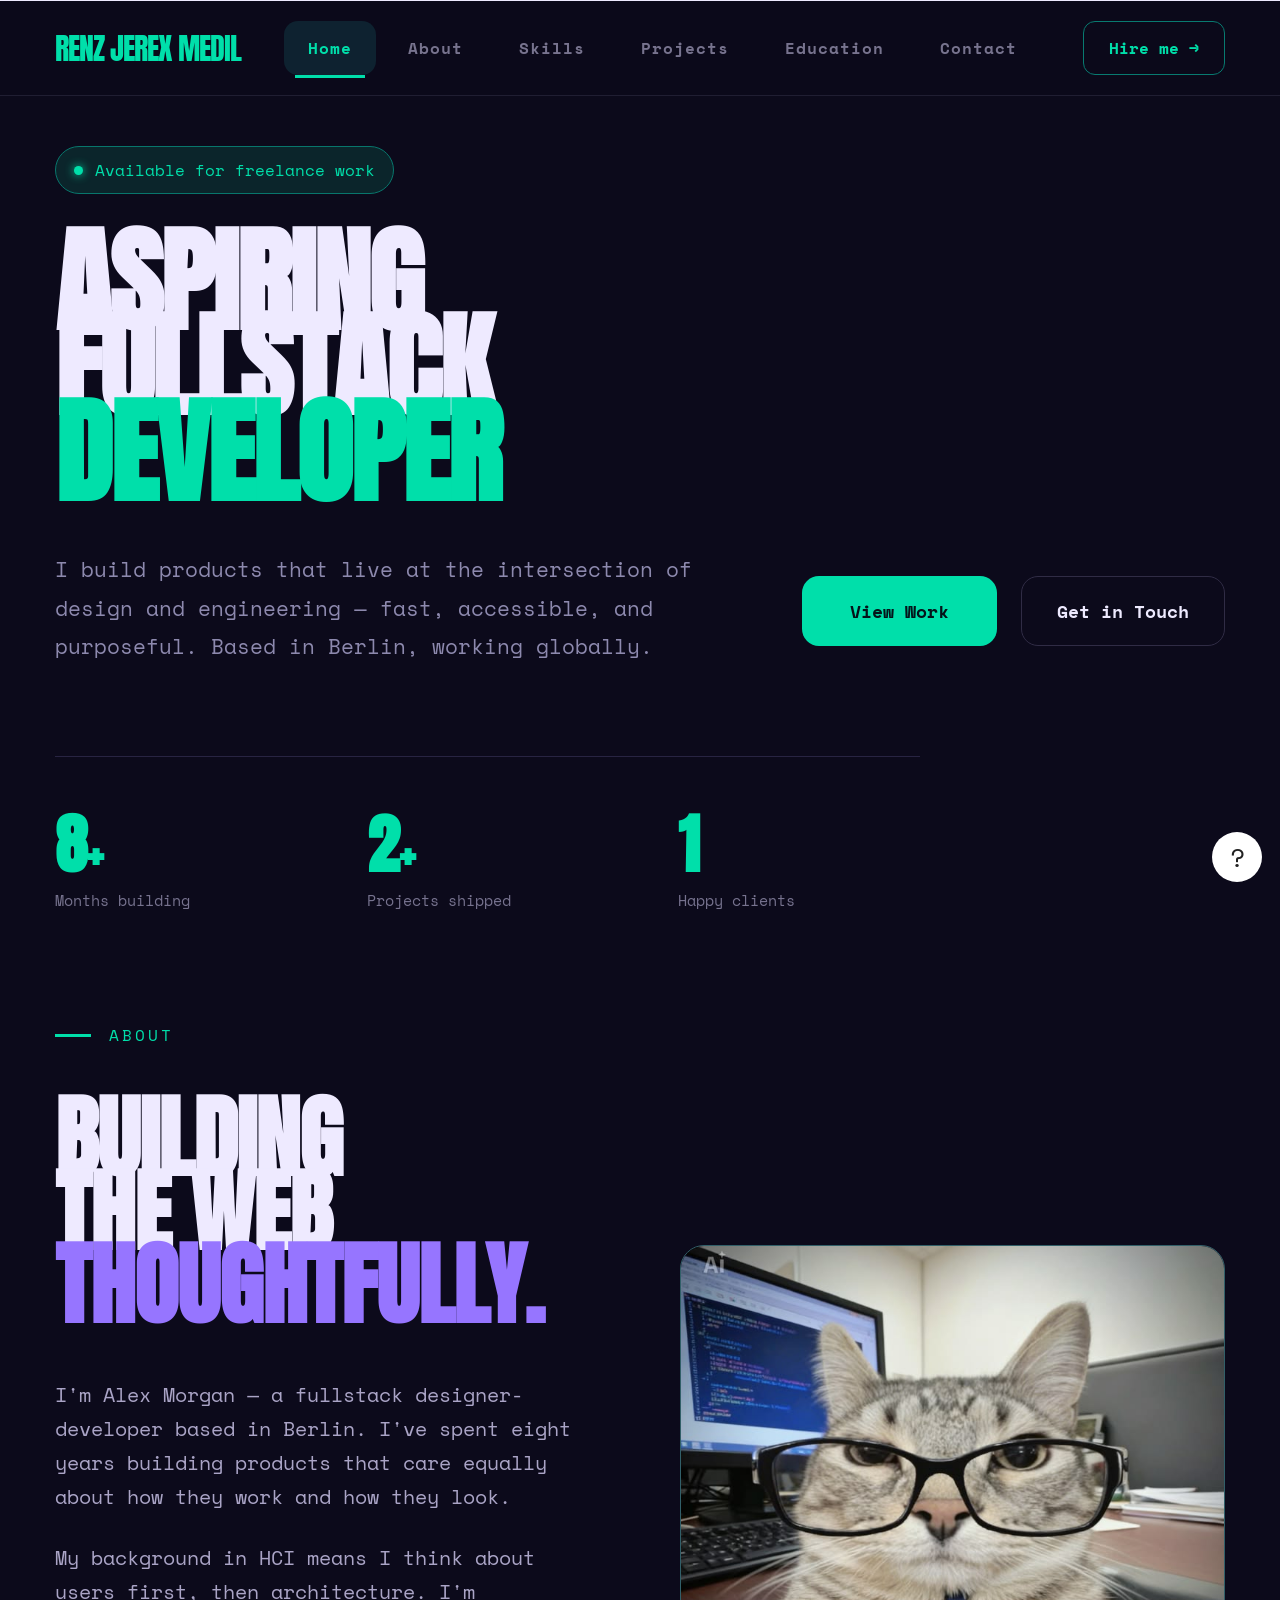
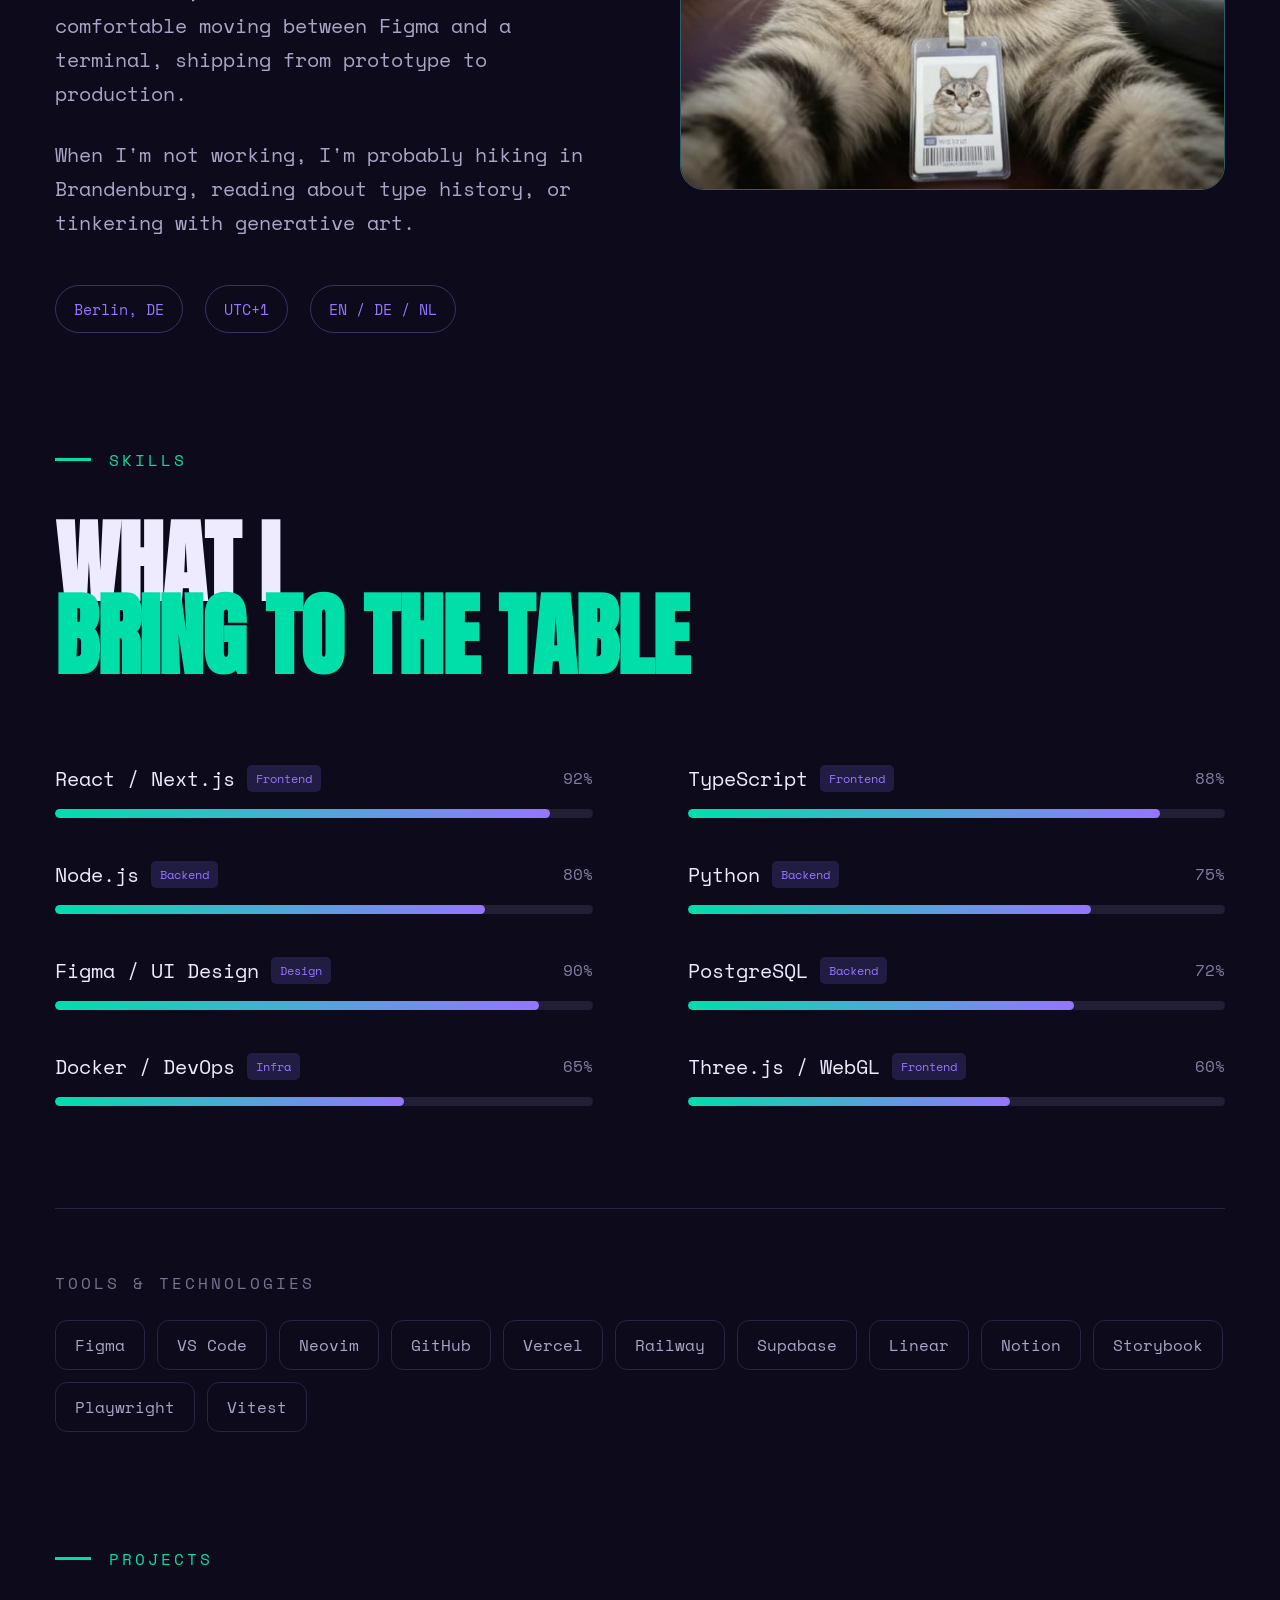
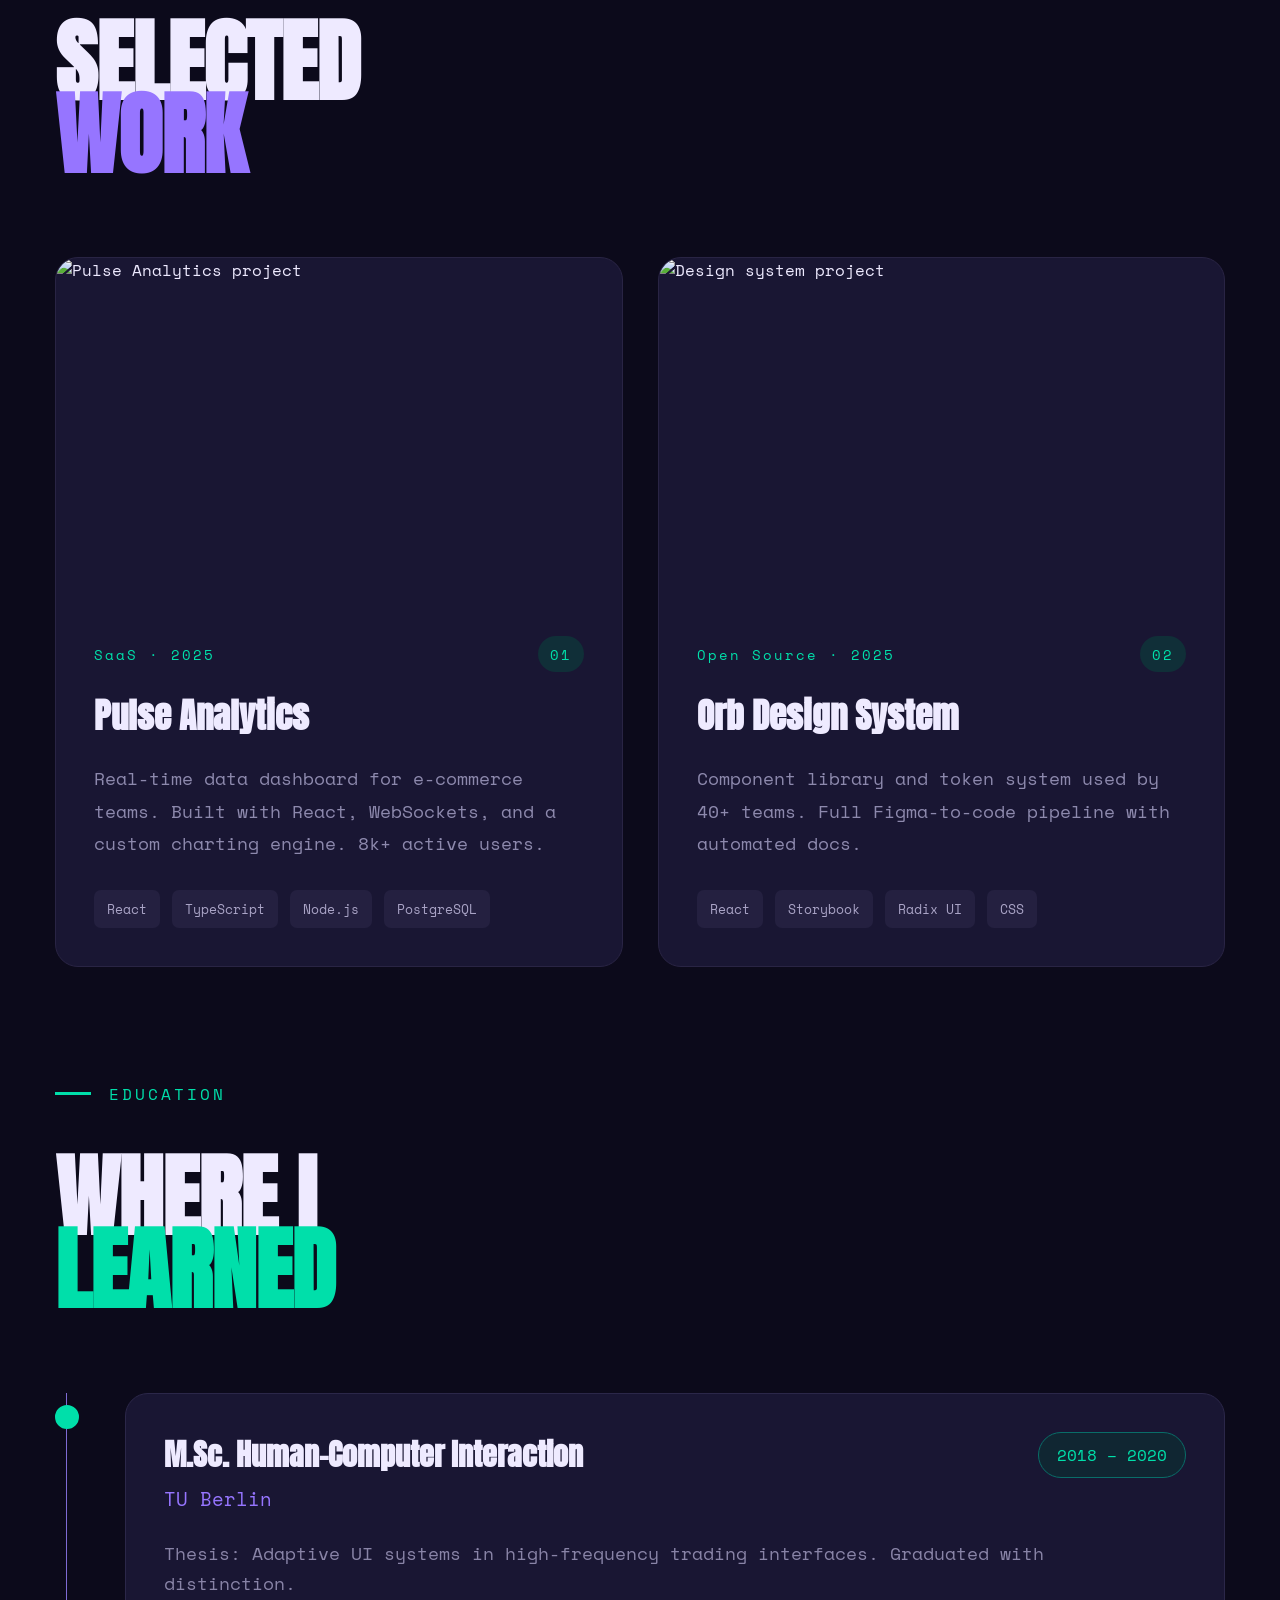
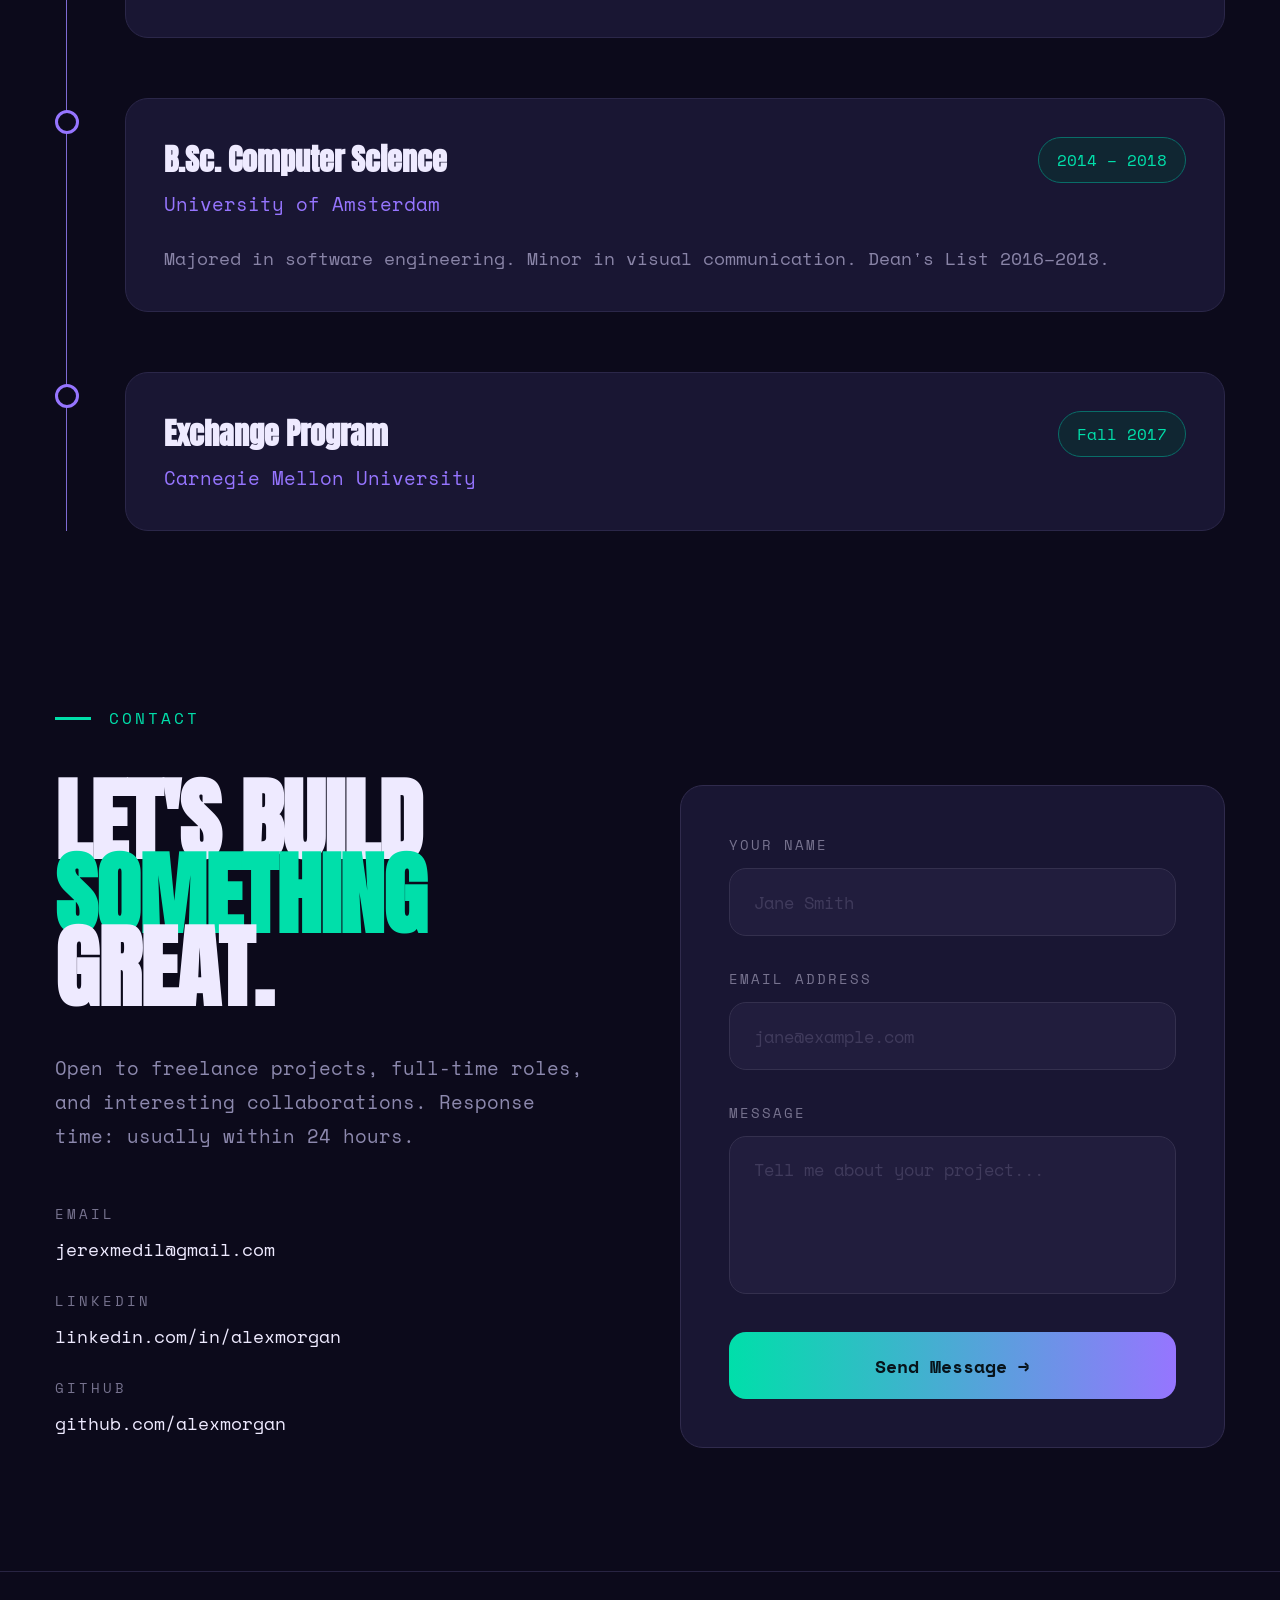
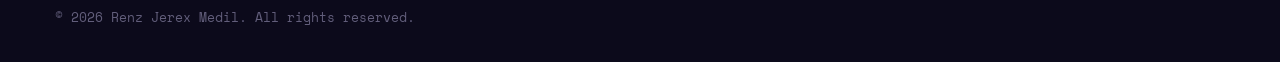
==== index.html @ 5b4ec7ce "profile" ====
<!DOCTYPE html>
<html lang="en">

<head>
    <meta charset="UTF-8">
    <meta name="viewport" content="width=device-width, initial-scale=1.0">

    <title>RJ Medil | Portfolio</title>

    <!-- Fonts -->
    <link rel="preconnect" href="https://fonts.googleapis.com">
    <link rel="preconnect" href="https://fonts.gstatic.com" crossorigin>

    <link
        href="https://fonts.googleapis.com/css2?family=Anton&family=Space+Mono:wght@400;700&display=swap"
        rel="stylesheet"
    >

    <link rel="stylesheet" href="style.css">
</head>

<body>

    <!-- =========================
         NAVBAR
    ========================== -->

    <header class="navbar">

        <a href="#home" class="logo">
            RENZ JEREX MEDIL
        </a>

        <nav class="nav-links" id="navLinks">

            <a href="#home" class="nav-link active">
                Home
            </a>

            <a href="#about" class="nav-link">
                About
            </a>

            <a href="#skills" class="nav-link">
                Skills
            </a>

            <a href="#projects" class="nav-link">
                Projects
            </a>

            <a href="#education" class="nav-link">
                Education
            </a>

            <a href="#contact" class="nav-link">
                Contact
            </a>

        </nav>

        <a href="#contact" class="hire-btn">
            Hire me →
        </a>

        <button class="menu-btn" id="menuBtn">
            ☰
        </button>

    </header>


    <!-- =========================
         HOME
    ========================== -->

    <section class="home section" id="home">

        <div class="available">
            <span></span>
            Available for freelance work
        </div>

        <div class="home-content">

            <div class="home-left">

                <h1 class="hero-title">

                    <span>ASPIRING</span>

                    <span>FULLSTACK</span>

                    <span class="hero-accent">
                         DEVELOPER
                    </span>

                </h1>

                <p class="hero-text">
                    I build products that live at the intersection of design
                    and engineering — fast, accessible, and purposeful.
                    Based in Berlin, working globally.
                </p>

            </div>


            <div class="home-buttons">

                <a href="#projects" class="button primary">
                    View Work
                </a>

                <a href="#contact" class="button secondary">
                    Get in Touch
                </a>

            </div>

        </div>


        <!-- Statistics -->

        <div class="statistics">

            <div class="stat">
                <h2>8<span>+</span></h2>
                <p>Months building</p>
            </div>

            <div class="stat">
                <h2>2<span>+</span></h2>
                <p>Projects shipped</p>
            </div>

            <div class="stat">
                <h2>1</h2>
                <p>Happy clients</p>
            </div>

        </div>

    </section>


    <!-- =========================
         ABOUT
    ========================== -->

    <section class="about section" id="about">

        <div class="section-header">

            <div class="section-label">
                <span></span>
                ABOUT
            </div>

        </div>


        <div class="about-container">

            <div class="about-text">

                <h2 class="section-title">

                    <span>BUILDING</span>

                    <span>THE WEB</span>

                    <span class="purple">
                        THOUGHTFULLY.
                    </span>

                </h2>


                <p>
                    I'm Alex Morgan — a fullstack designer-developer based
                    in Berlin. I've spent eight years building products that
                    care equally about how they work and how they look.
                </p>

                <p>
                    My background in HCI means I think about users first,
                    then architecture. I'm comfortable moving between Figma
                    and a terminal, shipping from prototype to production.
                </p>

                <p>
                    When I'm not working, I'm probably hiking in Brandenburg,
                    reading about type history, or tinkering with generative
                    art.
                </p>


                <div class="about-tags">

                    <span>Berlin, DE</span>
                    <span>UTC+1</span>
                    <span>EN / DE / NL</span>

                </div>

            </div>


            <div class="profile-wrapper">

                <img
                    src="images/pp.jpg"
                    alt="Profile photo"
                    class="profile-image"
                >

                <div class="profile-decoration"></div>

            </div>

        </div>

    </section>


    <!-- =========================
         SKILLS
    ========================== -->

    <section class="skills section" id="skills">

        <div class="section-label">
            <span></span>
            SKILLS
        </div>


        <h2 class="section-title">

            <span>WHAT I</span>

            <span class="green">
                BRING TO THE TABLE
            </span>

        </h2>


        <div class="skills-grid">


            <!-- LEFT -->

            <div class="skills-column">

                <div class="skill">

                    <div class="skill-info">

                        <div>
                            React / Next.js

                            <small>Frontend</small>
                        </div>

                        <span>92%</span>

                    </div>

                    <div class="skill-bar">
                        <div style="width: 92%"></div>
                    </div>

                </div>


                <div class="skill">

                    <div class="skill-info">

                        <div>
                            Node.js

                            <small>Backend</small>
                        </div>

                        <span>80%</span>

                    </div>

                    <div class="skill-bar">
                        <div style="width: 80%"></div>
                    </div>

                </div>


                <div class="skill">

                    <div class="skill-info">

                        <div>
                            Figma / UI Design

                            <small>Design</small>
                        </div>

                        <span>90%</span>

                    </div>

                    <div class="skill-bar">
                        <div style="width: 90%"></div>
                    </div>

                </div>


                <div class="skill">

                    <div class="skill-info">

                        <div>
                            Docker / DevOps

                            <small>Infra</small>
                        </div>

                        <span>65%</span>

                    </div>

                    <div class="skill-bar">
                        <div style="width: 65%"></div>
                    </div>

                </div>

            </div>


            <!-- RIGHT -->

            <div class="skills-column">

                <div class="skill">

                    <div class="skill-info">

                        <div>
                            TypeScript

                            <small>Frontend</small>
                        </div>

                        <span>88%</span>

                    </div>

                    <div class="skill-bar">
                        <div style="width: 88%"></div>
                    </div>

                </div>


                <div class="skill">

                    <div class="skill-info">

                        <div>
                            Python

                            <small>Backend</small>
                        </div>

                        <span>75%</span>

                    </div>

                    <div class="skill-bar">
                        <div style="width: 75%"></div>
                    </div>

                </div>


                <div class="skill">

                    <div class="skill-info">

                        <div>
                            PostgreSQL

                            <small>Backend</small>
                        </div>

                        <span>72%</span>

                    </div>

                    <div class="skill-bar">
                        <div style="width: 72%"></div>
                    </div>

                </div>


                <div class="skill">

                    <div class="skill-info">

                        <div>
                            Three.js / WebGL

                            <small>Frontend</small>
                        </div>

                        <span>60%</span>

                    </div>

                    <div class="skill-bar">
                        <div style="width: 60%"></div>
                    </div>

                </div>

            </div>

        </div>


        <!-- Tools -->

        <div class="tools">

            <p>TOOLS &amp; TECHNOLOGIES</p>

            <div class="tool-list">

                <span>Figma</span>
                <span>VS Code</span>
                <span>Neovim</span>
                <span>GitHub</span>
                <span>Vercel</span>
                <span>Railway</span>
                <span>Supabase</span>
                <span>Linear</span>
                <span>Notion</span>
                <span>Storybook</span>
                <span>Playwright</span>
                <span>Vitest</span>

            </div>

        </div>

    </section>


    <!-- =========================
         PROJECTS
    ========================== -->

    <section class="projects section" id="projects">

        <div class="section-label">
            <span></span>
            PROJECTS
        </div>


        <h2 class="section-title">

            <span>SELECTED</span>

            <span class="purple">
                WORK
            </span>

        </h2>


        <div class="project-grid">


            <!-- PROJECT 1 -->

            <article class="project-card">

                <div class="project-image">

                    <img
                        src="images/project1.jpg"
                        alt="Pulse Analytics project"
                    >

                </div>


                <div class="project-content">

                    <div class="project-meta">
                        SaaS · 2025

                        <span>01</span>
                    </div>

                    <h3>
                        Pulse Analytics
                    </h3>

                    <p>
                        Real-time data dashboard for e-commerce teams.
                        Built with React, WebSockets, and a custom charting
                        engine. 8k+ active users.
                    </p>


                    <div class="project-tags">

                        <span>React</span>
                        <span>TypeScript</span>
                        <span>Node.js</span>
                        <span>PostgreSQL</span>

                    </div>

                </div>

            </article>


            <!-- PROJECT 2 -->

            <article class="project-card">

                <div class="project-image">

                    <img
                        src="images/project2.jpg"
                        alt="Design system project"
                    >

                </div>


                <div class="project-content">

                    <div class="project-meta">
                        Open Source · 2025

                        <span>02</span>
                    </div>

                    <h3>
                        Orb Design System
                    </h3>

                    <p>
                        Component library and token system used by 40+
                        teams. Full Figma-to-code pipeline with automated
                        docs.
                    </p>


                    <div class="project-tags">

                        <span>React</span>
                        <span>Storybook</span>
                        <span>Radix UI</span>
                        <span>CSS</span>

                    </div>

                </div>

            </article>

        </div>

    </section>


    <!-- =========================
         EDUCATION
    ========================== -->

    <section class="education section" id="education">

        <div class="section-label">
            <span></span>
            EDUCATION
        </div>


        <h2 class="section-title">

            <span>WHERE I</span>

            <span class="green">
                LEARNED
            </span>

        </h2>


        <div class="timeline">


            <!-- ITEM 1 -->

            <div class="timeline-item">

                <div class="timeline-dot active-dot"></div>

                <div class="education-card">

                    <div class="education-top">

                        <div>

                            <h3>
                                M.Sc. Human-Computer Interaction
                            </h3>

                            <p class="school">
                                TU Berlin
                            </p>

                        </div>

                        <span class="date">
                            2018 – 2020
                        </span>

                    </div>

                    <p class="education-description">
                        Thesis: Adaptive UI systems in high-frequency
                        trading interfaces. Graduated with distinction.
                    </p>

                </div>

            </div>


            <!-- ITEM 2 -->

            <div class="timeline-item">

                <div class="timeline-dot"></div>

                <div class="education-card">

                    <div class="education-top">

                        <div>

                            <h3>
                                B.Sc. Computer Science
                            </h3>

                            <p class="school">
                                University of Amsterdam
                            </p>

                        </div>

                        <span class="date">
                            2014 – 2018
                        </span>

                    </div>

                    <p class="education-description">
                        Majored in software engineering. Minor in visual
                        communication. Dean's List 2016–2018.
                    </p>

                </div>

            </div>


            <!-- ITEM 3 -->

            <div class="timeline-item">

                <div class="timeline-dot"></div>

                <div class="education-card">

                    <div class="education-top">

                        <div>

                            <h3>
                                Exchange Program
                            </h3>

                            <p class="school">
                                Carnegie Mellon University
                            </p>

                        </div>

                        <span class="date">
                            Fall 2017
                        </span>

                    </div>

                </div>

            </div>

        </div>

    </section>


    <!-- =========================
         CONTACT
    ========================== -->

    <section class="contact section" id="contact">

        <div class="section-label">
            <span></span>
            CONTACT
        </div>


        <div class="contact-container">


            <!-- LEFT -->

            <div class="contact-info">

                <h2 class="section-title">

                    <span>LET'S BUILD</span>

                    <span class="green">
                        SOMETHING
                    </span>

                    <span>
                        GREAT.
                    </span>

                </h2>


                <p>
                    Open to freelance projects, full-time roles, and
                    interesting collaborations. Response time: usually
                    within 24 hours.
                </p>


                <div class="contact-details">

                    <div>

                        <span>EMAIL</span>

                        <a href="mailto:jerexmedil@gmail.com">
                            jerexmedil@gmail.com
                        </a>

                    </div>


                    <div>

                        <span>LINKEDIN</span>

                        <a href="#">
                            linkedin.com/in/alexmorgan
                        </a>

                    </div>


                    <div>

                        <span>GITHUB</span>

                        <a href="#">
                            github.com/alexmorgan
                        </a>

                    </div>

                </div>

            </div>


            <!-- FORM -->

            <form class="contact-form" id="contactForm">

                <label for="name">
                    YOUR NAME
                </label>

                <input
                    type="text"
                    id="name"
                    placeholder="Jane Smith"
                    required
                >


                <label for="email">
                    EMAIL ADDRESS
                </label>

                <input
                    type="email"
                    id="email"
                    placeholder="jane@example.com"
                    required
                >


                <label for="message">
                    MESSAGE
                </label>

                <textarea
                    id="message"
                    placeholder="Tell me about your project..."
                    required
                ></textarea>


                <button type="submit">
                    Send Message →
                </button>

            </form>

        </div>

    </section>


    <!-- =========================
         FOOTER
    ========================== -->

    <footer>

        <p>
            © 2026 Renz Jerex Medil. All rights reserved.
        </p>

    </footer>


    <!-- HELP BxUTTON -->

    <button class="help-btn" id="helpBtn">
        ?
    </button>


    <script src="script.js"></script>

</body>

</html>
---- style.css ----
/* =====================================================
   RESET
===================================================== */

* {
    margin: 0;
    padding: 0;
    box-sizing: border-box;
}

html {
    scroll-behavior: smooth;
}

body {
    background: #0c0a1b;
    color: #eeeaff;

    font-family: "Space Mono", monospace;

    overflow-x: hidden;
}

a {
    color: inherit;
    text-decoration: none;
}

button,
input,
textarea {
    font-family: inherit;
}


/* =====================================================
   VARIABLES
===================================================== */

:root {

    --bg: #0c0a1b;

    --card: #191632;

    --card-light: #1d193b;

    --green: #00dfaa;

    --purple: #9675ff;

    --white: #eeeaff;

    --text: #8d89ae;

    --border: #282442;

}


/* =====================================================
   NAVBAR
===================================================== */

.navbar {

    height: 96px;

    padding: 0 4.3%;

    display: flex;

    align-items: center;

    justify-content: space-between;

    position: sticky;

    top: 0;

    z-index: 1000;

    background: rgba(12, 10, 27, 0.96);

    backdrop-filter: blur(15px);

    border-top: 1px solid #eeeaff;

    border-bottom: 1px solid #201e32;

}


/* Logo */

.logo {

    font-family: "Anton", sans-serif;

    color: var(--green);

    font-size: 30px;

    letter-spacing: -1px;

}


/* Navigation */

.nav-links {

    display: flex;

    align-items: center;

    gap: 8px;

}


.nav-link {

    position: relative;

    padding: 15px 24px;

    color: #77738e;

    font-size: 16px;

    font-weight: 700;

    letter-spacing: 1px;

    border-radius: 14px;

    transition: 0.25s ease;

}


.nav-link:hover {

    color: var(--green);

}


.nav-link.active {

    color: var(--green);

    background: #0e2230;

}


.nav-link.active::after {

    content: "";

    position: absolute;

    height: 3px;

    width: 70px;

    background: var(--green);

    bottom: -3px;

    left: 50%;

    transform: translateX(-50%);

}


/* Hire button */

.hire-btn {

    padding: 14px 25px;

    border: 1px solid #087a70;

    border-radius: 12px;

    color: var(--green);

    font-weight: 700;

    transition: 0.25s;

}


.hire-btn:hover {

    background: var(--green);

    color: #06131a;

}


/* Mobile button */

.menu-btn {

    display: none;

    background: none;

    border: none;

    color: white;

    font-size: 28px;

    cursor: pointer;

}


/* =====================================================
   GENERAL SECTION
===================================================== */

.section {

    padding: 32px 4.3% 80px;

    min-height: 100vh;

}


/* =====================================================
   SECTION LABEL
===================================================== */

.section-label {

    display: flex;

    align-items: center;

    gap: 18px;

    color: var(--green);

    font-size: 16px;

    letter-spacing: 3px;

    margin-bottom: 55px;

}


.section-label span {

    width: 36px;

    height: 3px;

    background: var(--green);

}


/* =====================================================
   HOME
===================================================== */

.home {

    min-height: calc(100vh - 96px);

    padding-top: 50px;

}


/* Availability */

.available {

    display: inline-flex;

    align-items: center;

    gap: 12px;

    padding: 11px 18px;

    border: 1px solid #08766c;

    background: #0b252b;

    color: var(--green);

    border-radius: 30px;

    font-size: 16px;

    margin-bottom: 45px;

}


.available span {

    width: 9px;

    height: 9px;

    background: var(--green);

    border-radius: 50%;

    box-shadow: 0 0 10px var(--green);

}


/* Home content */

.home-content {

    display: flex;

    justify-content: space-between;

    align-items: flex-end;

}


.home-left {

    max-width: 730px;

}


/* Hero title */

.hero-title {

    font-family: "Anton", sans-serif;

    font-size: clamp(85px, 9vw, 135px);

    line-height: 0.74;

    letter-spacing: -2px;

    margin-bottom: 55px;

}


.hero-title span {

    display: block;

}


.hero-title span:nth-child(1),
.hero-title span:nth-child(2) {

    color: var(--white);
    
}


.hero-accent {

    color: var(--green);

}


.hero-accent b {

    color: var(--purple);

}


/* Hero text */

.hero-text {

    color: var(--text);

    font-size: 21px;

    line-height: 1.85;

    max-width: 680px;

}


/* Buttons */

.home-buttons {

    display: flex;

    gap: 24px;

    margin-bottom: 20px;

}


.button {

    min-width: 195px;

    padding: 21px 35px;

    display: flex;

    justify-content: center;

    align-items: center;

    border-radius: 17px;

    font-size: 18px;

    font-weight: 700;

    transition: 0.3s;

}


.button.primary {

    background: var(--green);

    color: #04141a;

}


.button.primary:hover {

    transform: translateY(-4px);

    box-shadow: 0 12px 30px rgba(0, 223, 170, 0.2);

}


.button.secondary {

    border: 1px solid #302c45;

    color: var(--white);

}


.button.secondary:hover {

    border-color: var(--green);

    color: var(--green);

}


/* Statistics */

.statistics {

    max-width: 865px;

    margin-top: 90px;

    padding-top: 55px;

    border-top: 1px solid var(--border);

    display: grid;

    grid-template-columns: repeat(3, 1fr);

    gap: 70px;

}


.stat h2 {

    font-family: "Anton", sans-serif;

    color: var(--green);

    font-size: 65px;

    line-height: 1;

}


.stat h2 span {

    font-size: 0.7em;

}


.stat p {

    color: #77738f;

    margin-top: 12px;

    font-size: 15px;

}


/* =====================================================
   ABOUT
===================================================== */

.about-container {

    display: grid;

    grid-template-columns: 1fr 1fr;

    gap: 80px;

    align-items: center;

}


.section-title {

    font-family: "Anton", sans-serif;

    font-size: clamp(65px, 7vw, 100px);

    line-height: 0.82;

    letter-spacing: -1px;

    margin-bottom: 55px;

}


.section-title span {

    display: block;

}


.green {

    color: var(--green);

}


.purple {

    color: var(--purple);

}


.about-text > p {

    max-width: 590px;

    color: #aaa4c6;

    font-size: 20px;

    line-height: 1.7;

    margin-bottom: 27px;

}


/* About tags */

.about-tags {

    display: flex;

    flex-wrap: wrap;

    gap: 22px;

    margin-top: 45px;

}


.about-tags span {

    padding: 12px 18px;

    color: var(--purple);

    border: 1px solid #39315f;

    border-radius: 25px;

    font-size: 15px;

}


/* Profile */

.profile-wrapper {

    position: relative;

    width: 100%;

    max-width: 560px;

    justify-self: end;

}


.profile-image {

    display: block;

    width: 100%;

    aspect-ratio: 1 / 1;

    object-fit: cover;

    border-radius: 24px;

    border: 1px solid #315f68;

    position: relative;

    z-index: 2;

}


/* =====================================================
   SKILLS
===================================================== */

.skills {

    padding-top: 35px;

}


.skills > .section-title {

    margin-bottom: 90px;

}


.skills-grid {

    display: grid;

    grid-template-columns: 1fr 1fr;

    gap: 95px;

}


.skill {

    margin-bottom: 42px;

}


.skill-info {

    display: flex;

    justify-content: space-between;

    align-items: center;

    color: var(--white);

    font-size: 20px;

    margin-bottom: 16px;

}


.skill-info > div {

    display: flex;

    align-items: center;

    gap: 12px;

}


.skill-info small {

    padding: 5px 9px;

    border-radius: 5px;

    background: #211c42;

    color: var(--purple);

    font-size: 12px;

}


.skill-info > span {

    color: #817ca2;

    font-size: 16px;

}


.skill-bar {

    width: 100%;

    height: 9px;

    border-radius: 10px;

    background: #211e35;

    overflow: hidden;

}


.skill-bar div {

    height: 100%;

    border-radius: 10px;

    background: linear-gradient(
        90deg,
        #00dfaa,
        #9675ff
    );

}


/* Tools */

.tools {

    border-top: 1px solid var(--border);

    margin-top: 60px;

    padding-top: 62px;

}


.tools > p {

    color: #77738f;

    letter-spacing: 3px;

    margin-bottom: 25px;

}


.tool-list {

    display: flex;

    flex-wrap: wrap;

    gap: 12px;

}


.tool-list span {

    padding: 12px 19px;

    border: 1px solid var(--border);

    border-radius: 12px;

    color: #aaa4c6;

    transition: 0.25s;

}


.tool-list span:hover {

    border-color: var(--green);

    color: var(--green);

}


/* =====================================================
   PROJECTS
===================================================== */

.projects {

    padding-top: 35px;

}


.projects > .section-title {

    margin-bottom: 85px;

}


.project-grid {

    display: grid;

    grid-template-columns: 1fr 1fr;

    gap: 35px;

}


.project-card {

    background: #191633;

    border: 1px solid #292444;

    border-radius: 23px;

    overflow: hidden;

    transition: 0.3s;

}


.project-card:hover {

    transform: translateY(-8px);

    border-color: #3d3568;

}


.project-image {

    width: 100%;

    height: 340px;

    overflow: hidden;

}


.project-image img {

    width: 100%;

    height: 100%;

    object-fit: cover;

    transition: 0.5s;

}


.project-card:hover .project-image img {

    transform: scale(1.05);

}


.project-content {

    padding: 38px;

}


.project-meta {

    display: flex;

    justify-content: space-between;

    align-items: center;

    color: var(--green);

    letter-spacing: 2px;

    font-size: 14px;

}


.project-meta span {

    width: 46px;

    height: 36px;

    display: flex;

    justify-content: center;

    align-items: center;

    border-radius: 20px;

    background: #102f38;

}


.project-content h3 {

    font-family: "Anton", sans-serif;

    font-size: 35px;

    margin: 17px 0 20px;

}


.project-content p {

    color: #8d89ad;

    font-size: 18px;

    line-height: 1.8;

}


.project-tags {

    display: flex;

    flex-wrap: wrap;

    gap: 12px;

    margin-top: 30px;

}


.project-tags span {

    padding: 9px 13px;

    background: #242040;

    border-radius: 7px;

    color: #aaa4c6;

    font-size: 13px;

}


/* =====================================================
   EDUCATION
===================================================== */

.education {

    padding-top: 35px;

}


.education > .section-title {

    margin-bottom: 85px;

}


.timeline {

    position: relative;

    padding-left: 70px;

}


.timeline::before {

    content: "";

    position: absolute;

    left: 11px;

    top: 0;

    bottom: 0;

    width: 1px;

    background: #7f6bd4;

}


.timeline-item {

    position: relative;

    margin-bottom: 60px;

}


.timeline-dot {

    position: absolute;

    left: -70px;

    top: 12px;

    width: 24px;

    height: 24px;

    border: 3px solid var(--purple);

    border-radius: 50%;

    background: var(--bg);

}


.active-dot {

    width: 24px;

    height: 24px;

    background: var(--green);

    border-color: var(--green);

}


.education-card {

    padding: 38px;

    border: 1px solid #2b2749;

    background: #191633;

    border-radius: 23px;

}


.education-top {

    display: flex;

    justify-content: space-between;

    align-items: flex-start;

    gap: 30px;

}


.education-card h3 {

    font-family: "Anton", sans-serif;

    font-size: 30px;

}


.school {

    color: var(--purple);

    font-size: 19px;

    margin-top: 8px;

}


.date {

    padding: 10px 18px;

    white-space: nowrap;

    color: var(--green);

    border: 1px solid #096d68;

    border-radius: 25px;

    background: #102632;

}


.education-description {

    margin-top: 25px;

    color: #8984a7;

    font-size: 18px;

    line-height: 1.7;

}


/* =====================================================
   CONTACT
===================================================== */

.contact {

    padding-top: 35px;

}


.contact-container {

    display: grid;

    grid-template-columns: 1fr 1fr;

    gap: 80px;

    align-items: start;

}


.contact-info .section-title {

    margin-bottom: 45px;

}


.contact-info > p {

    max-width: 620px;

    color: #8d89ae;

    font-size: 19px;

    line-height: 1.8;

}


.contact-details {

    margin-top: 50px;

}


.contact-details > div {

    margin-bottom: 28px;

}


.contact-details span {

    display: block;

    color: #77738f;

    font-size: 14px;

    letter-spacing: 3px;

    margin-bottom: 12px;

}


.contact-details a {

    color: var(--white);

    font-size: 18px;

}


.contact-details a:hover {

    color: var(--green);

}


/* Contact form */

.contact-form {

    padding: 48px;

    background: #191633;

    border: 1px solid #302b4d;

    border-radius: 23px;

}


.contact-form label {

    display: block;

    color: #77738f;

    font-size: 14px;

    letter-spacing: 2px;

    margin-bottom: 13px;

}


.contact-form input,
.contact-form textarea {

    width: 100%;

    background: #211d3d;

    border: 1px solid #34304e;

    border-radius: 17px;

    outline: none;

    color: var(--white);

    font-size: 17px;

    padding: 20px 24px;

    margin-bottom: 32px;

    transition: 0.25s;

}


.contact-form input {

    height: 68px;

}


.contact-form textarea {

    height: 158px;

    resize: none;

}


.contact-form input:focus,
.contact-form textarea:focus {

    border-color: var(--green);

}


.contact-form input::placeholder,
.contact-form textarea::placeholder {

    color: #403b5c;

}


.contact-form button {

    width: 100%;

    height: 67px;

    border: none;

    border-radius: 17px;

    background: linear-gradient(
        90deg,
        #00dfaa,
        #9675ff
    );

    color: #07131a;

    font-size: 18px;

    font-weight: 700;

    cursor: pointer;

    transition: 0.3s;

}


.contact-form button:hover {

    transform: translateY(-3px);

    box-shadow: 0 12px 30px rgba(0, 223, 170, 0.15);

}


/* =====================================================
   FOOTER
===================================================== */

footer {

    padding: 35px 4.3%;

    border-top: 1px solid var(--border);

    color: #625e7b;

    font-size: 13px;

}


/* =====================================================
   HELP BUTTON
===================================================== */

.help-btn {

    position: fixed;

    right: 18px;

    bottom: 18px;

    width: 50px;

    height: 50px;

    border: none;

    border-radius: 50%;

    background: white;

    color: #222;

    font-size: 25px;

    cursor: pointer;

    z-index: 2000;

    transition: 0.3s;

}


.help-btn:hover {

    transform: scale(1.1) rotate(10deg);

}


/* =====================================================
   TABLET
===================================================== */

@media (max-width: 1100px) {

    .nav-link {

        padding: 14px 12px;

        font-size: 13px;

    }


    .hire-btn {

        padding: 12px 17px;

    }


    .home-content {

        flex-direction: column;

        align-items: flex-start;

        gap: 40px;

    }


    .home-buttons {

        margin-bottom: 0;

    }

}


/* =====================================================
   MOBILE
===================================================== */

@media (max-width: 850px) {

    .navbar {

        height: 80px;

        padding: 0 25px;

    }


    .logo {

        font-size: 25px;

    }


    .hire-btn {

        display: none;

    }


    .menu-btn {

        display: block;

    }


    .nav-links {

        display: none;

        position: absolute;

        top: 80px;

        left: 0;

        width: 100%;

        padding: 15px 25px 25px;

        flex-direction: column;

        background: #0c0a1b;

        border-bottom: 1px solid var(--border);

    }


    .nav-links.show {

        display: flex;

    }


    .nav-link {

        width: 100%;

        text-align: center;

    }


    .section {

        padding-left: 25px;

        padding-right: 25px;

    }


    .hero-title {

        font-size: clamp(65px, 15vw, 100px);

    }


    .hero-text {

        font-size: 16px;

    }


    .home-buttons {

        flex-direction: column;

        width: 100%;

    }


    .button {

        width: 100%;

    }


    .statistics {

        max-width: none;

        grid-template-columns: 1fr;

        gap: 35px;

    }


    .about-container {

        grid-template-columns: 1fr;

    }


    .profile-wrapper {

        justify-self: start;

    }


    .skills-grid {

        grid-template-columns: 1fr;

        gap: 0;

    }


    .project-grid {

        grid-template-columns: 1fr;

    }


    .contact-container {

        grid-template-columns: 1fr;

    }


    .education-top {

        flex-direction: column;

    }


    .timeline {

        padding-left: 45px;

    }


    .timeline-dot {

        left: -45px;

    }


    .timeline::before {

        left: 0;

    }

}


/* =====================================================
   SMALL PHONES
===================================================== */

@media (max-width: 500px) {

    .section-label {

        margin-bottom: 40px;

    }


    .hero-title {

        font-size: 65px;

    }


    .section-title {

        font-size: 62px;

    }


    .available {

        font-size: 12px;

    }


    .stat h2 {

        font-size: 55px;

    }


    .about-text > p {

        font-size: 16px;

    }


    .skill-info {

        font-size: 16px;

    }


    .skill-info small {

        font-size: 10px;

    }


    .contact-form {

        padding: 25px;

    }


    .education-card {

        padding: 25px;

    }


    .education-card h3 {

        font-size: 24px;

    }

}
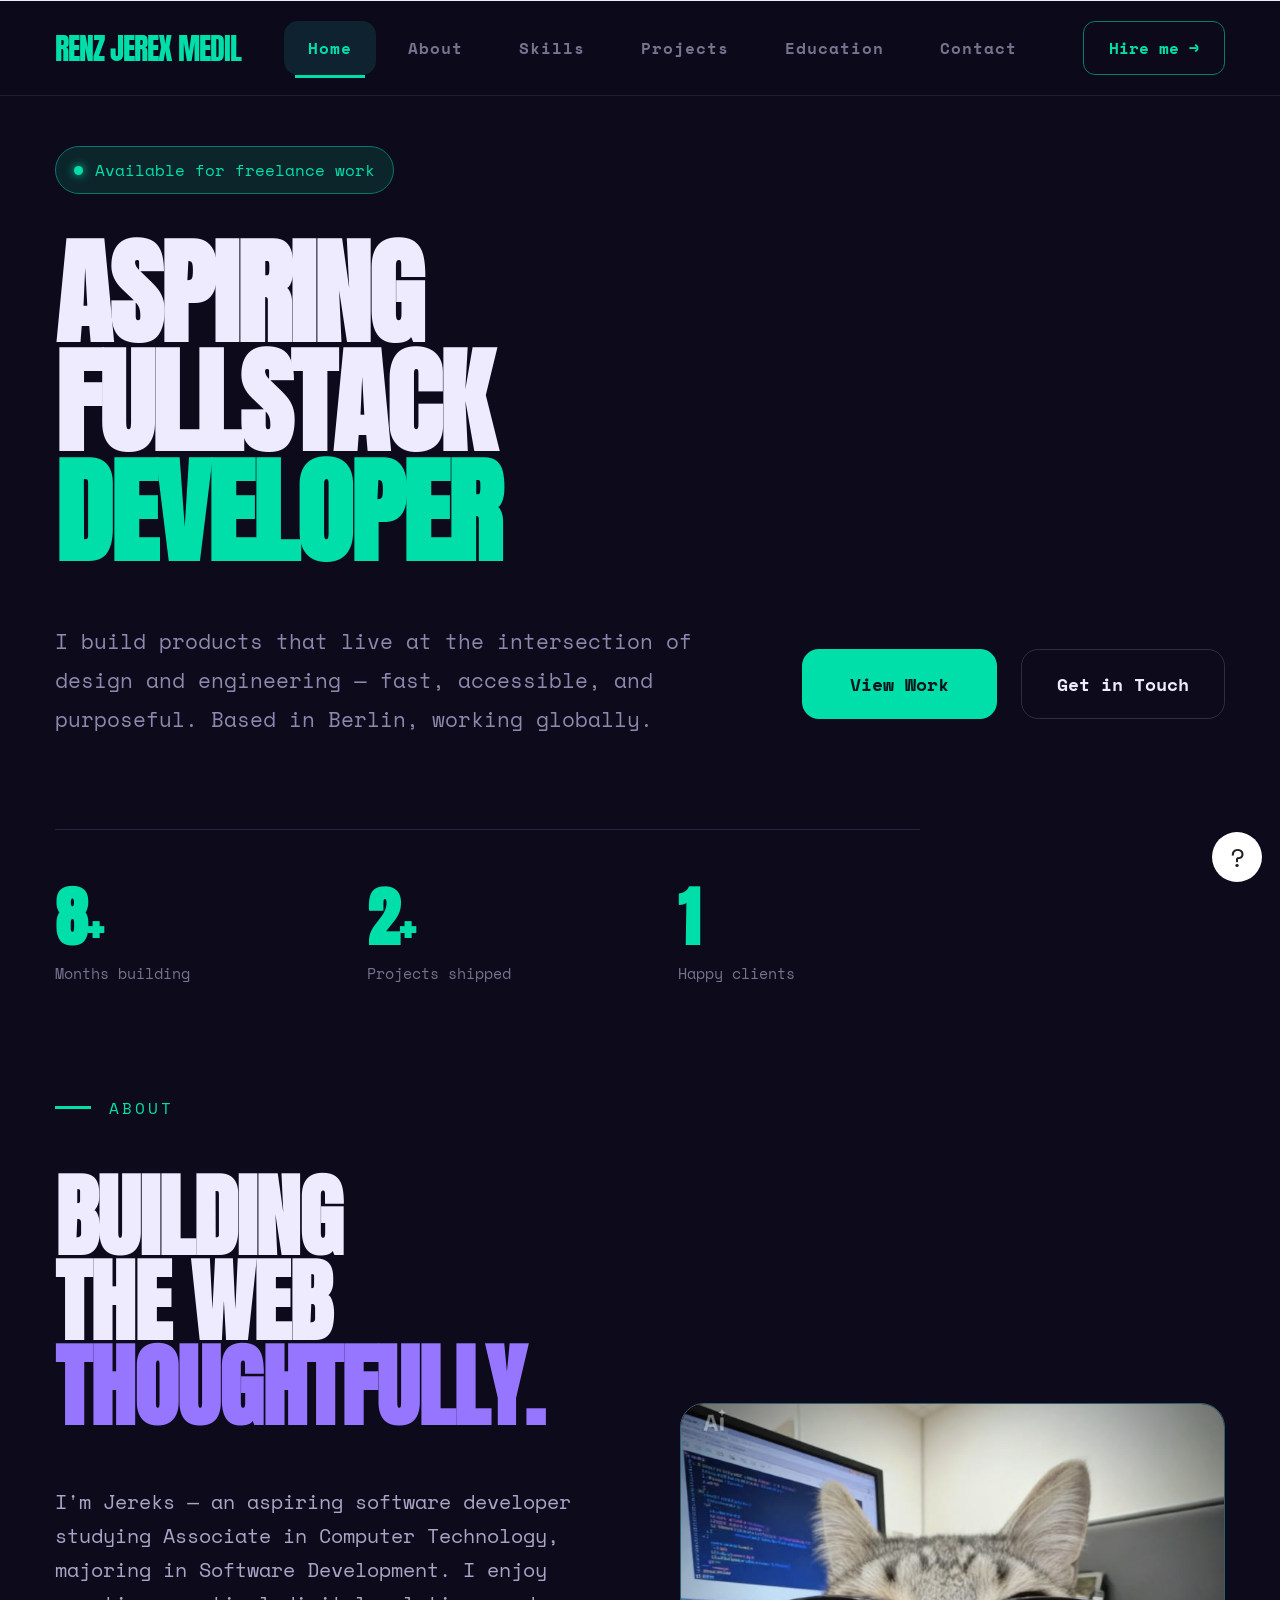
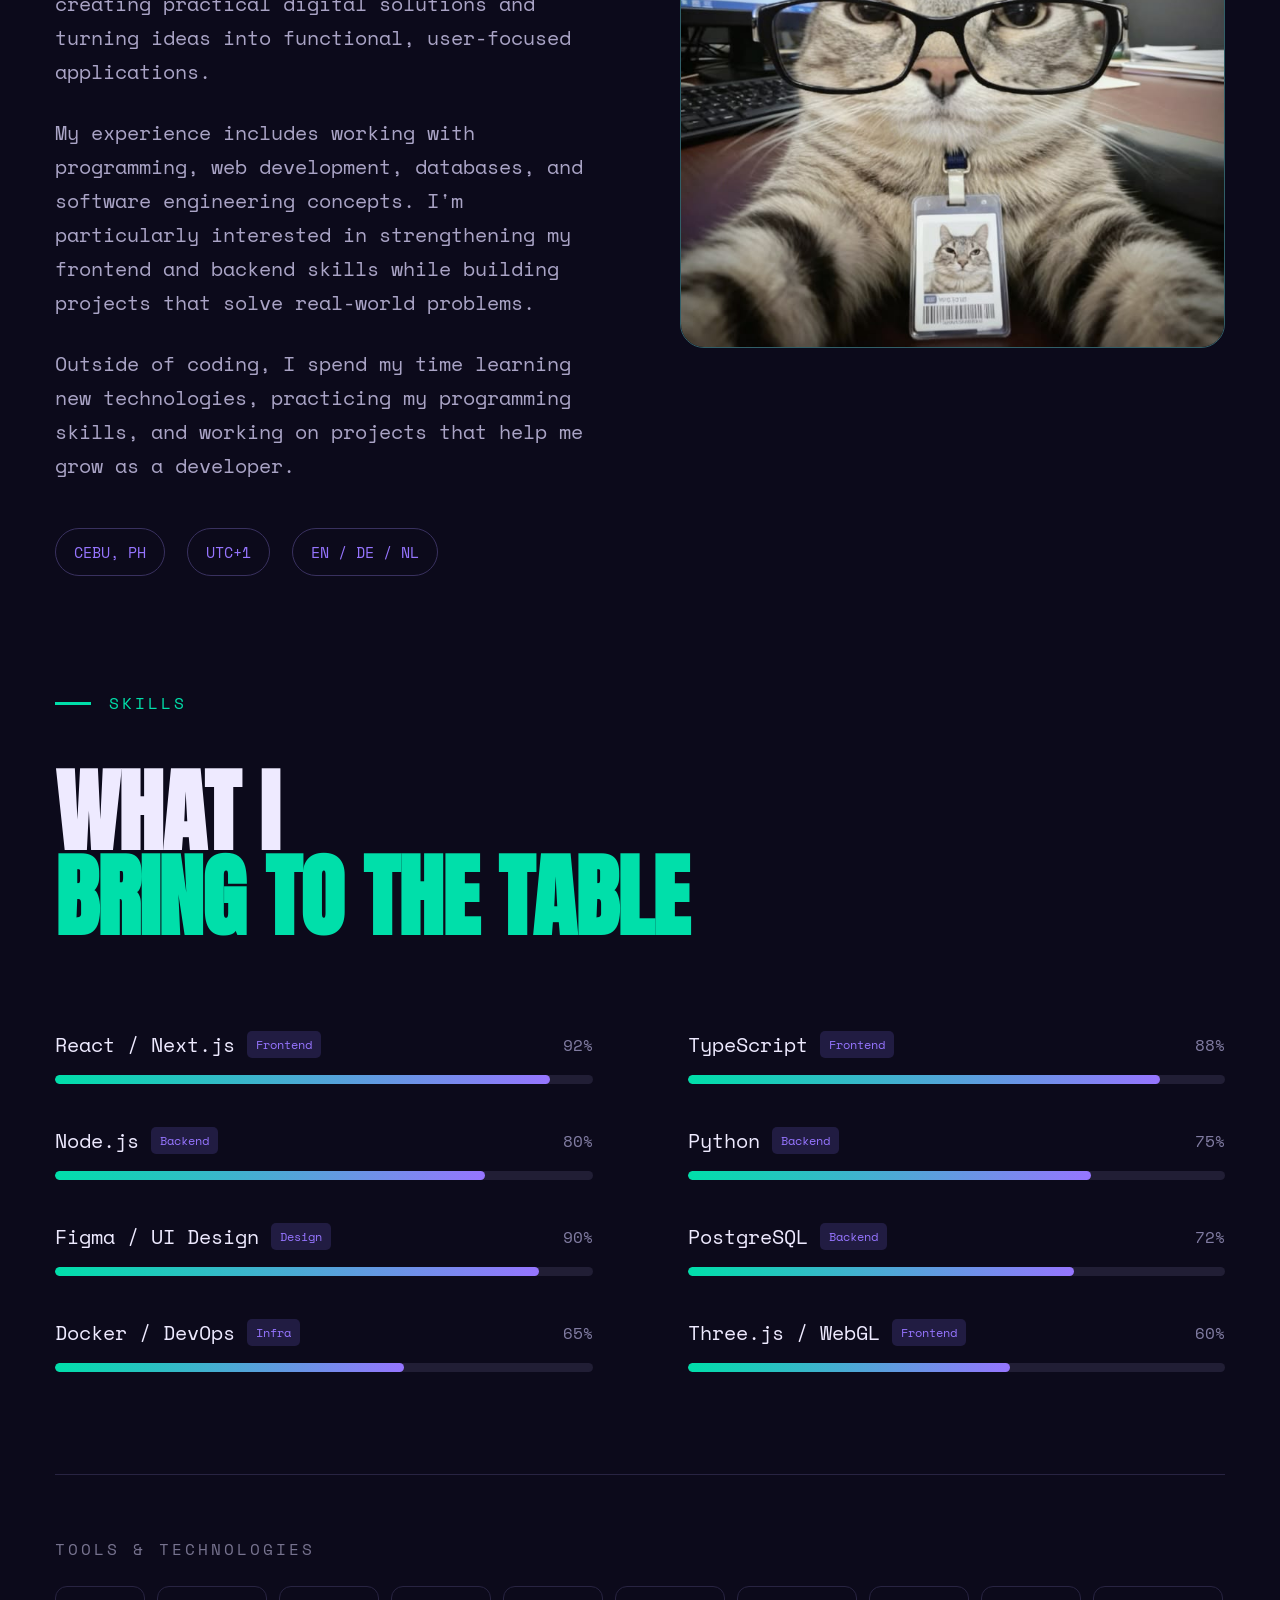
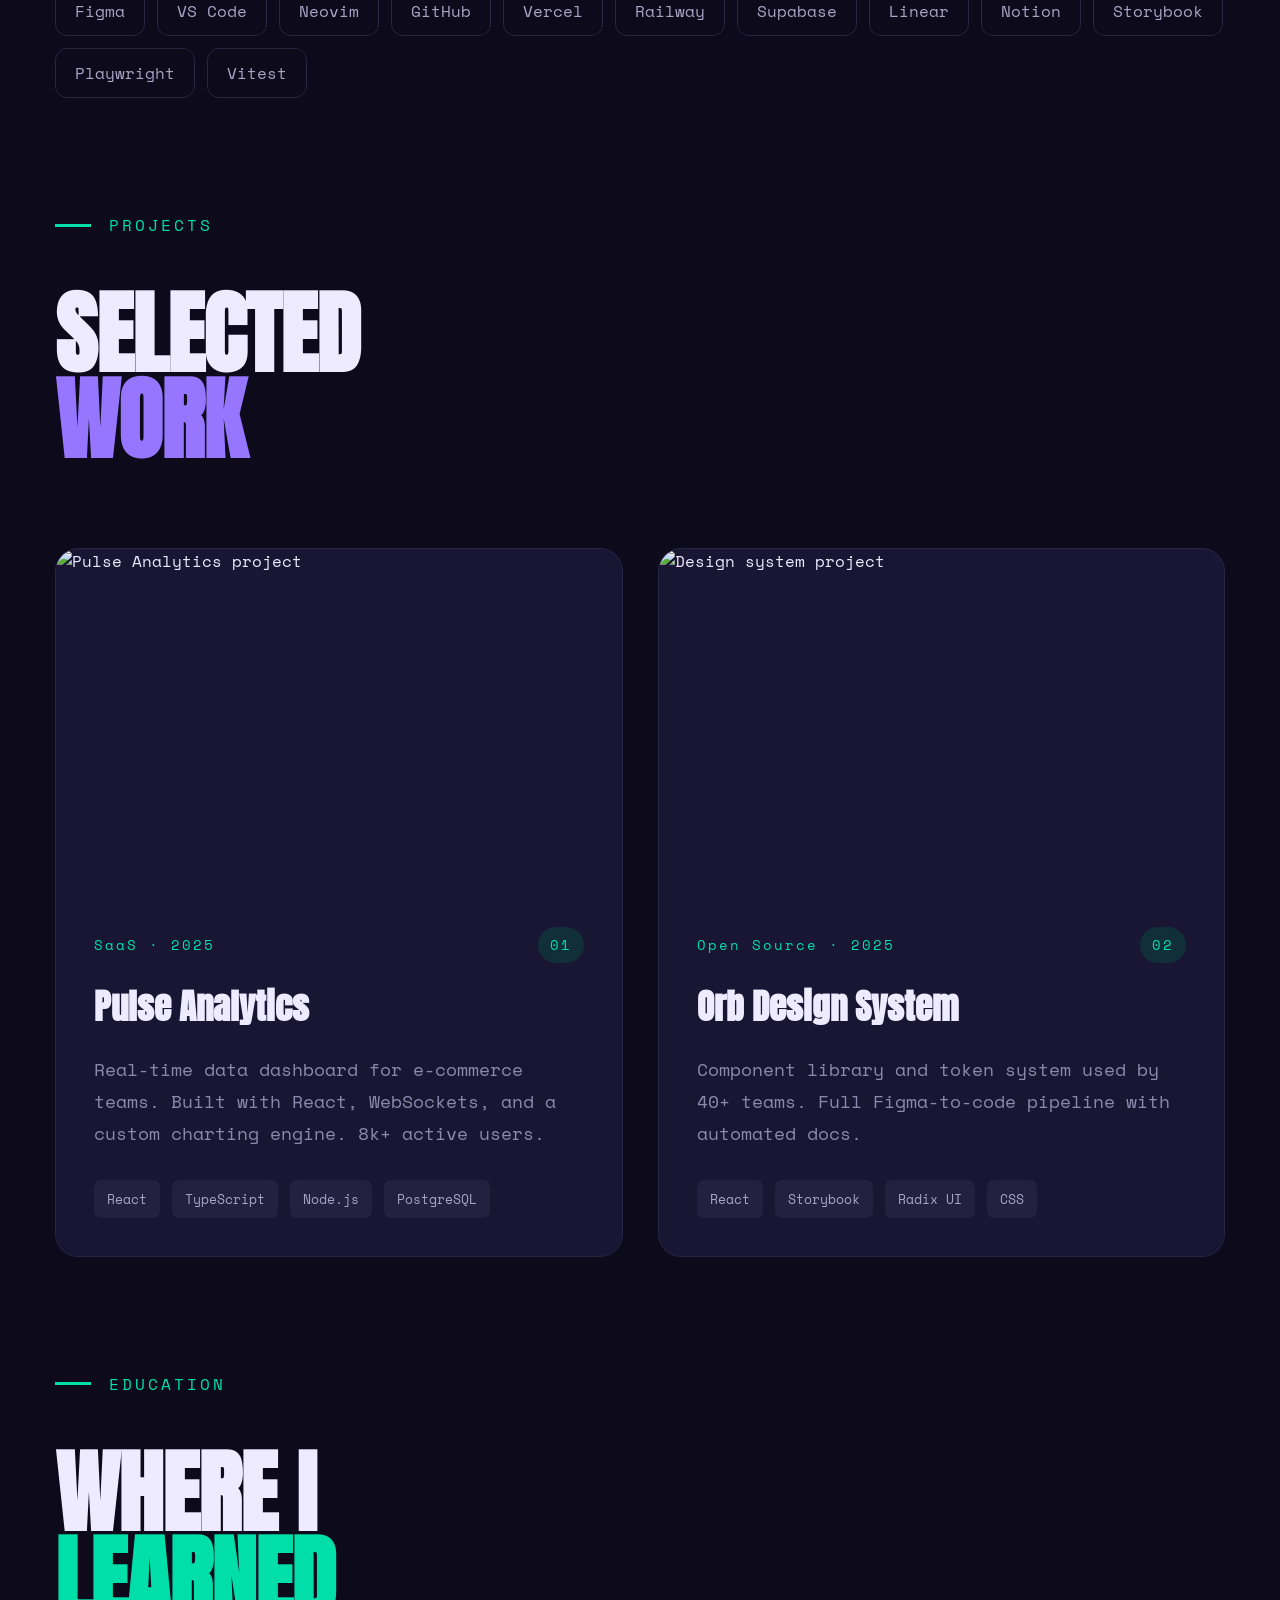
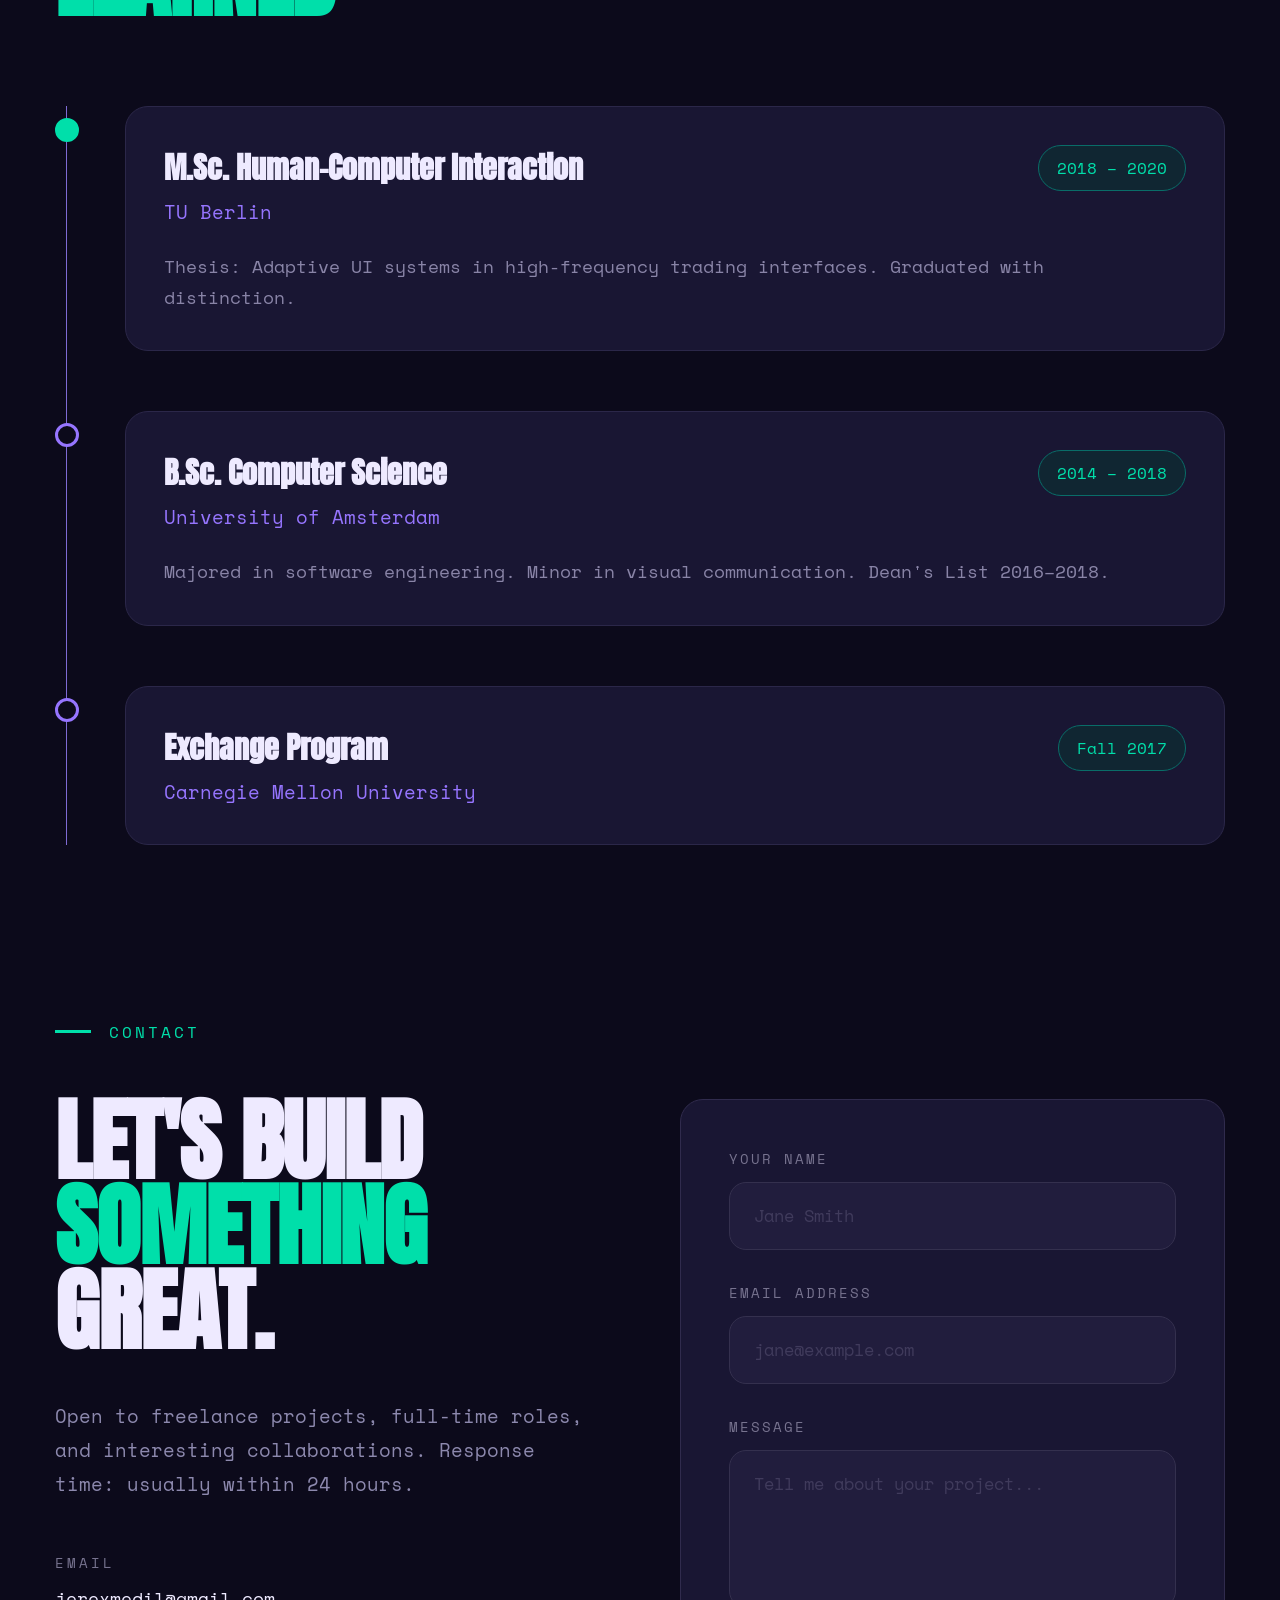
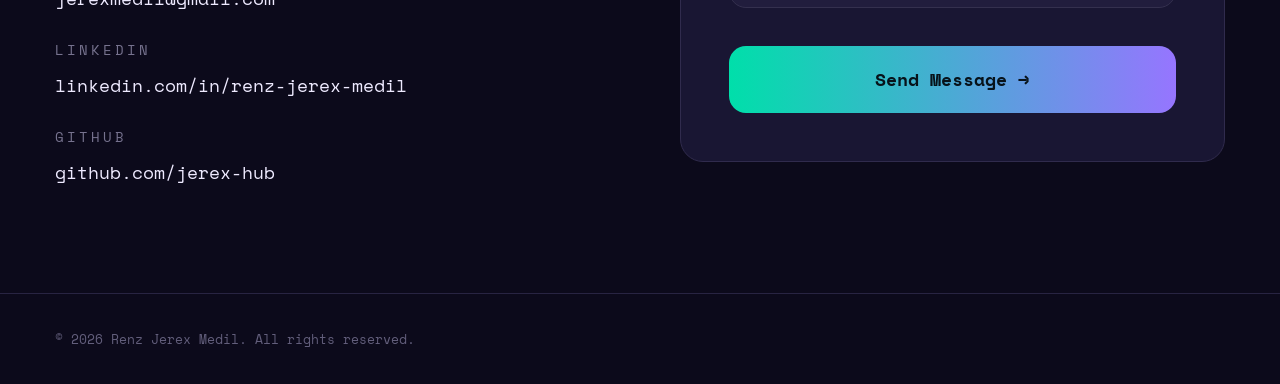
==== commit 165ae079: "link my github and linkin" ====
--- a/index.html
+++ b/index.html
@@ -179,27 +179,29 @@
 
 
                 <p>
-                    I'm Alex Morgan — a fullstack designer-developer based
-                    in Berlin. I've spent eight years building products that
-                    care equally about how they work and how they look.
+                    I'm Jereks — an aspiring software developer studying 
+                    Associate in Computer Technology, majoring in Software Development. 
+                    I enjoy creating practical digital solutions and turning ideas into 
+                    functional, user-focused applications.
                 </p>
 
                 <p>
-                    My background in HCI means I think about users first,
-                    then architecture. I'm comfortable moving between Figma
-                    and a terminal, shipping from prototype to production.
+                    My experience includes working with programming, web development, 
+                    databases, and software engineering concepts. I'm particularly 
+                    interested in strengthening my frontend and backend skills while 
+                    building projects that solve real-world problems.
+
                 </p>
 
                 <p>
-                    When I'm not working, I'm probably hiking in Brandenburg,
-                    reading about type history, or tinkering with generative
-                    art.
+                    Outside of coding, I spend my time learning new technologies, practicing 
+                    my programming skills, and working on projects that help me grow as a developer.
                 </p>
 
 
                 <div class="about-tags">
 
-                    <span>Berlin, DE</span>
+                    <span>CEBU, PH</span>
                     <span>UTC+1</span>
                     <span>EN / DE / NL</span>
 
@@ -782,8 +784,8 @@
 
                         <span>LINKEDIN</span>
 
-                        <a href="#">
-                            linkedin.com/in/alexmorgan
+                        <a href="https://www.linkedin.com/in/renz-jerex-medil-0b7b21424/">
+                            linkedin.com/in/renz-jerex-medil
                         </a>
 
                     </div>
@@ -793,8 +795,8 @@
 
                         <span>GITHUB</span>
 
-                        <a href="#">
-                            github.com/alexmorgan
+                        <a href="https://github.com/jerex-hub">
+                            github.com/jerex-hub
                         </a>
 
                     </div>
--- a/style.css
+++ b/style.css
@@ -3,1775 +3,1323 @@
 ===================================================== */
 
 * {
-    margin: 0;
-    padding: 0;
-    box-sizing: border-box;
+  margin: 0;
+  padding: 0;
+  box-sizing: border-box;
 }
 
 html {
-    scroll-behavior: smooth;
+  scroll-behavior: smooth;
 }
 
 body {
-    background: #0c0a1b;
-    color: #eeeaff;
-
-    font-family: "Space Mono", monospace;
-
-    overflow-x: hidden;
+  background: #0c0a1b;
+  color: #eeeaff;
+
+  font-family: "Space Mono", monospace;
+
+  overflow-x: hidden;
 }
 
 a {
-    color: inherit;
-    text-decoration: none;
+  color: inherit;
+  text-decoration: none;
 }
 
 button,
 input,
 textarea {
-    font-family: inherit;
-}
-
+  font-family: inherit;
+}
 
 /* =====================================================
    VARIABLES
 ===================================================== */
 
 :root {
-
-    --bg: #0c0a1b;
-
-    --card: #191632;
-
-    --card-light: #1d193b;
-
-    --green: #00dfaa;
-
-    --purple: #9675ff;
-
-    --white: #eeeaff;
-
-    --text: #8d89ae;
-
-    --border: #282442;
-
-}
-
+  --bg: #0c0a1b;
+
+  --card: #191632;
+
+  --card-light: #1d193b;
+
+  --green: #00dfaa;
+
+  --purple: #9675ff;
+
+  --white: #eeeaff;
+
+  --text: #8d89ae;
+
+  --border: #282442;
+}
 
 /* =====================================================
    NAVBAR
 ===================================================== */
 
 .navbar {
-
-    height: 96px;
-
-    padding: 0 4.3%;
-
-    display: flex;
-
-    align-items: center;
-
-    justify-content: space-between;
-
-    position: sticky;
-
-    top: 0;
-
-    z-index: 1000;
-
-    background: rgba(12, 10, 27, 0.96);
-
-    backdrop-filter: blur(15px);
-
-    border-top: 1px solid #eeeaff;
-
-    border-bottom: 1px solid #201e32;
-
-}
-
+  height: 96px;
+
+  padding: 0 4.3%;
+
+  display: flex;
+
+  align-items: center;
+
+  justify-content: space-between;
+
+  position: sticky;
+
+  top: 0;
+
+  z-index: 1000;
+
+  background: rgba(12, 10, 27, 0.96);
+
+  backdrop-filter: blur(15px);
+
+  border-top: 1px solid #eeeaff;
+
+  border-bottom: 1px solid #201e32;
+}
 
 /* Logo */
 
 .logo {
-
-    font-family: "Anton", sans-serif;
-
-    color: var(--green);
-
-    font-size: 30px;
-
-    letter-spacing: -1px;
-
-}
-
+  font-family: "Anton", sans-serif;
+
+  color: var(--green);
+
+  font-size: 30px;
+
+  letter-spacing: -1px;
+}
 
 /* Navigation */
 
 .nav-links {
-
-    display: flex;
-
-    align-items: center;
-
-    gap: 8px;
-
-}
-
+  display: flex;
+
+  align-items: center;
+
+  gap: 8px;
+}
 
 .nav-link {
-
-    position: relative;
-
-    padding: 15px 24px;
-
-    color: #77738e;
-
-    font-size: 16px;
-
-    font-weight: 700;
-
-    letter-spacing: 1px;
-
-    border-radius: 14px;
-
-    transition: 0.25s ease;
-
-}
-
+  position: relative;
+
+  padding: 15px 24px;
+
+  color: #77738e;
+
+  font-size: 16px;
+
+  font-weight: 700;
+
+  letter-spacing: 1px;
+
+  border-radius: 14px;
+
+  transition: 0.25s ease;
+}
 
 .nav-link:hover {
-
-    color: var(--green);
-
-}
-
+  color: var(--green);
+}
 
 .nav-link.active {
-
-    color: var(--green);
-
-    background: #0e2230;
-
-}
-
+  color: var(--green);
+
+  background: #0e2230;
+}
 
 .nav-link.active::after {
-
-    content: "";
-
-    position: absolute;
-
-    height: 3px;
-
-    width: 70px;
-
-    background: var(--green);
-
-    bottom: -3px;
-
-    left: 50%;
-
-    transform: translateX(-50%);
-
-}
-
+  content: "";
+
+  position: absolute;
+
+  height: 3px;
+
+  width: 70px;
+
+  background: var(--green);
+
+  bottom: -3px;
+
+  left: 50%;
+
+  transform: translateX(-50%);
+}
 
 /* Hire button */
 
 .hire-btn {
-
-    padding: 14px 25px;
-
-    border: 1px solid #087a70;
-
-    border-radius: 12px;
-
-    color: var(--green);
-
-    font-weight: 700;
-
-    transition: 0.25s;
-
-}
-
+  padding: 14px 25px;
+
+  border: 1px solid #087a70;
+
+  border-radius: 12px;
+
+  color: var(--green);
+
+  font-weight: 700;
+
+  transition: 0.25s;
+}
 
 .hire-btn:hover {
-
-    background: var(--green);
-
-    color: #06131a;
-
-}
-
+  background: var(--green);
+
+  color: #06131a;
+}
 
 /* Mobile button */
 
 .menu-btn {
-
-    display: none;
-
-    background: none;
-
-    border: none;
-
-    color: white;
-
-    font-size: 28px;
-
-    cursor: pointer;
-
-}
-
+  display: none;
+
+  background: none;
+
+  border: none;
+
+  color: white;
+
+  font-size: 28px;
+
+  cursor: pointer;
+}
 
 /* =====================================================
    GENERAL SECTION
 ===================================================== */
 
 .section {
-
-    padding: 32px 4.3% 80px;
-
-    min-height: 100vh;
-
-}
-
+  padding: 32px 4.3% 80px;
+
+  min-height: 100vh;
+}
 
 /* =====================================================
    SECTION LABEL
 ===================================================== */
 
 .section-label {
-
-    display: flex;
-
-    align-items: center;
-
-    gap: 18px;
-
-    color: var(--green);
-
-    font-size: 16px;
-
-    letter-spacing: 3px;
-
-    margin-bottom: 55px;
-
-}
-
+  display: flex;
+
+  align-items: center;
+
+  gap: 18px;
+
+  color: var(--green);
+
+  font-size: 16px;
+
+  letter-spacing: 3px;
+
+  margin-bottom: 55px;
+}
 
 .section-label span {
-
-    width: 36px;
-
-    height: 3px;
-
-    background: var(--green);
-
-}
-
+  width: 36px;
+
+  height: 3px;
+
+  background: var(--green);
+}
 
 /* =====================================================
    HOME
 ===================================================== */
 
 .home {
-
-    min-height: calc(100vh - 96px);
-
-    padding-top: 50px;
-
-}
-
+  min-height: calc(100vh - 96px);
+
+  padding-top: 50px;
+}
 
 /* Availability */
 
 .available {
-
-    display: inline-flex;
-
-    align-items: center;
-
-    gap: 12px;
-
-    padding: 11px 18px;
-
-    border: 1px solid #08766c;
-
-    background: #0b252b;
-
-    color: var(--green);
-
-    border-radius: 30px;
-
-    font-size: 16px;
-
-    margin-bottom: 45px;
-
-}
-
+  display: inline-flex;
+
+  align-items: center;
+
+  gap: 12px;
+
+  padding: 11px 18px;
+
+  border: 1px solid #08766c;
+
+  background: #0b252b;
+
+  color: var(--green);
+
+  border-radius: 30px;
+
+  font-size: 16px;
+
+  margin-bottom: 45px;
+}
 
 .available span {
-
-    width: 9px;
-
-    height: 9px;
-
-    background: var(--green);
-
-    border-radius: 50%;
-
-    box-shadow: 0 0 10px var(--green);
-
-}
-
+  width: 9px;
+
+  height: 9px;
+
+  background: var(--green);
+
+  border-radius: 50%;
+
+  box-shadow: 0 0 10px var(--green);
+}
 
 /* Home content */
 
 .home-content {
-
-    display: flex;
-
-    justify-content: space-between;
-
-    align-items: flex-end;
-
-}
-
+  display: flex;
+
+  justify-content: space-between;
+
+  align-items: flex-end;
+}
 
 .home-left {
-
-    max-width: 730px;
-
-}
-
+  max-width: 730px;
+}
 
 /* Hero title */
 
 .hero-title {
-
-    font-family: "Anton", sans-serif;
-
-    font-size: clamp(85px, 9vw, 135px);
-
-    line-height: 0.74;
-
-    letter-spacing: -2px;
-
-    margin-bottom: 55px;
-
-}
-
+  font-family: "Anton", sans-serif;
+
+  font-size: clamp(85px, 9vw, 135px);
+
+  line-height: 0.95;
+
+  letter-spacing: -2px;
+
+  margin-bottom: 55px;
+}
 
 .hero-title span {
-
-    display: block;
-
-}
-
+  display: block;
+}
 
 .hero-title span:nth-child(1),
 .hero-title span:nth-child(2) {
-
-    color: var(--white);
-    
-}
-
+  color: var(--white);
+}
 
 .hero-accent {
-
-    color: var(--green);
-
-}
-
+  color: var(--green);
+}
 
 .hero-accent b {
-
-    color: var(--purple);
-
-}
-
+  color: var(--purple);
+}
 
 /* Hero text */
 
 .hero-text {
-
-    color: var(--text);
-
-    font-size: 21px;
-
-    line-height: 1.85;
-
-    max-width: 680px;
-
-}
-
+  color: var(--text);
+
+  font-size: 21px;
+
+  line-height: 1.85;
+
+  max-width: 680px;
+}
 
 /* Buttons */
 
 .home-buttons {
-
-    display: flex;
-
-    gap: 24px;
-
-    margin-bottom: 20px;
-
-}
-
+  display: flex;
+
+  gap: 24px;
+
+  margin-bottom: 20px;
+}
 
 .button {
-
-    min-width: 195px;
-
-    padding: 21px 35px;
-
-    display: flex;
-
-    justify-content: center;
-
-    align-items: center;
-
-    border-radius: 17px;
-
-    font-size: 18px;
-
-    font-weight: 700;
-
-    transition: 0.3s;
-
-}
-
+  min-width: 195px;
+
+  padding: 21px 35px;
+
+  display: flex;
+
+  justify-content: center;
+
+  align-items: center;
+
+  border-radius: 17px;
+
+  font-size: 18px;
+
+  font-weight: 700;
+
+  transition: 0.3s;
+}
 
 .button.primary {
-
-    background: var(--green);
-
-    color: #04141a;
-
-}
-
+  background: var(--green);
+
+  color: #04141a;
+}
 
 .button.primary:hover {
-
-    transform: translateY(-4px);
-
-    box-shadow: 0 12px 30px rgba(0, 223, 170, 0.2);
-
-}
-
+  transform: translateY(-4px);
+
+  box-shadow: 0 12px 30px rgba(0, 223, 170, 0.2);
+}
 
 .button.secondary {
-
-    border: 1px solid #302c45;
-
-    color: var(--white);
-
-}
-
+  border: 1px solid #302c45;
+
+  color: var(--white);
+}
 
 .button.secondary:hover {
-
-    border-color: var(--green);
-
-    color: var(--green);
-
-}
-
+  border-color: var(--green);
+
+  color: var(--green);
+}
 
 /* Statistics */
 
 .statistics {
-
-    max-width: 865px;
-
-    margin-top: 90px;
-
-    padding-top: 55px;
-
-    border-top: 1px solid var(--border);
-
-    display: grid;
-
-    grid-template-columns: repeat(3, 1fr);
-
-    gap: 70px;
-
-}
-
+  max-width: 865px;
+
+  margin-top: 90px;
+
+  padding-top: 55px;
+
+  border-top: 1px solid var(--border);
+
+  display: grid;
+
+  grid-template-columns: repeat(3, 1fr);
+
+  gap: 70px;
+}
 
 .stat h2 {
-
-    font-family: "Anton", sans-serif;
-
-    color: var(--green);
-
-    font-size: 65px;
-
-    line-height: 1;
-
-}
-
+  font-family: "Anton", sans-serif;
+
+  color: var(--green);
+
+  font-size: 65px;
+
+  line-height: 1;
+}
 
 .stat h2 span {
-
-    font-size: 0.7em;
-
-}
-
+  font-size: 0.7em;
+}
 
 .stat p {
-
-    color: #77738f;
-
-    margin-top: 12px;
-
-    font-size: 15px;
-
-}
-
+  color: #77738f;
+
+  margin-top: 12px;
+
+  font-size: 15px;
+}
 
 /* =====================================================
    ABOUT
 ===================================================== */
 
 .about-container {
-
-    display: grid;
-
-    grid-template-columns: 1fr 1fr;
-
-    gap: 80px;
-
-    align-items: center;
-
-}
-
+  display: grid;
+
+  grid-template-columns: 1fr 1fr;
+
+  gap: 80px;
+
+  align-items: center;
+}
 
 .section-title {
-
-    font-family: "Anton", sans-serif;
-
-    font-size: clamp(65px, 7vw, 100px);
-
-    line-height: 0.82;
-
-    letter-spacing: -1px;
-
-    margin-bottom: 55px;
-
-}
-
+  font-family: "Anton", sans-serif;
+
+  font-size: clamp(65px, 7vw, 100px);
+
+  line-height: 0.95;
+
+  letter-spacing: -1px;
+
+  margin-bottom: 55px;
+}
 
 .section-title span {
-
-    display: block;
-
-}
-
+  display: block;
+}
 
 .green {
-
-    color: var(--green);
-
-}
-
+  color: var(--green);
+}
 
 .purple {
-
-    color: var(--purple);
-
-}
-
+  color: var(--purple);
+}
 
 .about-text > p {
-
-    max-width: 590px;
-
-    color: #aaa4c6;
-
-    font-size: 20px;
-
-    line-height: 1.7;
-
-    margin-bottom: 27px;
-
-}
-
+  max-width: 590px;
+
+  color: #aaa4c6;
+
+  font-size: 20px;
+
+  line-height: 1.7;
+
+  margin-bottom: 27px;
+}
 
 /* About tags */
 
 .about-tags {
-
-    display: flex;
-
-    flex-wrap: wrap;
-
-    gap: 22px;
-
-    margin-top: 45px;
-
-}
-
+  display: flex;
+
+  flex-wrap: wrap;
+
+  gap: 22px;
+
+  margin-top: 45px;
+}
 
 .about-tags span {
-
-    padding: 12px 18px;
-
-    color: var(--purple);
-
-    border: 1px solid #39315f;
-
-    border-radius: 25px;
-
-    font-size: 15px;
-
-}
-
+  padding: 12px 18px;
+
+  color: var(--purple);
+
+  border: 1px solid #39315f;
+
+  border-radius: 25px;
+
+  font-size: 15px;
+}
 
 /* Profile */
 
 .profile-wrapper {
-
-    position: relative;
-
-    width: 100%;
-
-    max-width: 560px;
-
-    justify-self: end;
-
-}
-
+  position: relative;
+
+  width: 100%;
+
+  max-width: 560px;
+
+  justify-self: end;
+}
 
 .profile-image {
-
-    display: block;
-
-    width: 100%;
-
-    aspect-ratio: 1 / 1;
-
-    object-fit: cover;
-
-    border-radius: 24px;
-
-    border: 1px solid #315f68;
-
-    position: relative;
-
-    z-index: 2;
-
-}
-
+  display: block;
+
+  width: 100%;
+
+  aspect-ratio: 1 / 1;
+
+  object-fit: cover;
+
+  border-radius: 24px;
+
+  border: 1px solid #315f68;
+
+  position: relative;
+
+  z-index: 2;
+}
 
 /* =====================================================
    SKILLS
 ===================================================== */
 
 .skills {
-
-    padding-top: 35px;
-
-}
-
+  padding-top: 35px;
+}
 
 .skills > .section-title {
-
-    margin-bottom: 90px;
-
-}
-
+  margin-bottom: 90px;
+}
 
 .skills-grid {
-
-    display: grid;
-
-    grid-template-columns: 1fr 1fr;
-
-    gap: 95px;
-
-}
-
+  display: grid;
+
+  grid-template-columns: 1fr 1fr;
+
+  gap: 95px;
+}
 
 .skill {
-
-    margin-bottom: 42px;
-
-}
-
+  margin-bottom: 42px;
+}
 
 .skill-info {
-
-    display: flex;
-
-    justify-content: space-between;
-
-    align-items: center;
-
-    color: var(--white);
-
-    font-size: 20px;
-
-    margin-bottom: 16px;
-
-}
-
+  display: flex;
+
+  justify-content: space-between;
+
+  align-items: center;
+
+  color: var(--white);
+
+  font-size: 20px;
+
+  margin-bottom: 16px;
+}
 
 .skill-info > div {
-
-    display: flex;
-
-    align-items: center;
-
-    gap: 12px;
-
-}
-
+  display: flex;
+
+  align-items: center;
+
+  gap: 12px;
+}
 
 .skill-info small {
-
-    padding: 5px 9px;
-
-    border-radius: 5px;
-
-    background: #211c42;
-
-    color: var(--purple);
-
-    font-size: 12px;
-
-}
-
+  padding: 5px 9px;
+
+  border-radius: 5px;
+
+  background: #211c42;
+
+  color: var(--purple);
+
+  font-size: 12px;
+}
 
 .skill-info > span {
-
-    color: #817ca2;
-
-    font-size: 16px;
-
-}
-
+  color: #817ca2;
+
+  font-size: 16px;
+}
 
 .skill-bar {
-
-    width: 100%;
-
-    height: 9px;
-
-    border-radius: 10px;
-
-    background: #211e35;
-
-    overflow: hidden;
-
-}
-
+  width: 100%;
+
+  height: 9px;
+
+  border-radius: 10px;
+
+  background: #211e35;
+
+  overflow: hidden;
+}
 
 .skill-bar div {
-
-    height: 100%;
-
-    border-radius: 10px;
-
-    background: linear-gradient(
-        90deg,
-        #00dfaa,
-        #9675ff
-    );
-
-}
-
+  height: 100%;
+
+  border-radius: 10px;
+
+  background: linear-gradient(90deg, #00dfaa, #9675ff);
+}
 
 /* Tools */
 
 .tools {
-
-    border-top: 1px solid var(--border);
-
-    margin-top: 60px;
-
-    padding-top: 62px;
-
-}
-
+  border-top: 1px solid var(--border);
+
+  margin-top: 60px;
+
+  padding-top: 62px;
+}
 
 .tools > p {
-
-    color: #77738f;
-
-    letter-spacing: 3px;
-
-    margin-bottom: 25px;
-
-}
-
+  color: #77738f;
+
+  letter-spacing: 3px;
+
+  margin-bottom: 25px;
+}
 
 .tool-list {
-
-    display: flex;
-
-    flex-wrap: wrap;
-
-    gap: 12px;
-
-}
-
+  display: flex;
+
+  flex-wrap: wrap;
+
+  gap: 12px;
+}
 
 .tool-list span {
-
-    padding: 12px 19px;
-
-    border: 1px solid var(--border);
-
-    border-radius: 12px;
-
-    color: #aaa4c6;
-
-    transition: 0.25s;
-
-}
-
+  padding: 12px 19px;
+
+  border: 1px solid var(--border);
+
+  border-radius: 12px;
+
+  color: #aaa4c6;
+
+  transition: 0.25s;
+}
 
 .tool-list span:hover {
-
-    border-color: var(--green);
-
-    color: var(--green);
-
-}
-
+  border-color: var(--green);
+
+  color: var(--green);
+}
 
 /* =====================================================
    PROJECTS
 ===================================================== */
 
 .projects {
-
-    padding-top: 35px;
-
-}
-
+  padding-top: 35px;
+}
 
 .projects > .section-title {
-
-    margin-bottom: 85px;
-
-}
-
+  margin-bottom: 85px;
+}
 
 .project-grid {
-
-    display: grid;
-
-    grid-template-columns: 1fr 1fr;
-
-    gap: 35px;
-
-}
-
+  display: grid;
+
+  grid-template-columns: 1fr 1fr;
+
+  gap: 35px;
+}
 
 .project-card {
-
-    background: #191633;
-
-    border: 1px solid #292444;
-
-    border-radius: 23px;
-
-    overflow: hidden;
-
-    transition: 0.3s;
-
-}
-
+  background: #191633;
+
+  border: 1px solid #292444;
+
+  border-radius: 23px;
+
+  overflow: hidden;
+
+  transition: 0.3s;
+}
 
 .project-card:hover {
-
-    transform: translateY(-8px);
-
-    border-color: #3d3568;
-
-}
-
+  transform: translateY(-8px);
+
+  border-color: #3d3568;
+}
 
 .project-image {
-
-    width: 100%;
-
-    height: 340px;
-
-    overflow: hidden;
-
-}
-
+  width: 100%;
+
+  height: 340px;
+
+  overflow: hidden;
+}
 
 .project-image img {
-
-    width: 100%;
-
-    height: 100%;
-
-    object-fit: cover;
-
-    transition: 0.5s;
-
-}
-
+  width: 100%;
+
+  height: 100%;
+
+  object-fit: cover;
+
+  transition: 0.5s;
+}
 
 .project-card:hover .project-image img {
-
-    transform: scale(1.05);
-
-}
-
+  transform: scale(1.05);
+}
 
 .project-content {
-
-    padding: 38px;
-
-}
-
+  padding: 38px;
+}
 
 .project-meta {
-
-    display: flex;
-
-    justify-content: space-between;
-
-    align-items: center;
-
-    color: var(--green);
-
-    letter-spacing: 2px;
-
-    font-size: 14px;
-
-}
-
+  display: flex;
+
+  justify-content: space-between;
+
+  align-items: center;
+
+  color: var(--green);
+
+  letter-spacing: 2px;
+
+  font-size: 14px;
+}
 
 .project-meta span {
-
-    width: 46px;
-
-    height: 36px;
-
-    display: flex;
-
-    justify-content: center;
-
-    align-items: center;
-
-    border-radius: 20px;
-
-    background: #102f38;
-
-}
-
+  width: 46px;
+
+  height: 36px;
+
+  display: flex;
+
+  justify-content: center;
+
+  align-items: center;
+
+  border-radius: 20px;
+
+  background: #102f38;
+}
 
 .project-content h3 {
-
-    font-family: "Anton", sans-serif;
-
-    font-size: 35px;
-
-    margin: 17px 0 20px;
-
-}
-
+  font-family: "Anton", sans-serif;
+
+  font-size: 35px;
+
+  margin: 17px 0 20px;
+}
 
 .project-content p {
-
-    color: #8d89ad;
-
-    font-size: 18px;
-
-    line-height: 1.8;
-
-}
-
+  color: #8d89ad;
+
+  font-size: 18px;
+
+  line-height: 1.8;
+}
 
 .project-tags {
-
-    display: flex;
-
-    flex-wrap: wrap;
-
-    gap: 12px;
-
-    margin-top: 30px;
-
-}
-
+  display: flex;
+
+  flex-wrap: wrap;
+
+  gap: 12px;
+
+  margin-top: 30px;
+}
 
 .project-tags span {
-
-    padding: 9px 13px;
-
-    background: #242040;
-
-    border-radius: 7px;
-
-    color: #aaa4c6;
-
-    font-size: 13px;
-
-}
-
+  padding: 9px 13px;
+
+  background: #242040;
+
+  border-radius: 7px;
+
+  color: #aaa4c6;
+
+  font-size: 13px;
+}
 
 /* =====================================================
    EDUCATION
 ===================================================== */
 
 .education {
-
-    padding-top: 35px;
-
-}
-
+  padding-top: 35px;
+}
 
 .education > .section-title {
-
-    margin-bottom: 85px;
-
-}
-
+  margin-bottom: 85px;
+}
 
 .timeline {
-
-    position: relative;
-
-    padding-left: 70px;
-
-}
-
+  position: relative;
+
+  padding-left: 70px;
+}
 
 .timeline::before {
-
-    content: "";
-
-    position: absolute;
-
-    left: 11px;
-
-    top: 0;
-
-    bottom: 0;
-
-    width: 1px;
-
-    background: #7f6bd4;
-
-}
-
+  content: "";
+
+  position: absolute;
+
+  left: 11px;
+
+  top: 0;
+
+  bottom: 0;
+
+  width: 1px;
+
+  background: #7f6bd4;
+}
 
 .timeline-item {
-
-    position: relative;
-
-    margin-bottom: 60px;
-
-}
-
+  position: relative;
+
+  margin-bottom: 60px;
+}
 
 .timeline-dot {
-
-    position: absolute;
-
-    left: -70px;
-
-    top: 12px;
-
-    width: 24px;
-
-    height: 24px;
-
-    border: 3px solid var(--purple);
-
-    border-radius: 50%;
-
-    background: var(--bg);
-
-}
-
+  position: absolute;
+
+  left: -70px;
+
+  top: 12px;
+
+  width: 24px;
+
+  height: 24px;
+
+  border: 3px solid var(--purple);
+
+  border-radius: 50%;
+
+  background: var(--bg);
+}
 
 .active-dot {
-
-    width: 24px;
-
-    height: 24px;
-
-    background: var(--green);
-
-    border-color: var(--green);
-
-}
-
+  width: 24px;
+
+  height: 24px;
+
+  background: var(--green);
+
+  border-color: var(--green);
+}
 
 .education-card {
-
-    padding: 38px;
-
-    border: 1px solid #2b2749;
-
-    background: #191633;
-
-    border-radius: 23px;
-
-}
-
+  padding: 38px;
+
+  border: 1px solid #2b2749;
+
+  background: #191633;
+
+  border-radius: 23px;
+}
 
 .education-top {
-
-    display: flex;
-
-    justify-content: space-between;
-
-    align-items: flex-start;
-
-    gap: 30px;
-
-}
-
+  display: flex;
+
+  justify-content: space-between;
+
+  align-items: flex-start;
+
+  gap: 30px;
+}
 
 .education-card h3 {
-
-    font-family: "Anton", sans-serif;
-
-    font-size: 30px;
-
-}
-
+  font-family: "Anton", sans-serif;
+
+  font-size: 30px;
+}
 
 .school {
-
-    color: var(--purple);
-
-    font-size: 19px;
-
-    margin-top: 8px;
-
-}
-
+  color: var(--purple);
+
+  font-size: 19px;
+
+  margin-top: 8px;
+}
 
 .date {
-
-    padding: 10px 18px;
-
-    white-space: nowrap;
-
-    color: var(--green);
-
-    border: 1px solid #096d68;
-
-    border-radius: 25px;
-
-    background: #102632;
-
-}
-
+  padding: 10px 18px;
+
+  white-space: nowrap;
+
+  color: var(--green);
+
+  border: 1px solid #096d68;
+
+  border-radius: 25px;
+
+  background: #102632;
+}
 
 .education-description {
-
-    margin-top: 25px;
-
-    color: #8984a7;
-
-    font-size: 18px;
-
-    line-height: 1.7;
-
-}
-
+  margin-top: 25px;
+
+  color: #8984a7;
+
+  font-size: 18px;
+
+  line-height: 1.7;
+}
 
 /* =====================================================
    CONTACT
 ===================================================== */
 
 .contact {
-
-    padding-top: 35px;
-
-}
-
+  padding-top: 35px;
+}
 
 .contact-container {
-
-    display: grid;
-
-    grid-template-columns: 1fr 1fr;
-
-    gap: 80px;
-
-    align-items: start;
-
-}
-
+  display: grid;
+
+  grid-template-columns: 1fr 1fr;
+
+  gap: 80px;
+
+  align-items: start;
+}
 
 .contact-info .section-title {
-
-    margin-bottom: 45px;
-
-}
-
+  margin-bottom: 45px;
+}
 
 .contact-info > p {
-
-    max-width: 620px;
-
-    color: #8d89ae;
-
-    font-size: 19px;
-
-    line-height: 1.8;
-
-}
-
+  max-width: 620px;
+
+  color: #8d89ae;
+
+  font-size: 19px;
+
+  line-height: 1.8;
+}
 
 .contact-details {
-
-    margin-top: 50px;
-
-}
-
+  margin-top: 50px;
+}
 
 .contact-details > div {
-
-    margin-bottom: 28px;
-
-}
-
+  margin-bottom: 28px;
+}
 
 .contact-details span {
-
-    display: block;
-
-    color: #77738f;
-
-    font-size: 14px;
-
-    letter-spacing: 3px;
-
-    margin-bottom: 12px;
-
-}
-
+  display: block;
+
+  color: #77738f;
+
+  font-size: 14px;
+
+  letter-spacing: 3px;
+
+  margin-bottom: 12px;
+}
 
 .contact-details a {
-
-    color: var(--white);
-
-    font-size: 18px;
-
-}
-
+  color: var(--white);
+
+  font-size: 18px;
+}
 
 .contact-details a:hover {
-
-    color: var(--green);
-
-}
-
+  color: var(--green);
+}
 
 /* Contact form */
 
 .contact-form {
-
-    padding: 48px;
-
-    background: #191633;
-
-    border: 1px solid #302b4d;
-
-    border-radius: 23px;
-
-}
-
+  padding: 48px;
+
+  background: #191633;
+
+  border: 1px solid #302b4d;
+
+  border-radius: 23px;
+}
 
 .contact-form label {
-
-    display: block;
-
-    color: #77738f;
-
-    font-size: 14px;
-
-    letter-spacing: 2px;
-
-    margin-bottom: 13px;
-
-}
-
+  display: block;
+
+  color: #77738f;
+
+  font-size: 14px;
+
+  letter-spacing: 2px;
+
+  margin-bottom: 13px;
+}
 
 .contact-form input,
 .contact-form textarea {
-
-    width: 100%;
-
-    background: #211d3d;
-
-    border: 1px solid #34304e;
-
-    border-radius: 17px;
-
-    outline: none;
-
-    color: var(--white);
-
-    font-size: 17px;
-
-    padding: 20px 24px;
-
-    margin-bottom: 32px;
-
-    transition: 0.25s;
-
-}
-
+  width: 100%;
+
+  background: #211d3d;
+
+  border: 1px solid #34304e;
+
+  border-radius: 17px;
+
+  outline: none;
+
+  color: var(--white);
+
+  font-size: 17px;
+
+  padding: 20px 24px;
+
+  margin-bottom: 32px;
+
+  transition: 0.25s;
+}
 
 .contact-form input {
-
-    height: 68px;
-
-}
-
+  height: 68px;
+}
 
 .contact-form textarea {
-
-    height: 158px;
-
-    resize: none;
-
-}
-
+  height: 158px;
+
+  resize: none;
+}
 
 .contact-form input:focus,
 .contact-form textarea:focus {
-
-    border-color: var(--green);
-
-}
-
+  border-color: var(--green);
+}
 
 .contact-form input::placeholder,
 .contact-form textarea::placeholder {
-
-    color: #403b5c;
-
-}
-
+  color: #403b5c;
+}
 
 .contact-form button {
+  width: 100%;
+
+  height: 67px;
+
+  border: none;
+
+  border-radius: 17px;
+
+  background: linear-gradient(90deg, #00dfaa, #9675ff);
+
+  color: #07131a;
+
+  font-size: 18px;
+
+  font-weight: 700;
+
+  cursor: pointer;
+
+  transition: 0.3s;
+}
+
+.contact-form button:hover {
+  transform: translateY(-3px);
+
+  box-shadow: 0 12px 30px rgba(0, 223, 170, 0.15);
+}
+
+/* =====================================================
+   FOOTER
+===================================================== */
+
+footer {
+  padding: 35px 4.3%;
+
+  border-top: 1px solid var(--border);
+
+  color: #625e7b;
+
+  font-size: 13px;
+}
+
+/* =====================================================
+   HELP BUTTON
+===================================================== */
+
+.help-btn {
+  position: fixed;
+
+  right: 18px;
+
+  bottom: 18px;
+
+  width: 50px;
+
+  height: 50px;
+
+  border: none;
+
+  border-radius: 50%;
+
+  background: white;
+
+  color: #222;
+
+  font-size: 25px;
+
+  cursor: pointer;
+
+  z-index: 2000;
+
+  transition: 0.3s;
+}
+
+.help-btn:hover {
+  transform: scale(1.1) rotate(10deg);
+}
+
+/* =====================================================
+   TABLET
+===================================================== */
+
+@media (max-width: 1100px) {
+  .nav-link {
+    padding: 14px 12px;
+
+    font-size: 13px;
+  }
+
+  .hire-btn {
+    padding: 12px 17px;
+  }
+
+  .home-content {
+    flex-direction: column;
+
+    align-items: flex-start;
+
+    gap: 40px;
+  }
+
+  .home-buttons {
+    margin-bottom: 0;
+  }
+}
+
+/* =====================================================
+   MOBILE
+===================================================== */
+
+@media (max-width: 850px) {
+  .navbar {
+    height: 80px;
+
+    padding: 0 25px;
+  }
+
+  .logo {
+    font-size: 25px;
+  }
+
+  .hire-btn {
+    display: none;
+  }
+
+  .menu-btn {
+    display: block;
+  }
+
+  .nav-links {
+    display: none;
+
+    position: absolute;
+
+    top: 80px;
+
+    left: 0;
 
     width: 100%;
 
-    height: 67px;
-
-    border: none;
-
-    border-radius: 17px;
-
-    background: linear-gradient(
-        90deg,
-        #00dfaa,
-        #9675ff
-    );
-
-    color: #07131a;
-
-    font-size: 18px;
-
-    font-weight: 700;
-
-    cursor: pointer;
-
-    transition: 0.3s;
-
-}
-
-
-.contact-form button:hover {
-
-    transform: translateY(-3px);
-
-    box-shadow: 0 12px 30px rgba(0, 223, 170, 0.15);
-
-}
-
-
-/* =====================================================
-   FOOTER
-===================================================== */
-
-footer {
-
-    padding: 35px 4.3%;
-
-    border-top: 1px solid var(--border);
-
-    color: #625e7b;
-
-    font-size: 13px;
-
-}
-
-
-/* =====================================================
-   HELP BUTTON
-===================================================== */
-
-.help-btn {
-
-    position: fixed;
-
-    right: 18px;
-
-    bottom: 18px;
-
-    width: 50px;
-
-    height: 50px;
-
-    border: none;
-
-    border-radius: 50%;
-
-    background: white;
-
-    color: #222;
-
-    font-size: 25px;
-
-    cursor: pointer;
-
-    z-index: 2000;
-
-    transition: 0.3s;
-
-}
-
-
-.help-btn:hover {
-
-    transform: scale(1.1) rotate(10deg);
-
-}
-
-
-/* =====================================================
-   TABLET
-===================================================== */
-
-@media (max-width: 1100px) {
-
-    .nav-link {
-
-        padding: 14px 12px;
-
-        font-size: 13px;
-
-    }
-
-
-    .hire-btn {
-
-        padding: 12px 17px;
-
-    }
-
-
-    .home-content {
-
-        flex-direction: column;
-
-        align-items: flex-start;
-
-        gap: 40px;
-
-    }
-
-
-    .home-buttons {
-
-        margin-bottom: 0;
-
-    }
-
-}
-
-
-/* =====================================================
-   MOBILE
-===================================================== */
-
-@media (max-width: 850px) {
-
-    .navbar {
-
-        height: 80px;
-
-        padding: 0 25px;
-
-    }
-
-
-    .logo {
-
-        font-size: 25px;
-
-    }
-
-
-    .hire-btn {
-
-        display: none;
-
-    }
-
-
-    .menu-btn {
-
-        display: block;
-
-    }
-
-
-    .nav-links {
-
-        display: none;
-
-        position: absolute;
-
-        top: 80px;
-
-        left: 0;
-
-        width: 100%;
-
-        padding: 15px 25px 25px;
-
-        flex-direction: column;
-
-        background: #0c0a1b;
-
-        border-bottom: 1px solid var(--border);
-
-    }
-
-
-    .nav-links.show {
-
-        display: flex;
-
-    }
-
-
-    .nav-link {
-
-        width: 100%;
-
-        text-align: center;
-
-    }
-
-
-    .section {
-
-        padding-left: 25px;
-
-        padding-right: 25px;
-
-    }
-
-
-    .hero-title {
-
-        font-size: clamp(65px, 15vw, 100px);
-
-    }
-
-
-    .hero-text {
-
-        font-size: 16px;
-
-    }
-
-
-    .home-buttons {
-
-        flex-direction: column;
-
-        width: 100%;
-
-    }
-
-
-    .button {
-
-        width: 100%;
-
-    }
-
-
-    .statistics {
-
-        max-width: none;
-
-        grid-template-columns: 1fr;
-
-        gap: 35px;
-
-    }
-
-
-    .about-container {
-
-        grid-template-columns: 1fr;
-
-    }
-
-
-    .profile-wrapper {
-
-        justify-self: start;
-
-    }
-
-
-    .skills-grid {
-
-        grid-template-columns: 1fr;
-
-        gap: 0;
-
-    }
-
-
-    .project-grid {
-
-        grid-template-columns: 1fr;
-
-    }
-
-
-    .contact-container {
-
-        grid-template-columns: 1fr;
-
-    }
-
-
-    .education-top {
-
-        flex-direction: column;
-
-    }
-
-
-    .timeline {
-
-        padding-left: 45px;
-
-    }
-
-
-    .timeline-dot {
-
-        left: -45px;
-
-    }
-
-
-    .timeline::before {
-
-        left: 0;
-
-    }
-
-}
-
+    padding: 15px 25px 25px;
+
+    flex-direction: column;
+
+    background: #0c0a1b;
+
+    border-bottom: 1px solid var(--border);
+  }
+
+  .nav-links.show {
+    display: flex;
+  }
+
+  .nav-link {
+    width: 100%;
+
+    text-align: center;
+  }
+
+  .section {
+    padding-left: 25px;
+
+    padding-right: 25px;
+  }
+
+  .hero-title {
+    font-size: clamp(65px, 15vw, 100px);
+  }
+
+  .hero-text {
+    font-size: 16px;
+  }
+
+  .home-buttons {
+    flex-direction: column;
+
+    width: 100%;
+  }
+
+  .button {
+    width: 100%;
+  }
+
+  .statistics {
+    max-width: none;
+
+    grid-template-columns: 1fr;
+
+    gap: 35px;
+  }
+
+  .about-container {
+    grid-template-columns: 1fr;
+  }
+
+  .profile-wrapper {
+    justify-self: start;
+  }
+
+  .skills-grid {
+    grid-template-columns: 1fr;
+
+    gap: 0;
+  }
+
+  .project-grid {
+    grid-template-columns: 1fr;
+  }
+
+  .contact-container {
+    grid-template-columns: 1fr;
+  }
+
+  .education-top {
+    flex-direction: column;
+  }
+
+  .timeline {
+    padding-left: 45px;
+  }
+
+  .timeline-dot {
+    left: -45px;
+  }
+
+  .timeline::before {
+    left: 0;
+  }
+}
 
 /* =====================================================
    SMALL PHONES
 ===================================================== */
 
 @media (max-width: 500px) {
-
-    .section-label {
-
-        margin-bottom: 40px;
-
-    }
-
-
-    .hero-title {
-
-        font-size: 65px;
-
-    }
-
-
-    .section-title {
-
-        font-size: 62px;
-
-    }
-
-
-    .available {
-
-        font-size: 12px;
-
-    }
-
-
-    .stat h2 {
-
-        font-size: 55px;
-
-    }
-
-
-    .about-text > p {
-
-        font-size: 16px;
-
-    }
-
-
-    .skill-info {
-
-        font-size: 16px;
-
-    }
-
-
-    .skill-info small {
-
-        font-size: 10px;
-
-    }
-
-
-    .contact-form {
-
-        padding: 25px;
-
-    }
-
-
-    .education-card {
-
-        padding: 25px;
-
-    }
-
-
-    .education-card h3 {
-
-        font-size: 24px;
-
-    }
-
-}+  .section-label {
+    margin-bottom: 40px;
+  }
+
+  .hero-title {
+    font-size: 65px;
+  }
+
+  .section-title {
+    font-size: 62px;
+  }
+
+  .available {
+    font-size: 12px;
+  }
+
+  .stat h2 {
+    font-size: 55px;
+  }
+
+  .about-text > p {
+    font-size: 16px;
+  }
+
+  .skill-info {
+    font-size: 16px;
+  }
+
+  .skill-info small {
+    font-size: 10px;
+  }
+
+  .contact-form {
+    padding: 25px;
+  }
+
+  .education-card {
+    padding: 25px;
+  }
+
+  .education-card h3 {
+    font-size: 24px;
+  }
+}
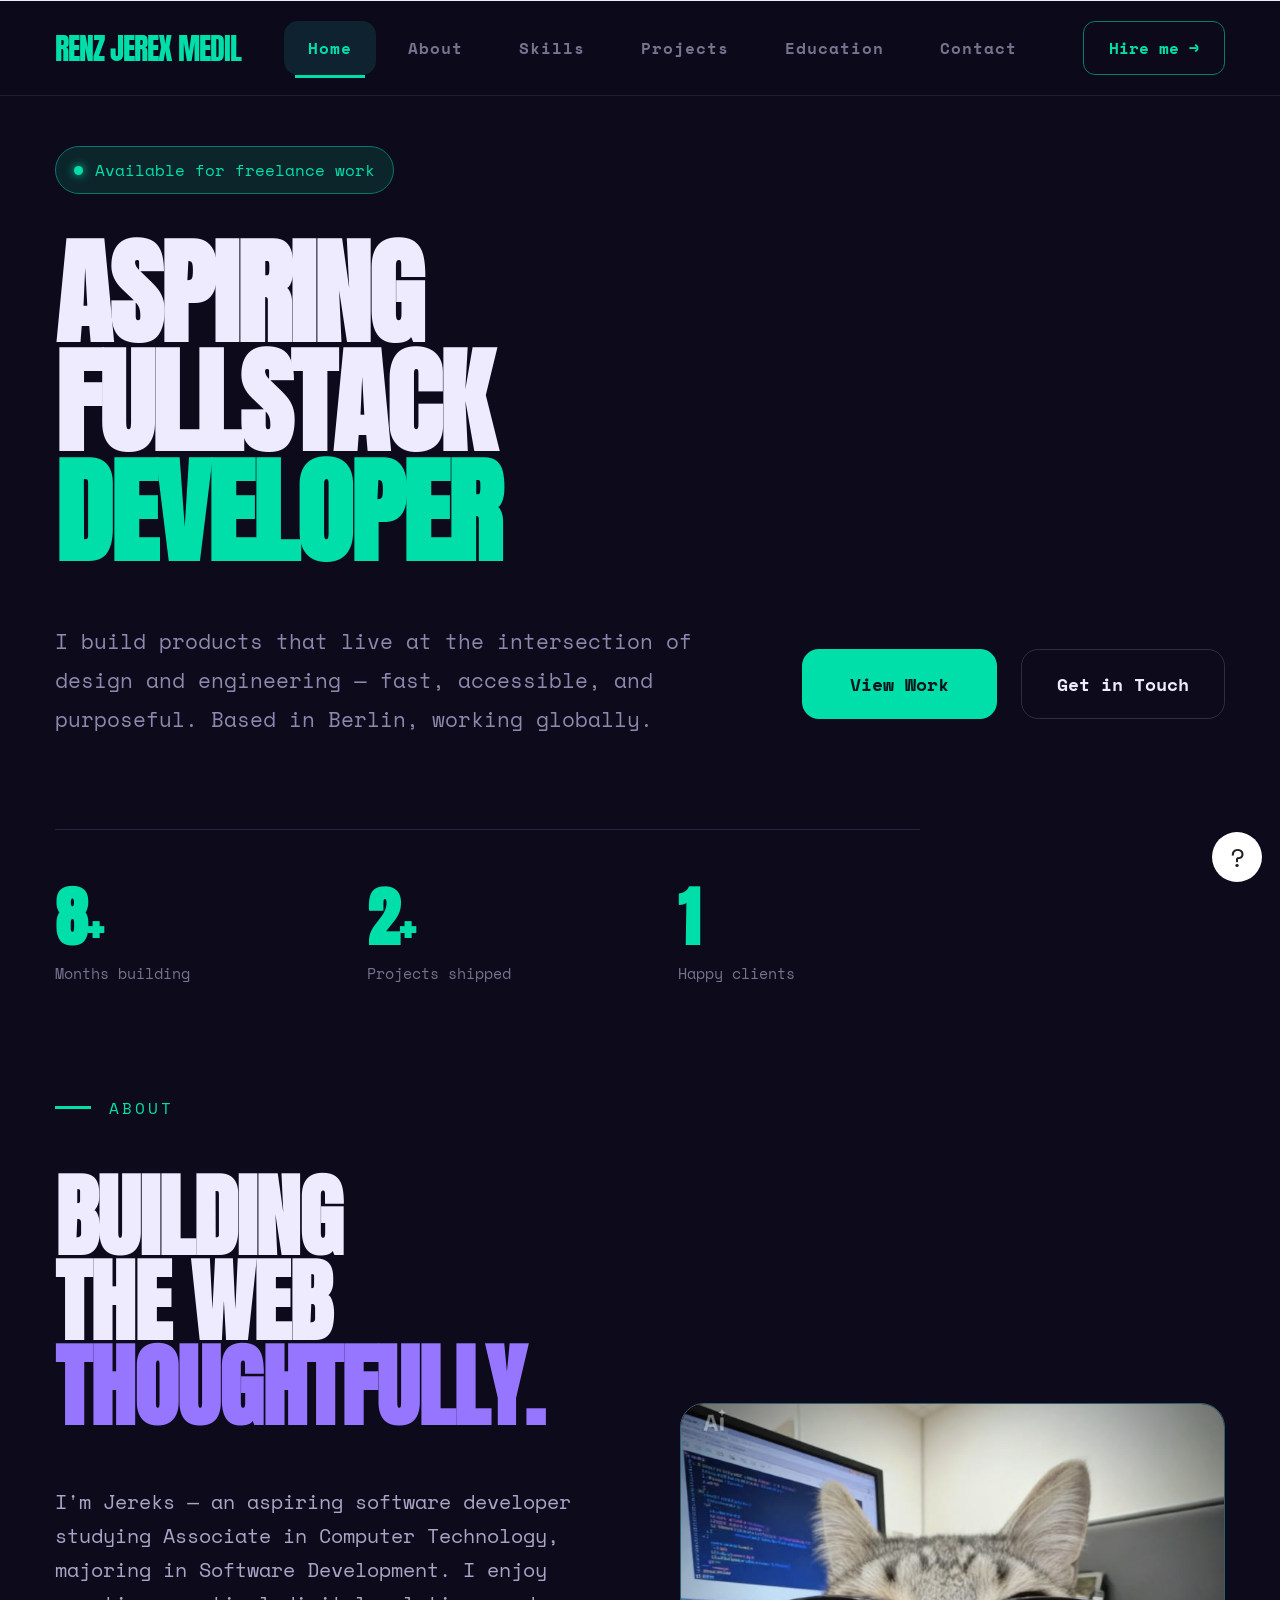
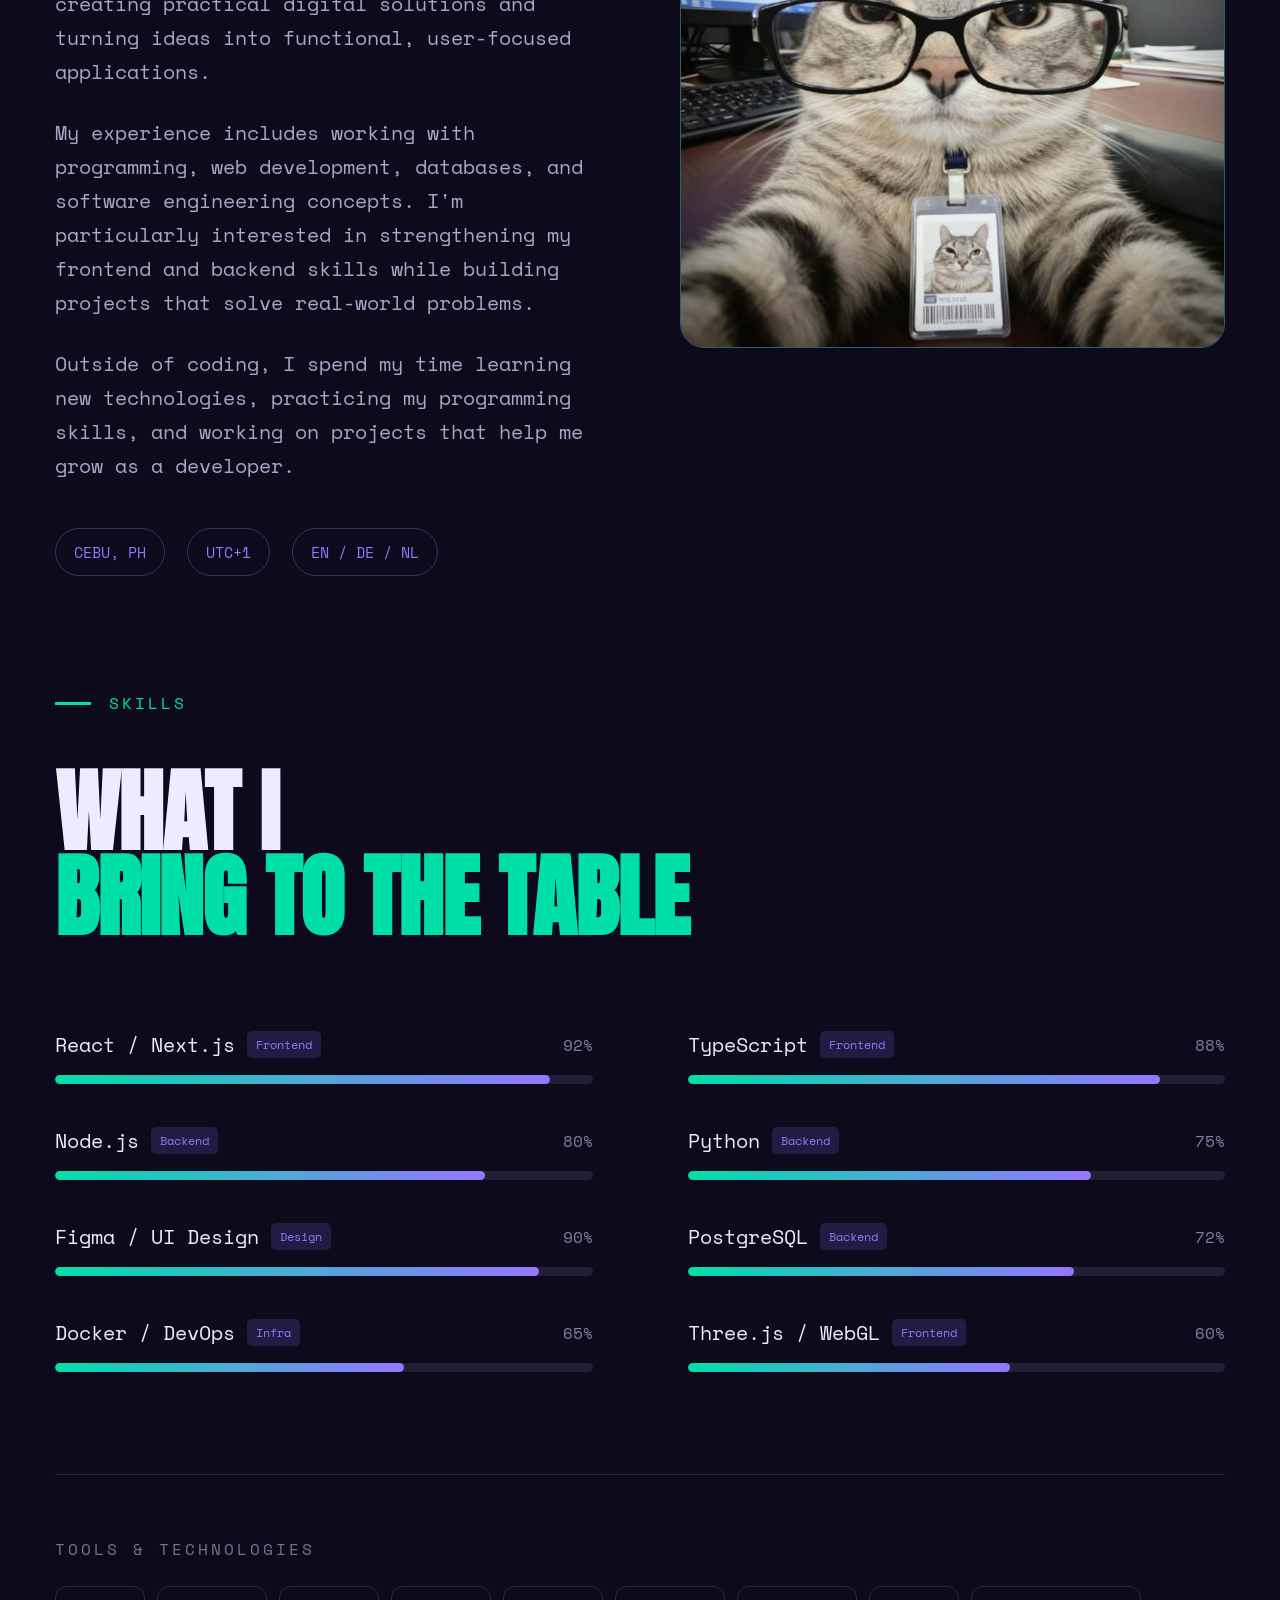
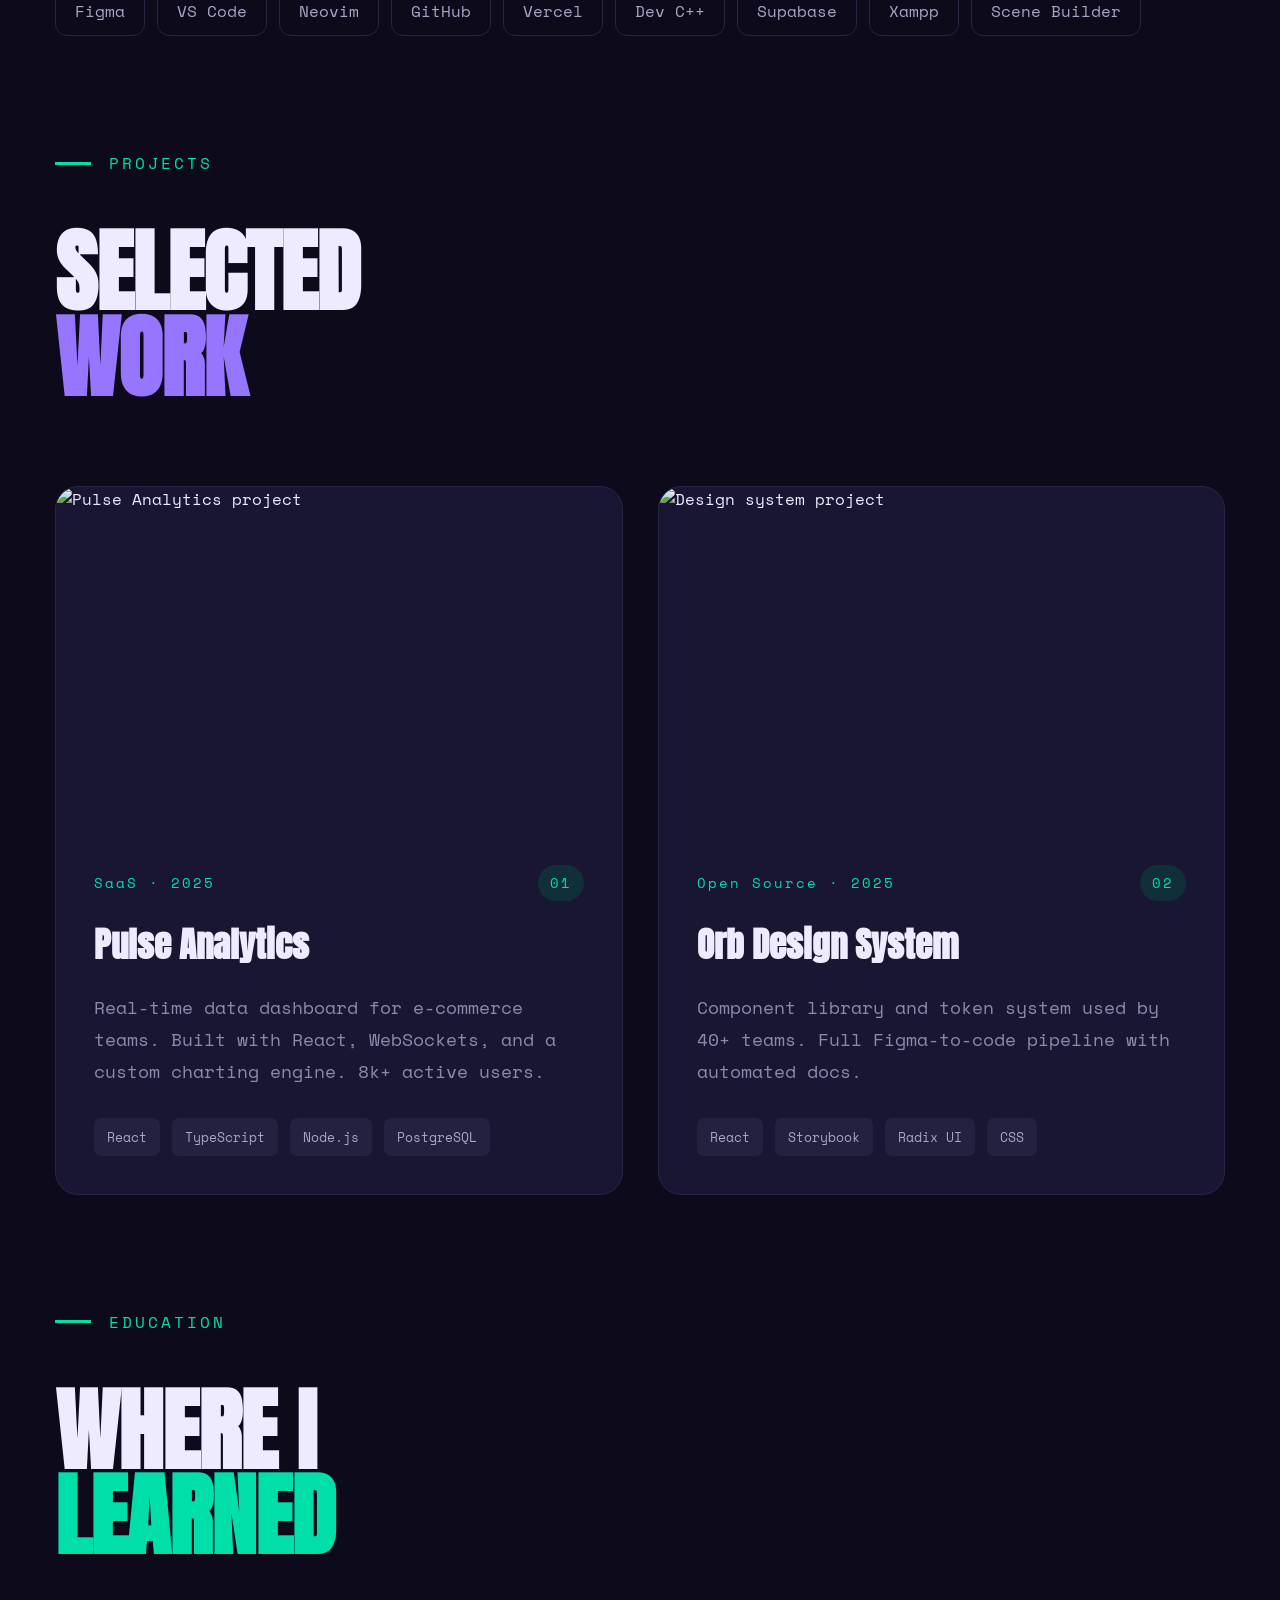
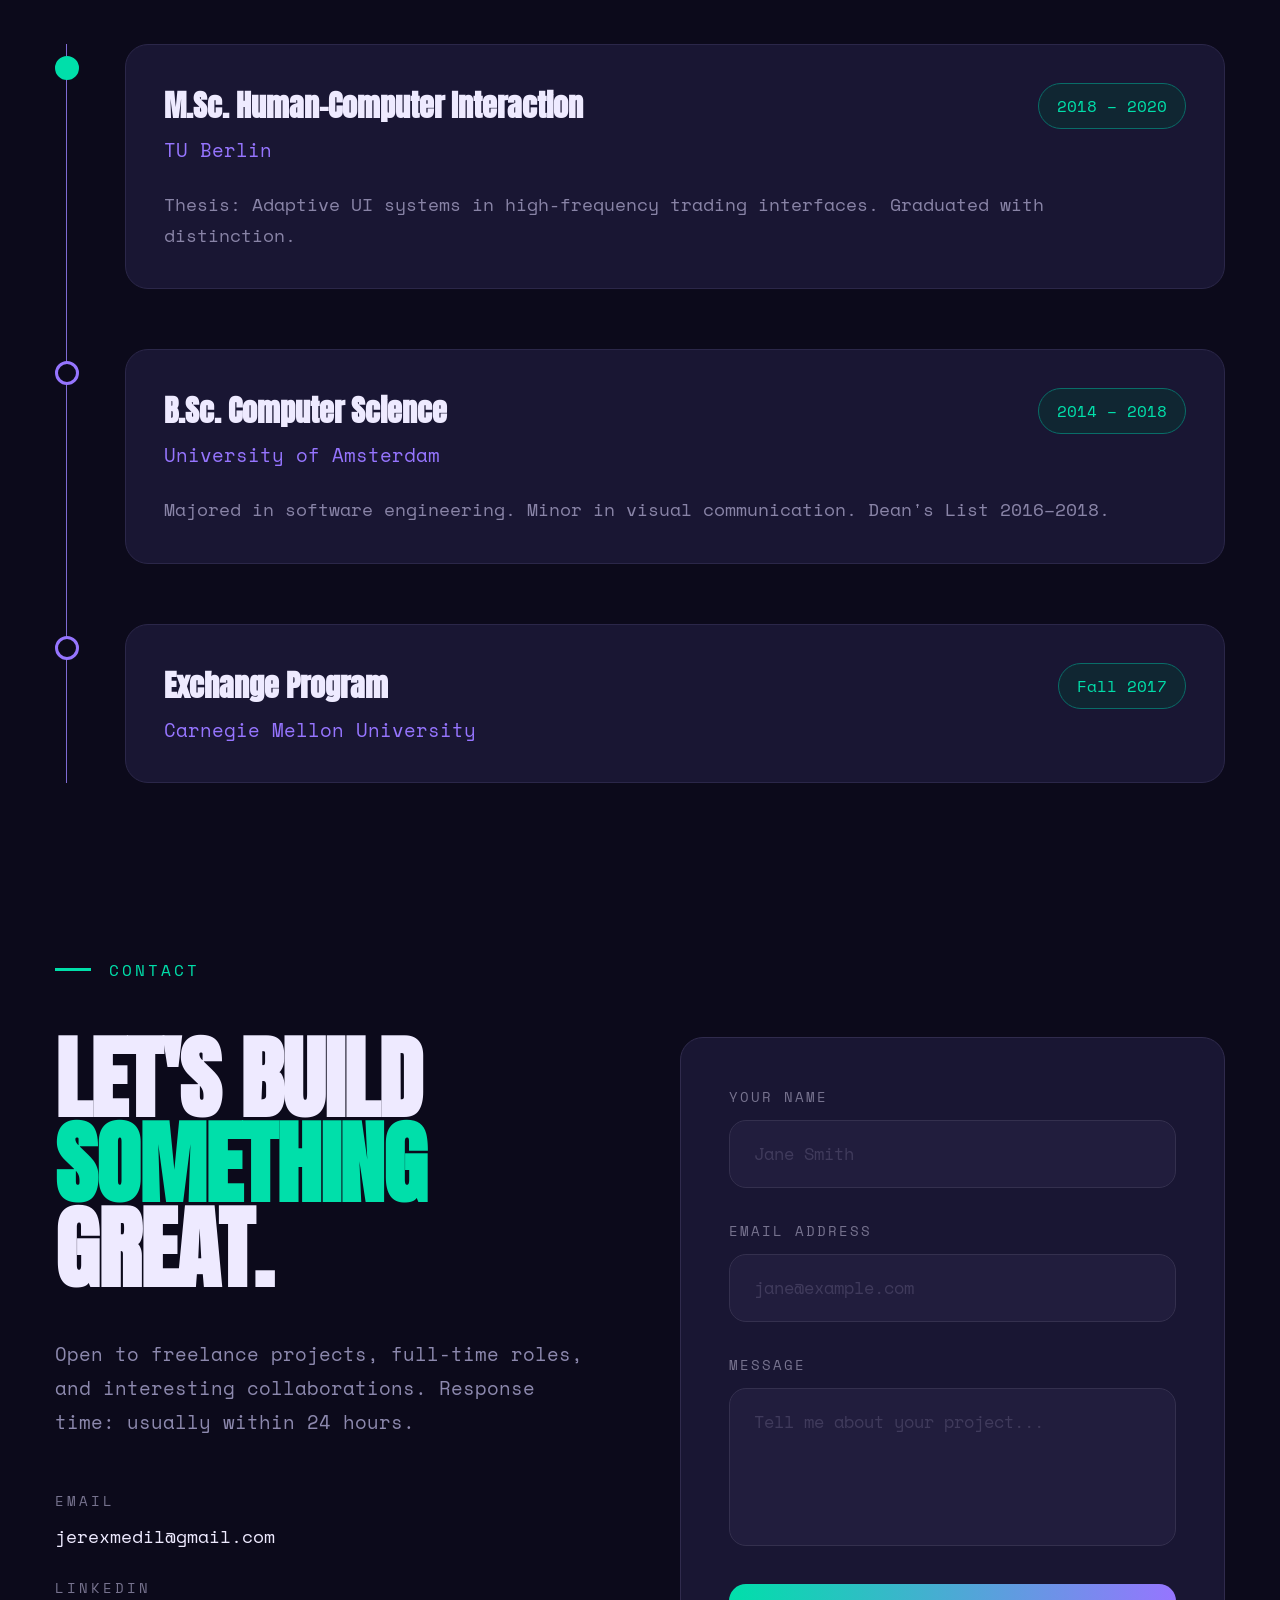
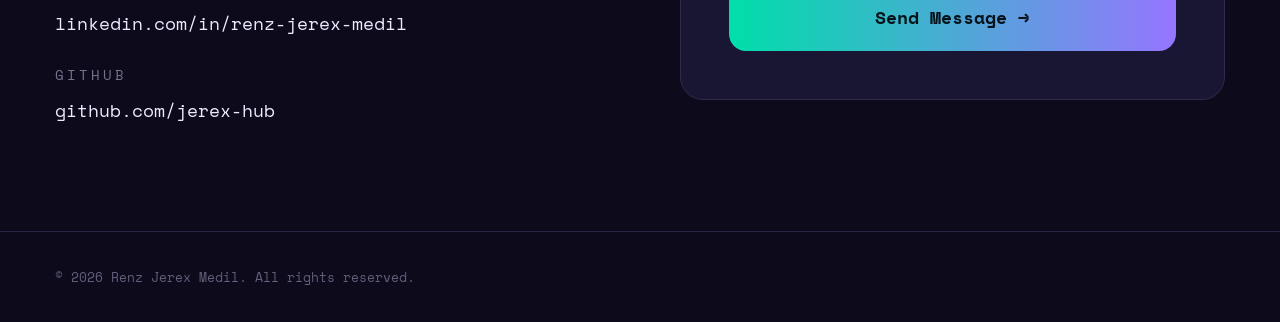
==== commit 66a0f393: "change and remove tools and technology" ====
--- a/index.html
+++ b/index.html
@@ -1,883 +1,590 @@
-<!DOCTYPE html>
+<!doctype html>
 <html lang="en">
-
-<head>
-    <meta charset="UTF-8">
-    <meta name="viewport" content="width=device-width, initial-scale=1.0">
+  <head>
+    <meta charset="UTF-8" />
+    <meta name="viewport" content="width=device-width, initial-scale=1.0" />
 
     <title>RJ Medil | Portfolio</title>
 
     <!-- Fonts -->
-    <link rel="preconnect" href="https://fonts.googleapis.com">
-    <link rel="preconnect" href="https://fonts.gstatic.com" crossorigin>
+    <link rel="preconnect" href="https://fonts.googleapis.com" />
+    <link rel="preconnect" href="https://fonts.gstatic.com" crossorigin />
 
     <link
-        href="https://fonts.googleapis.com/css2?family=Anton&family=Space+Mono:wght@400;700&display=swap"
-        rel="stylesheet"
-    >
-
-    <link rel="stylesheet" href="style.css">
-</head>
-
-<body>
-
+      href="https://fonts.googleapis.com/css2?family=Anton&family=Space+Mono:wght@400;700&display=swap"
+      rel="stylesheet"
+    />
+
+    <link rel="stylesheet" href="style.css" />
+  </head>
+
+  <body>
     <!-- =========================
          NAVBAR
     ========================== -->
 
     <header class="navbar">
-
-        <a href="#home" class="logo">
-            RENZ JEREX MEDIL
-        </a>
-
-        <nav class="nav-links" id="navLinks">
-
-            <a href="#home" class="nav-link active">
-                Home
-            </a>
-
-            <a href="#about" class="nav-link">
-                About
-            </a>
-
-            <a href="#skills" class="nav-link">
-                Skills
-            </a>
-
-            <a href="#projects" class="nav-link">
-                Projects
-            </a>
-
-            <a href="#education" class="nav-link">
-                Education
-            </a>
-
-            <a href="#contact" class="nav-link">
-                Contact
-            </a>
-
-        </nav>
-
-        <a href="#contact" class="hire-btn">
-            Hire me →
-        </a>
-
-        <button class="menu-btn" id="menuBtn">
-            ☰
-        </button>
-
+      <a href="#home" class="logo"> RENZ JEREX MEDIL </a>
+
+      <nav class="nav-links" id="navLinks">
+        <a href="#home" class="nav-link active"> Home </a>
+
+        <a href="#about" class="nav-link"> About </a>
+
+        <a href="#skills" class="nav-link"> Skills </a>
+
+        <a href="#projects" class="nav-link"> Projects </a>
+
+        <a href="#education" class="nav-link"> Education </a>
+
+        <a href="#contact" class="nav-link"> Contact </a>
+      </nav>
+
+      <a href="#contact" class="hire-btn"> Hire me → </a>
+
+      <button class="menu-btn" id="menuBtn">☰</button>
     </header>
 
-
     <!-- =========================
          HOME
     ========================== -->
 
     <section class="home section" id="home">
-
-        <div class="available">
-            <span></span>
-            Available for freelance work
-        </div>
-
-        <div class="home-content">
-
-            <div class="home-left">
-
-                <h1 class="hero-title">
-
-                    <span>ASPIRING</span>
-
-                    <span>FULLSTACK</span>
-
-                    <span class="hero-accent">
-                         DEVELOPER
-                    </span>
-
-                </h1>
-
-                <p class="hero-text">
-                    I build products that live at the intersection of design
-                    and engineering — fast, accessible, and purposeful.
-                    Based in Berlin, working globally.
-                </p>
-
-            </div>
-
-
-            <div class="home-buttons">
-
-                <a href="#projects" class="button primary">
-                    View Work
-                </a>
-
-                <a href="#contact" class="button secondary">
-                    Get in Touch
-                </a>
-
-            </div>
-
-        </div>
-
-
-        <!-- Statistics -->
-
-        <div class="statistics">
-
-            <div class="stat">
-                <h2>8<span>+</span></h2>
-                <p>Months building</p>
-            </div>
-
-            <div class="stat">
-                <h2>2<span>+</span></h2>
-                <p>Projects shipped</p>
-            </div>
-
-            <div class="stat">
-                <h2>1</h2>
-                <p>Happy clients</p>
-            </div>
-
-        </div>
-
+      <div class="available">
+        <span></span>
+        Available for freelance work
+      </div>
+
+      <div class="home-content">
+        <div class="home-left">
+          <h1 class="hero-title">
+            <span>ASPIRING</span>
+
+            <span>FULLSTACK</span>
+
+            <span class="hero-accent"> DEVELOPER </span>
+          </h1>
+
+          <p class="hero-text">
+            I build products that live at the intersection of design and
+            engineering — fast, accessible, and purposeful. Based in Berlin,
+            working globally.
+          </p>
+        </div>
+
+        <div class="home-buttons">
+          <a href="#projects" class="button primary"> View Work </a>
+
+          <a href="#contact" class="button secondary"> Get in Touch </a>
+        </div>
+      </div>
+
+      <!-- Statistics -->
+
+      <div class="statistics">
+        <div class="stat">
+          <h2>8<span>+</span></h2>
+          <p>Months building</p>
+        </div>
+
+        <div class="stat">
+          <h2>2<span>+</span></h2>
+          <p>Projects shipped</p>
+        </div>
+
+        <div class="stat">
+          <h2>1</h2>
+          <p>Happy clients</p>
+        </div>
+      </div>
     </section>
 
-
     <!-- =========================
          ABOUT
     ========================== -->
 
     <section class="about section" id="about">
-
-        <div class="section-header">
-
-            <div class="section-label">
-                <span></span>
-                ABOUT
-            </div>
-
-        </div>
-
-
-        <div class="about-container">
-
-            <div class="about-text">
-
-                <h2 class="section-title">
-
-                    <span>BUILDING</span>
-
-                    <span>THE WEB</span>
-
-                    <span class="purple">
-                        THOUGHTFULLY.
-                    </span>
-
-                </h2>
-
-
-                <p>
-                    I'm Jereks — an aspiring software developer studying 
-                    Associate in Computer Technology, majoring in Software Development. 
-                    I enjoy creating practical digital solutions and turning ideas into 
-                    functional, user-focused applications.
-                </p>
-
-                <p>
-                    My experience includes working with programming, web development, 
-                    databases, and software engineering concepts. I'm particularly 
-                    interested in strengthening my frontend and backend skills while 
-                    building projects that solve real-world problems.
-
-                </p>
-
-                <p>
-                    Outside of coding, I spend my time learning new technologies, practicing 
-                    my programming skills, and working on projects that help me grow as a developer.
-                </p>
-
-
-                <div class="about-tags">
-
-                    <span>CEBU, PH</span>
-                    <span>UTC+1</span>
-                    <span>EN / DE / NL</span>
-
-                </div>
-
-            </div>
-
-
-            <div class="profile-wrapper">
-
-                <img
-                    src="images/pp.jpg"
-                    alt="Profile photo"
-                    class="profile-image"
-                >
-
-                <div class="profile-decoration"></div>
-
-            </div>
-
-        </div>
-
+      <div class="section-header">
+        <div class="section-label">
+          <span></span>
+          ABOUT
+        </div>
+      </div>
+
+      <div class="about-container">
+        <div class="about-text">
+          <h2 class="section-title">
+            <span>BUILDING</span>
+
+            <span>THE WEB</span>
+
+            <span class="purple"> THOUGHTFULLY. </span>
+          </h2>
+
+          <p>
+            I'm Jereks — an aspiring software developer studying Associate in
+            Computer Technology, majoring in Software Development. I enjoy
+            creating practical digital solutions and turning ideas into
+            functional, user-focused applications.
+          </p>
+
+          <p>
+            My experience includes working with programming, web development,
+            databases, and software engineering concepts. I'm particularly
+            interested in strengthening my frontend and backend skills while
+            building projects that solve real-world problems.
+          </p>
+
+          <p>
+            Outside of coding, I spend my time learning new technologies,
+            practicing my programming skills, and working on projects that help
+            me grow as a developer.
+          </p>
+
+          <div class="about-tags">
+            <span>CEBU, PH</span>
+            <span>UTC+1</span>
+            <span>EN / DE / NL</span>
+          </div>
+        </div>
+
+        <div class="profile-wrapper">
+          <img src="images/pp.jpg" alt="Profile photo" class="profile-image" />
+
+          <div class="profile-decoration"></div>
+        </div>
+      </div>
     </section>
 
-
     <!-- =========================
          SKILLS
     ========================== -->
 
     <section class="skills section" id="skills">
-
-        <div class="section-label">
-            <span></span>
-            SKILLS
-        </div>
-
-
-        <h2 class="section-title">
-
-            <span>WHAT I</span>
-
-            <span class="green">
-                BRING TO THE TABLE
-            </span>
-
-        </h2>
-
-
-        <div class="skills-grid">
-
-
-            <!-- LEFT -->
-
-            <div class="skills-column">
-
-                <div class="skill">
-
-                    <div class="skill-info">
-
-                        <div>
-                            React / Next.js
-
-                            <small>Frontend</small>
-                        </div>
-
-                        <span>92%</span>
-
-                    </div>
-
-                    <div class="skill-bar">
-                        <div style="width: 92%"></div>
-                    </div>
-
-                </div>
-
-
-                <div class="skill">
-
-                    <div class="skill-info">
-
-                        <div>
-                            Node.js
-
-                            <small>Backend</small>
-                        </div>
-
-                        <span>80%</span>
-
-                    </div>
-
-                    <div class="skill-bar">
-                        <div style="width: 80%"></div>
-                    </div>
-
-                </div>
-
-
-                <div class="skill">
-
-                    <div class="skill-info">
-
-                        <div>
-                            Figma / UI Design
-
-                            <small>Design</small>
-                        </div>
-
-                        <span>90%</span>
-
-                    </div>
-
-                    <div class="skill-bar">
-                        <div style="width: 90%"></div>
-                    </div>
-
-                </div>
-
-
-                <div class="skill">
-
-                    <div class="skill-info">
-
-                        <div>
-                            Docker / DevOps
-
-                            <small>Infra</small>
-                        </div>
-
-                        <span>65%</span>
-
-                    </div>
-
-                    <div class="skill-bar">
-                        <div style="width: 65%"></div>
-                    </div>
-
-                </div>
-
-            </div>
-
-
-            <!-- RIGHT -->
-
-            <div class="skills-column">
-
-                <div class="skill">
-
-                    <div class="skill-info">
-
-                        <div>
-                            TypeScript
-
-                            <small>Frontend</small>
-                        </div>
-
-                        <span>88%</span>
-
-                    </div>
-
-                    <div class="skill-bar">
-                        <div style="width: 88%"></div>
-                    </div>
-
-                </div>
-
-
-                <div class="skill">
-
-                    <div class="skill-info">
-
-                        <div>
-                            Python
-
-                            <small>Backend</small>
-                        </div>
-
-                        <span>75%</span>
-
-                    </div>
-
-                    <div class="skill-bar">
-                        <div style="width: 75%"></div>
-                    </div>
-
-                </div>
-
-
-                <div class="skill">
-
-                    <div class="skill-info">
-
-                        <div>
-                            PostgreSQL
-
-                            <small>Backend</small>
-                        </div>
-
-                        <span>72%</span>
-
-                    </div>
-
-                    <div class="skill-bar">
-                        <div style="width: 72%"></div>
-                    </div>
-
-                </div>
-
-
-                <div class="skill">
-
-                    <div class="skill-info">
-
-                        <div>
-                            Three.js / WebGL
-
-                            <small>Frontend</small>
-                        </div>
-
-                        <span>60%</span>
-
-                    </div>
-
-                    <div class="skill-bar">
-                        <div style="width: 60%"></div>
-                    </div>
-
-                </div>
-
-            </div>
-
-        </div>
-
-
-        <!-- Tools -->
-
-        <div class="tools">
-
-            <p>TOOLS &amp; TECHNOLOGIES</p>
-
-            <div class="tool-list">
-
-                <span>Figma</span>
-                <span>VS Code</span>
-                <span>Neovim</span>
-                <span>GitHub</span>
-                <span>Vercel</span>
-                <span>Railway</span>
-                <span>Supabase</span>
-                <span>Linear</span>
-                <span>Notion</span>
-                <span>Storybook</span>
-                <span>Playwright</span>
-                <span>Vitest</span>
-
-            </div>
-
-        </div>
-
+      <div class="section-label">
+        <span></span>
+        SKILLS
+      </div>
+
+      <h2 class="section-title">
+        <span>WHAT I</span>
+
+        <span class="green"> BRING TO THE TABLE </span>
+      </h2>
+
+      <div class="skills-grid">
+        <!-- LEFT -->
+
+        <div class="skills-column">
+          <div class="skill">
+            <div class="skill-info">
+              <div>
+                React / Next.js
+
+                <small>Frontend</small>
+              </div>
+
+              <span>92%</span>
+            </div>
+
+            <div class="skill-bar">
+              <div style="width: 92%"></div>
+            </div>
+          </div>
+
+          <div class="skill">
+            <div class="skill-info">
+              <div>
+                Node.js
+
+                <small>Backend</small>
+              </div>
+
+              <span>80%</span>
+            </div>
+
+            <div class="skill-bar">
+              <div style="width: 80%"></div>
+            </div>
+          </div>
+
+          <div class="skill">
+            <div class="skill-info">
+              <div>
+                Figma / UI Design
+
+                <small>Design</small>
+              </div>
+
+              <span>90%</span>
+            </div>
+
+            <div class="skill-bar">
+              <div style="width: 90%"></div>
+            </div>
+          </div>
+
+          <div class="skill">
+            <div class="skill-info">
+              <div>
+                Docker / DevOps
+
+                <small>Infra</small>
+              </div>
+
+              <span>65%</span>
+            </div>
+
+            <div class="skill-bar">
+              <div style="width: 65%"></div>
+            </div>
+          </div>
+        </div>
+
+        <!-- RIGHT -->
+
+        <div class="skills-column">
+          <div class="skill">
+            <div class="skill-info">
+              <div>
+                TypeScript
+
+                <small>Frontend</small>
+              </div>
+
+              <span>88%</span>
+            </div>
+
+            <div class="skill-bar">
+              <div style="width: 88%"></div>
+            </div>
+          </div>
+
+          <div class="skill">
+            <div class="skill-info">
+              <div>
+                Python
+
+                <small>Backend</small>
+              </div>
+
+              <span>75%</span>
+            </div>
+
+            <div class="skill-bar">
+              <div style="width: 75%"></div>
+            </div>
+          </div>
+
+          <div class="skill">
+            <div class="skill-info">
+              <div>
+                PostgreSQL
+
+                <small>Backend</small>
+              </div>
+
+              <span>72%</span>
+            </div>
+
+            <div class="skill-bar">
+              <div style="width: 72%"></div>
+            </div>
+          </div>
+
+          <div class="skill">
+            <div class="skill-info">
+              <div>
+                Three.js / WebGL
+
+                <small>Frontend</small>
+              </div>
+
+              <span>60%</span>
+            </div>
+
+            <div class="skill-bar">
+              <div style="width: 60%"></div>
+            </div>
+          </div>
+        </div>
+      </div>
+
+      <!-- Tools -->
+
+      <div class="tools">
+        <p>TOOLS &amp; TECHNOLOGIES</p>
+
+        <div class="tool-list">
+          <span>Figma</span>
+          <span>VS Code</span>
+          <span>Neovim</span>
+          <span>GitHub</span>
+          <span>Vercel</span>
+          <span>Dev C++</span>
+          <span>Supabase</span>
+          <span>Xampp</span>
+          <span>Scene Builder</span>
+          <!-- <span>Storybook</span>
+          <span>Playwright</span>
+          <span>Vitest</span> -->
+        </div>
+      </div>
     </section>
 
-
     <!-- =========================
          PROJECTS
     ========================== -->
 
     <section class="projects section" id="projects">
-
-        <div class="section-label">
-            <span></span>
-            PROJECTS
-        </div>
-
-
-        <h2 class="section-title">
-
-            <span>SELECTED</span>
-
-            <span class="purple">
-                WORK
-            </span>
-
-        </h2>
-
-
-        <div class="project-grid">
-
-
-            <!-- PROJECT 1 -->
-
-            <article class="project-card">
-
-                <div class="project-image">
-
-                    <img
-                        src="images/project1.jpg"
-                        alt="Pulse Analytics project"
-                    >
-
-                </div>
-
-
-                <div class="project-content">
-
-                    <div class="project-meta">
-                        SaaS · 2025
-
-                        <span>01</span>
-                    </div>
-
-                    <h3>
-                        Pulse Analytics
-                    </h3>
-
-                    <p>
-                        Real-time data dashboard for e-commerce teams.
-                        Built with React, WebSockets, and a custom charting
-                        engine. 8k+ active users.
-                    </p>
-
-
-                    <div class="project-tags">
-
-                        <span>React</span>
-                        <span>TypeScript</span>
-                        <span>Node.js</span>
-                        <span>PostgreSQL</span>
-
-                    </div>
-
-                </div>
-
-            </article>
-
-
-            <!-- PROJECT 2 -->
-
-            <article class="project-card">
-
-                <div class="project-image">
-
-                    <img
-                        src="images/project2.jpg"
-                        alt="Design system project"
-                    >
-
-                </div>
-
-
-                <div class="project-content">
-
-                    <div class="project-meta">
-                        Open Source · 2025
-
-                        <span>02</span>
-                    </div>
-
-                    <h3>
-                        Orb Design System
-                    </h3>
-
-                    <p>
-                        Component library and token system used by 40+
-                        teams. Full Figma-to-code pipeline with automated
-                        docs.
-                    </p>
-
-
-                    <div class="project-tags">
-
-                        <span>React</span>
-                        <span>Storybook</span>
-                        <span>Radix UI</span>
-                        <span>CSS</span>
-
-                    </div>
-
-                </div>
-
-            </article>
-
-        </div>
-
+      <div class="section-label">
+        <span></span>
+        PROJECTS
+      </div>
+
+      <h2 class="section-title">
+        <span>SELECTED</span>
+
+        <span class="purple"> WORK </span>
+      </h2>
+
+      <div class="project-grid">
+        <!-- PROJECT 1 -->
+
+        <article class="project-card">
+          <div class="project-image">
+            <img src="images/project1.jpg" alt="Pulse Analytics project" />
+          </div>
+
+          <div class="project-content">
+            <div class="project-meta">
+              SaaS · 2025
+
+              <span>01</span>
+            </div>
+
+            <h3>Pulse Analytics</h3>
+
+            <p>
+              Real-time data dashboard for e-commerce teams. Built with React,
+              WebSockets, and a custom charting engine. 8k+ active users.
+            </p>
+
+            <div class="project-tags">
+              <span>React</span>
+              <span>TypeScript</span>
+              <span>Node.js</span>
+              <span>PostgreSQL</span>
+            </div>
+          </div>
+        </article>
+
+        <!-- PROJECT 2 -->
+
+        <article class="project-card">
+          <div class="project-image">
+            <img src="images/project2.jpg" alt="Design system project" />
+          </div>
+
+          <div class="project-content">
+            <div class="project-meta">
+              Open Source · 2025
+
+              <span>02</span>
+            </div>
+
+            <h3>Orb Design System</h3>
+
+            <p>
+              Component library and token system used by 40+ teams. Full
+              Figma-to-code pipeline with automated docs.
+            </p>
+
+            <div class="project-tags">
+              <span>React</span>
+              <span>Storybook</span>
+              <span>Radix UI</span>
+              <span>CSS</span>
+            </div>
+          </div>
+        </article>
+      </div>
     </section>
 
-
     <!-- =========================
          EDUCATION
     ========================== -->
 
     <section class="education section" id="education">
-
-        <div class="section-label">
-            <span></span>
-            EDUCATION
-        </div>
-
-
-        <h2 class="section-title">
-
-            <span>WHERE I</span>
-
-            <span class="green">
-                LEARNED
-            </span>
-
-        </h2>
-
-
-        <div class="timeline">
-
-
-            <!-- ITEM 1 -->
-
-            <div class="timeline-item">
-
-                <div class="timeline-dot active-dot"></div>
-
-                <div class="education-card">
-
-                    <div class="education-top">
-
-                        <div>
-
-                            <h3>
-                                M.Sc. Human-Computer Interaction
-                            </h3>
-
-                            <p class="school">
-                                TU Berlin
-                            </p>
-
-                        </div>
-
-                        <span class="date">
-                            2018 – 2020
-                        </span>
-
-                    </div>
-
-                    <p class="education-description">
-                        Thesis: Adaptive UI systems in high-frequency
-                        trading interfaces. Graduated with distinction.
-                    </p>
-
-                </div>
-
-            </div>
-
-
-            <!-- ITEM 2 -->
-
-            <div class="timeline-item">
-
-                <div class="timeline-dot"></div>
-
-                <div class="education-card">
-
-                    <div class="education-top">
-
-                        <div>
-
-                            <h3>
-                                B.Sc. Computer Science
-                            </h3>
-
-                            <p class="school">
-                                University of Amsterdam
-                            </p>
-
-                        </div>
-
-                        <span class="date">
-                            2014 – 2018
-                        </span>
-
-                    </div>
-
-                    <p class="education-description">
-                        Majored in software engineering. Minor in visual
-                        communication. Dean's List 2016–2018.
-                    </p>
-
-                </div>
-
-            </div>
-
-
-            <!-- ITEM 3 -->
-
-            <div class="timeline-item">
-
-                <div class="timeline-dot"></div>
-
-                <div class="education-card">
-
-                    <div class="education-top">
-
-                        <div>
-
-                            <h3>
-                                Exchange Program
-                            </h3>
-
-                            <p class="school">
-                                Carnegie Mellon University
-                            </p>
-
-                        </div>
-
-                        <span class="date">
-                            Fall 2017
-                        </span>
-
-                    </div>
-
-                </div>
-
-            </div>
-
-        </div>
-
+      <div class="section-label">
+        <span></span>
+        EDUCATION
+      </div>
+
+      <h2 class="section-title">
+        <span>WHERE I</span>
+
+        <span class="green"> LEARNED </span>
+      </h2>
+
+      <div class="timeline">
+        <!-- ITEM 1 -->
+
+        <div class="timeline-item">
+          <div class="timeline-dot active-dot"></div>
+
+          <div class="education-card">
+            <div class="education-top">
+              <div>
+                <h3>M.Sc. Human-Computer Interaction</h3>
+
+                <p class="school">TU Berlin</p>
+              </div>
+
+              <span class="date"> 2018 – 2020 </span>
+            </div>
+
+            <p class="education-description">
+              Thesis: Adaptive UI systems in high-frequency trading interfaces.
+              Graduated with distinction.
+            </p>
+          </div>
+        </div>
+
+        <!-- ITEM 2 -->
+
+        <div class="timeline-item">
+          <div class="timeline-dot"></div>
+
+          <div class="education-card">
+            <div class="education-top">
+              <div>
+                <h3>B.Sc. Computer Science</h3>
+
+                <p class="school">University of Amsterdam</p>
+              </div>
+
+              <span class="date"> 2014 – 2018 </span>
+            </div>
+
+            <p class="education-description">
+              Majored in software engineering. Minor in visual communication.
+              Dean's List 2016–2018.
+            </p>
+          </div>
+        </div>
+
+        <!-- ITEM 3 -->
+
+        <div class="timeline-item">
+          <div class="timeline-dot"></div>
+
+          <div class="education-card">
+            <div class="education-top">
+              <div>
+                <h3>Exchange Program</h3>
+
+                <p class="school">Carnegie Mellon University</p>
+              </div>
+
+              <span class="date"> Fall 2017 </span>
+            </div>
+          </div>
+        </div>
+      </div>
     </section>
 
-
     <!-- =========================
          CONTACT
     ========================== -->
 
     <section class="contact section" id="contact">
-
-        <div class="section-label">
-            <span></span>
-            CONTACT
-        </div>
-
-
-        <div class="contact-container">
-
-
-            <!-- LEFT -->
-
-            <div class="contact-info">
-
-                <h2 class="section-title">
-
-                    <span>LET'S BUILD</span>
-
-                    <span class="green">
-                        SOMETHING
-                    </span>
-
-                    <span>
-                        GREAT.
-                    </span>
-
-                </h2>
-
-
-                <p>
-                    Open to freelance projects, full-time roles, and
-                    interesting collaborations. Response time: usually
-                    within 24 hours.
-                </p>
-
-
-                <div class="contact-details">
-
-                    <div>
-
-                        <span>EMAIL</span>
-
-                        <a href="mailto:jerexmedil@gmail.com">
-                            jerexmedil@gmail.com
-                        </a>
-
-                    </div>
-
-
-                    <div>
-
-                        <span>LINKEDIN</span>
-
-                        <a href="https://www.linkedin.com/in/renz-jerex-medil-0b7b21424/">
-                            linkedin.com/in/renz-jerex-medil
-                        </a>
-
-                    </div>
-
-
-                    <div>
-
-                        <span>GITHUB</span>
-
-                        <a href="https://github.com/jerex-hub">
-                            github.com/jerex-hub
-                        </a>
-
-                    </div>
-
-                </div>
-
-            </div>
-
-
-            <!-- FORM -->
-
-            <form class="contact-form" id="contactForm">
-
-                <label for="name">
-                    YOUR NAME
-                </label>
-
-                <input
-                    type="text"
-                    id="name"
-                    placeholder="Jane Smith"
-                    required
-                >
-
-
-                <label for="email">
-                    EMAIL ADDRESS
-                </label>
-
-                <input
-                    type="email"
-                    id="email"
-                    placeholder="jane@example.com"
-                    required
-                >
-
-
-                <label for="message">
-                    MESSAGE
-                </label>
-
-                <textarea
-                    id="message"
-                    placeholder="Tell me about your project..."
-                    required
-                ></textarea>
-
-
-                <button type="submit">
-                    Send Message →
-                </button>
-
-            </form>
-
-        </div>
-
+      <div class="section-label">
+        <span></span>
+        CONTACT
+      </div>
+
+      <div class="contact-container">
+        <!-- LEFT -->
+
+        <div class="contact-info">
+          <h2 class="section-title">
+            <span>LET'S BUILD</span>
+
+            <span class="green"> SOMETHING </span>
+
+            <span> GREAT. </span>
+          </h2>
+
+          <p>
+            Open to freelance projects, full-time roles, and interesting
+            collaborations. Response time: usually within 24 hours.
+          </p>
+
+          <div class="contact-details">
+            <div>
+              <span>EMAIL</span>
+
+              <a href="mailto:jerexmedil@gmail.com"> jerexmedil@gmail.com </a>
+            </div>
+
+            <div>
+              <span>LINKEDIN</span>
+
+              <a href="https://www.linkedin.com/in/renz-jerex-medil-0b7b21424/">
+                linkedin.com/in/renz-jerex-medil
+              </a>
+            </div>
+
+            <div>
+              <span>GITHUB</span>
+
+              <a href="https://github.com/jerex-hub"> github.com/jerex-hub </a>
+            </div>
+          </div>
+        </div>
+
+        <!-- FORM -->
+
+        <form class="contact-form" id="contactForm">
+          <label for="name"> YOUR NAME </label>
+
+          <input type="text" id="name" placeholder="Jane Smith" required />
+
+          <label for="email"> EMAIL ADDRESS </label>
+
+          <input
+            type="email"
+            id="email"
+            placeholder="jane@example.com"
+            required
+          />
+
+          <label for="message"> MESSAGE </label>
+
+          <textarea
+            id="message"
+            placeholder="Tell me about your project..."
+            required
+          ></textarea>
+
+          <button type="submit">Send Message →</button>
+        </form>
+      </div>
     </section>
 
-
     <!-- =========================
          FOOTER
     ========================== -->
 
     <footer>
-
-        <p>
-            © 2026 Renz Jerex Medil. All rights reserved.
-        </p>
-
+      <p>© 2026 Renz Jerex Medil. All rights reserved.</p>
     </footer>
 
-
     <!-- HELP BxUTTON -->
 
-    <button class="help-btn" id="helpBtn">
-        ?
-    </button>
-
+    <button class="help-btn" id="helpBtn">?</button>
 
     <script src="script.js"></script>
-
-</body>
-
-</html>+  </body>
+</html>
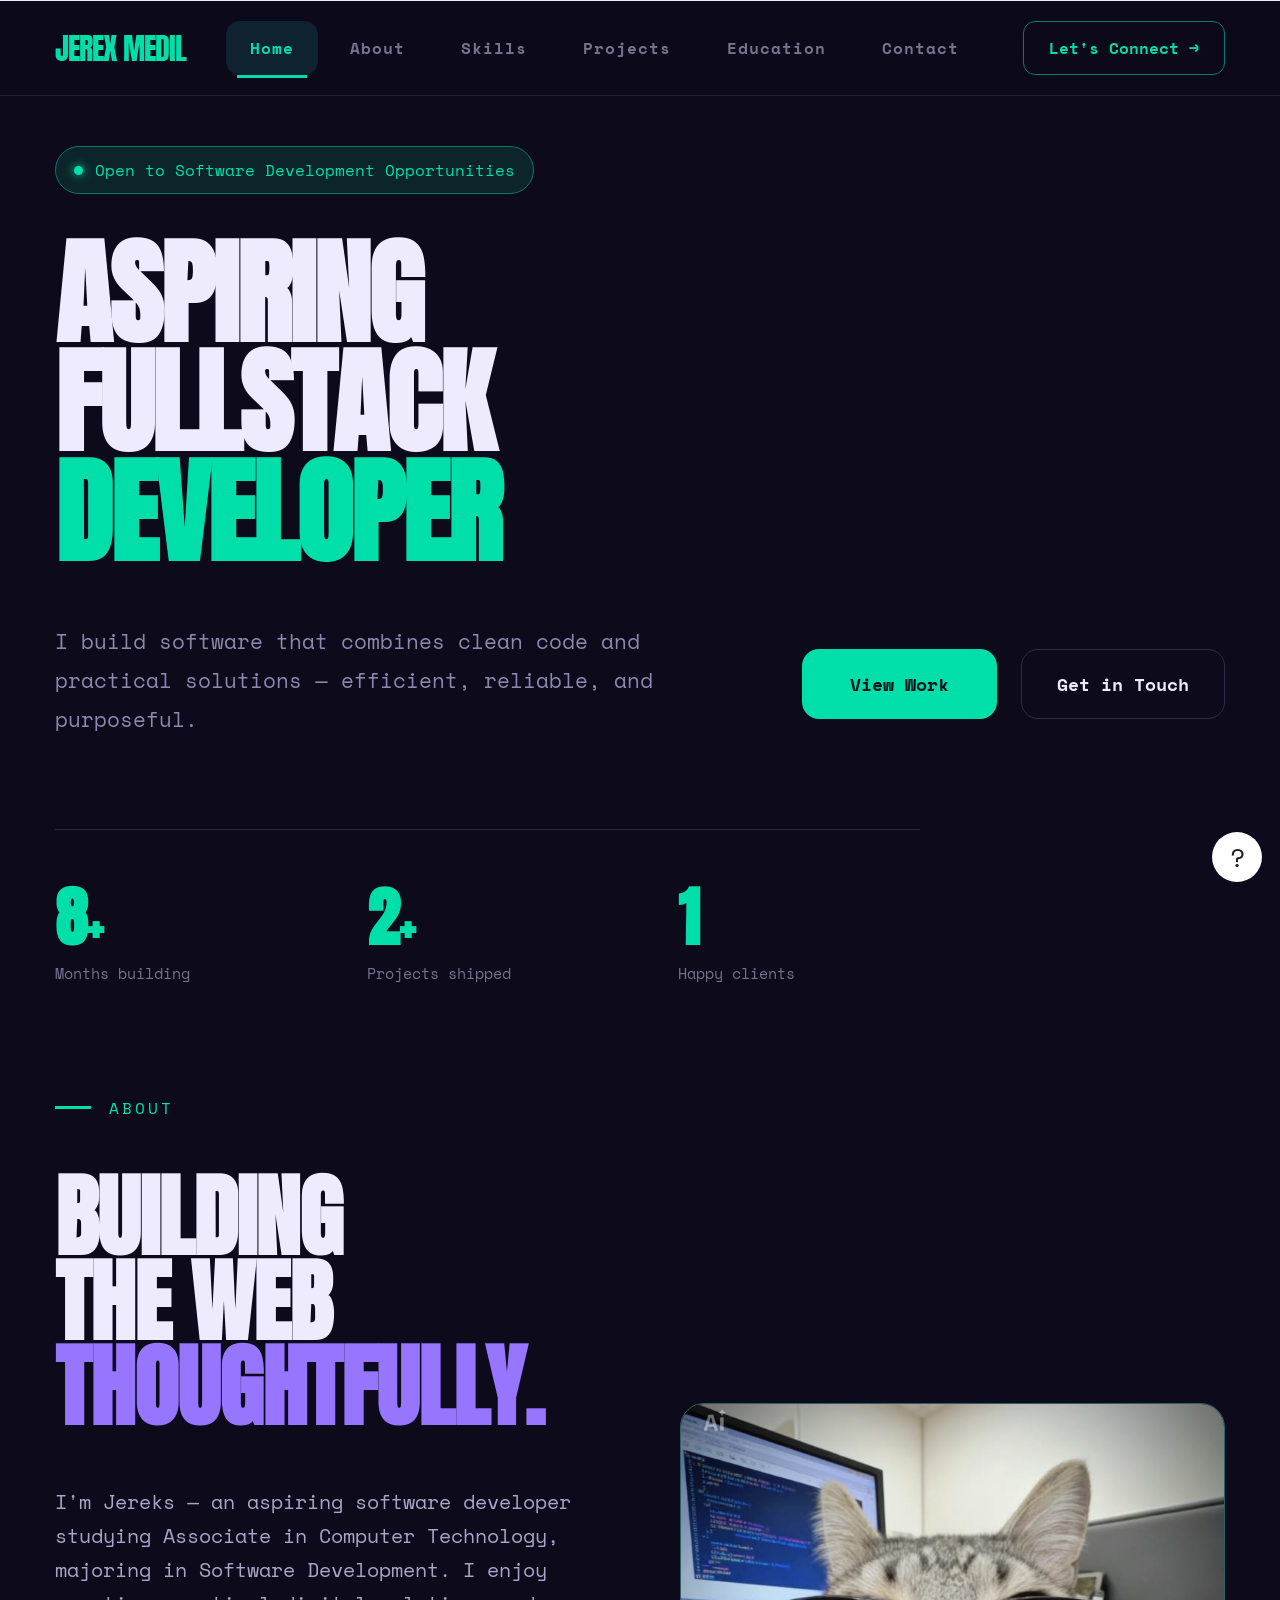
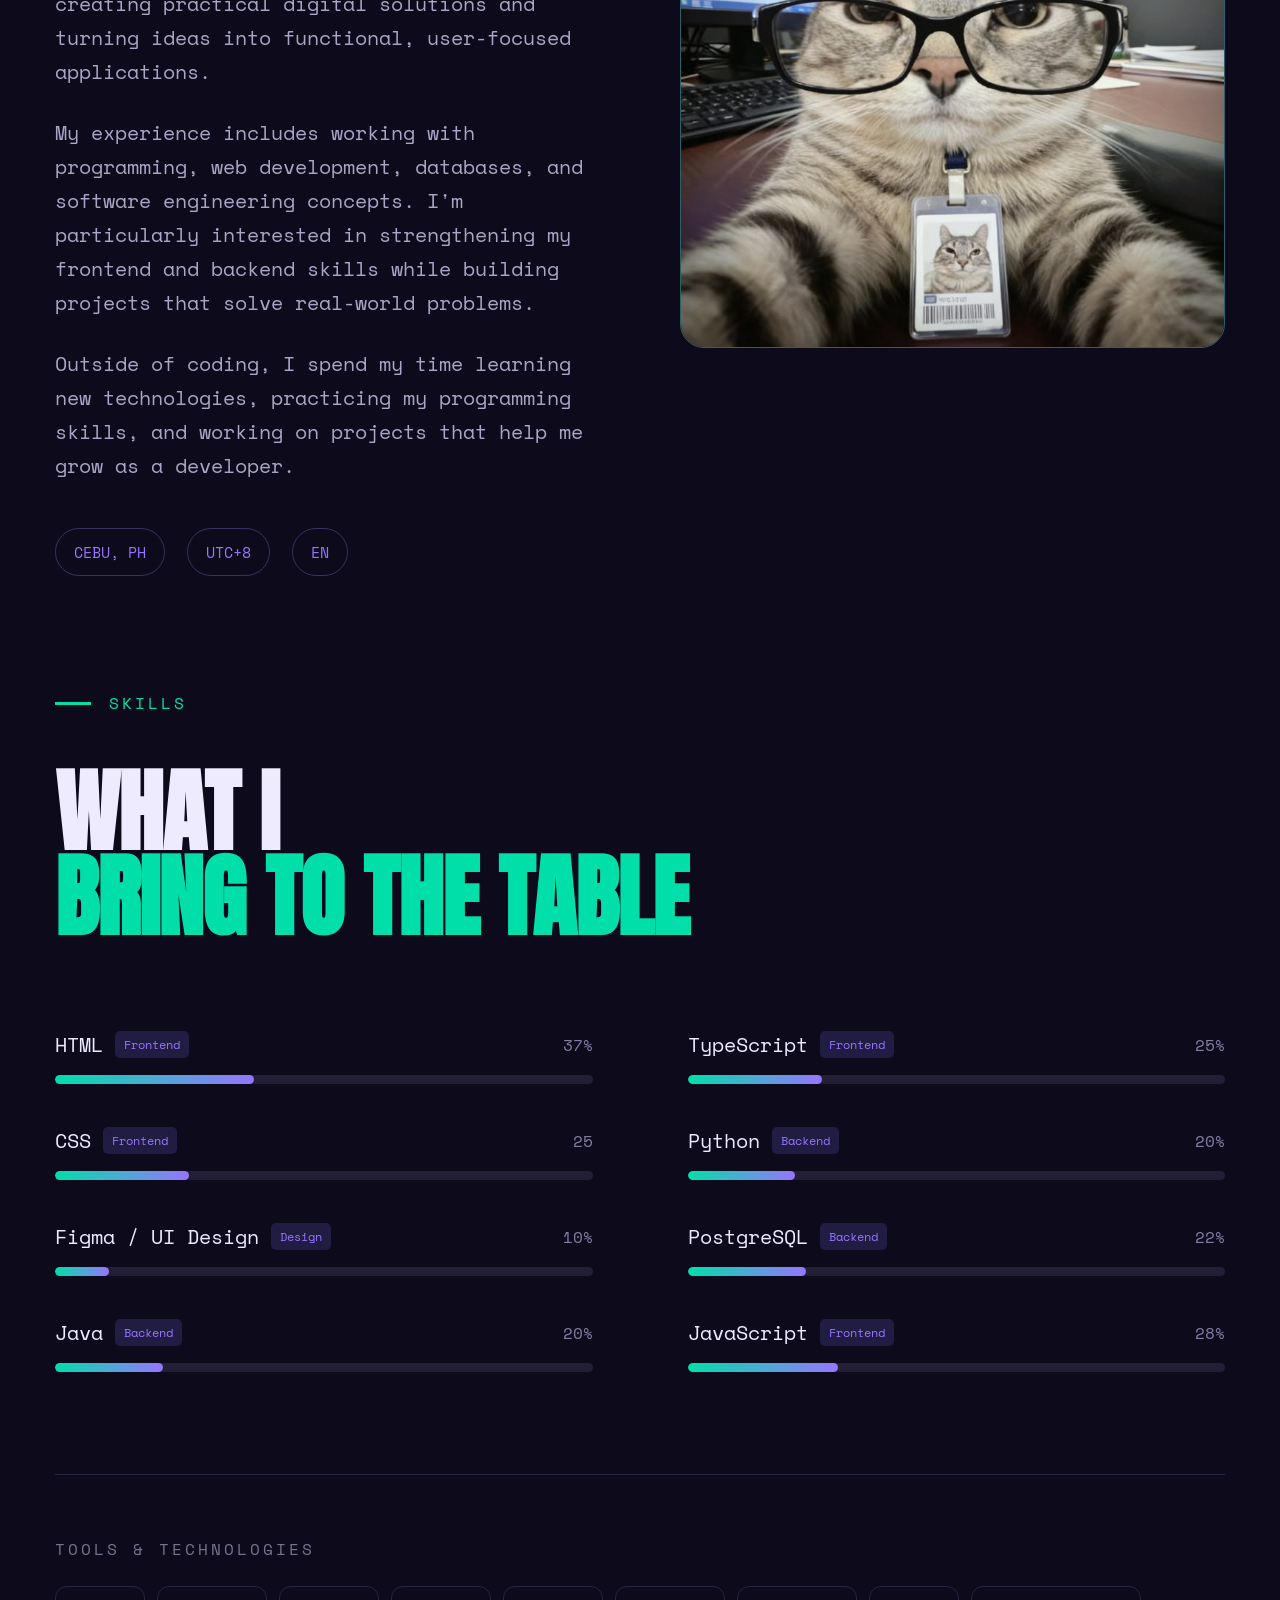
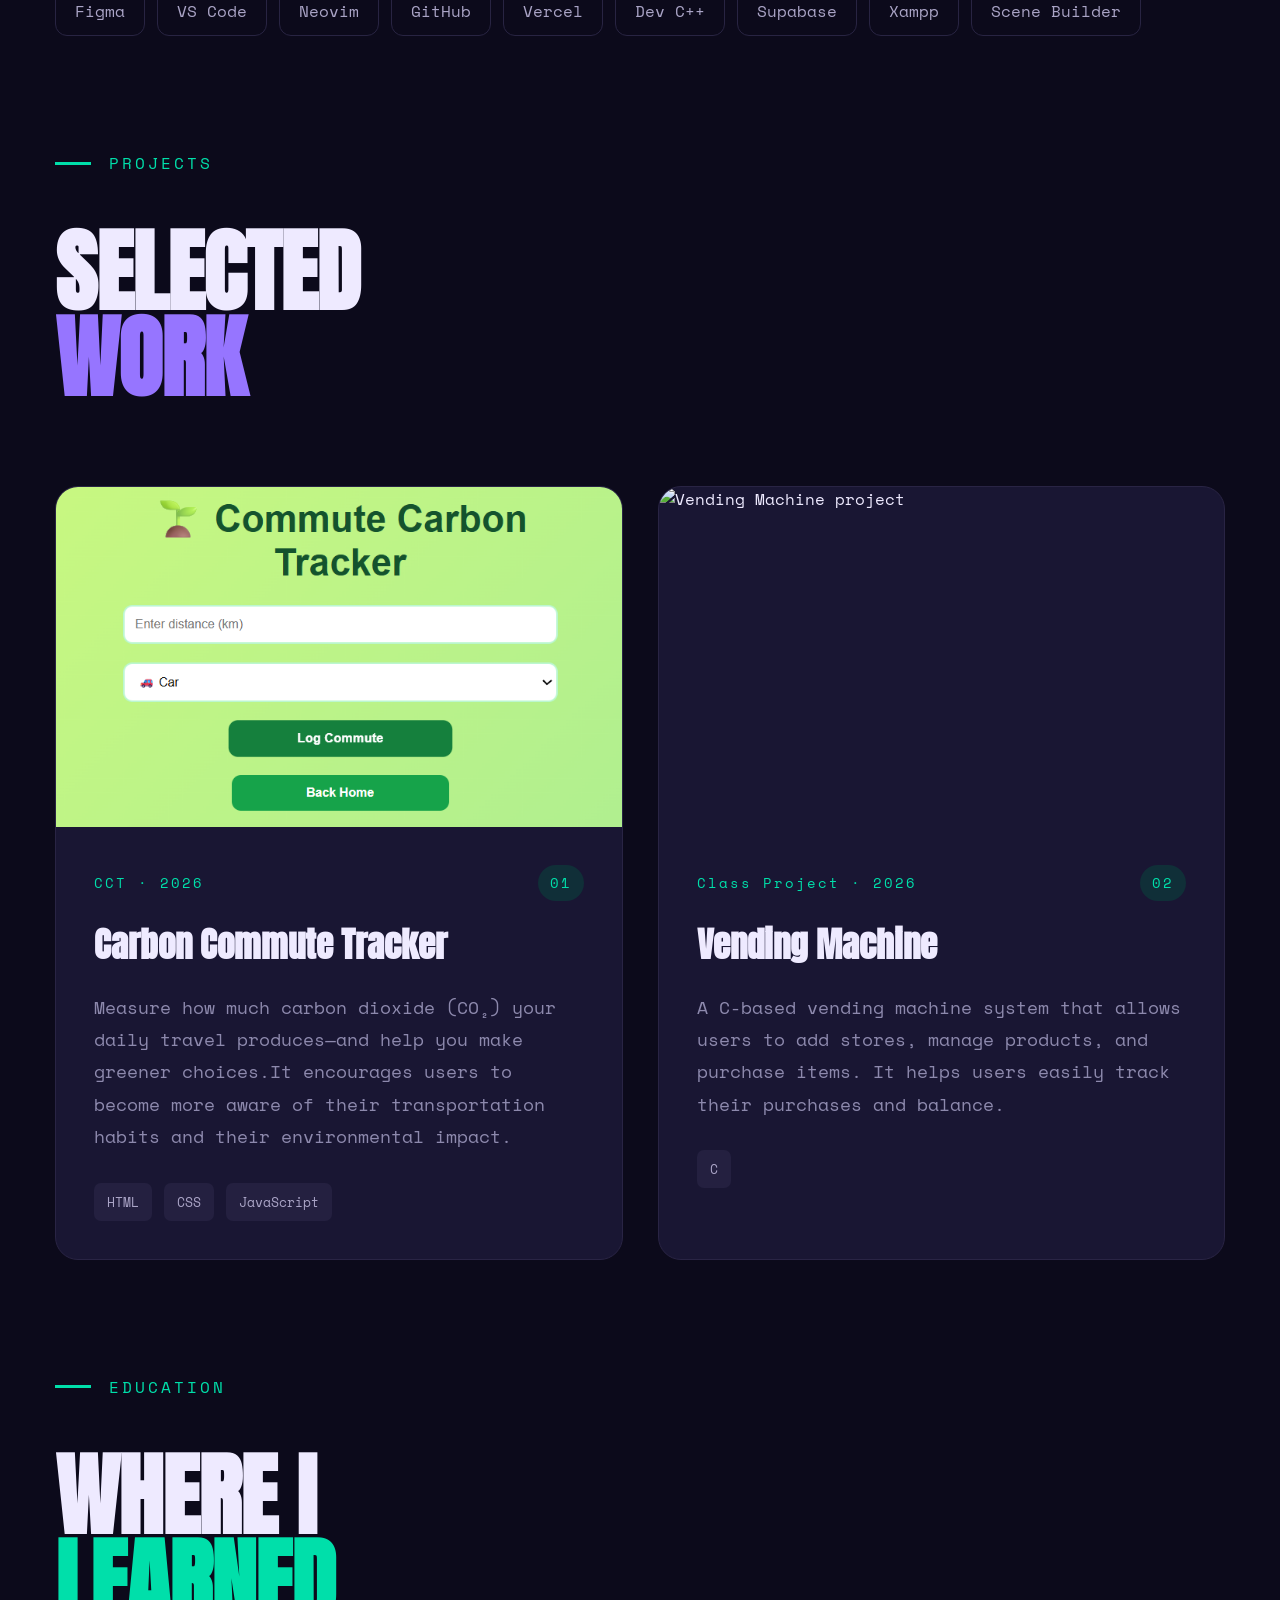
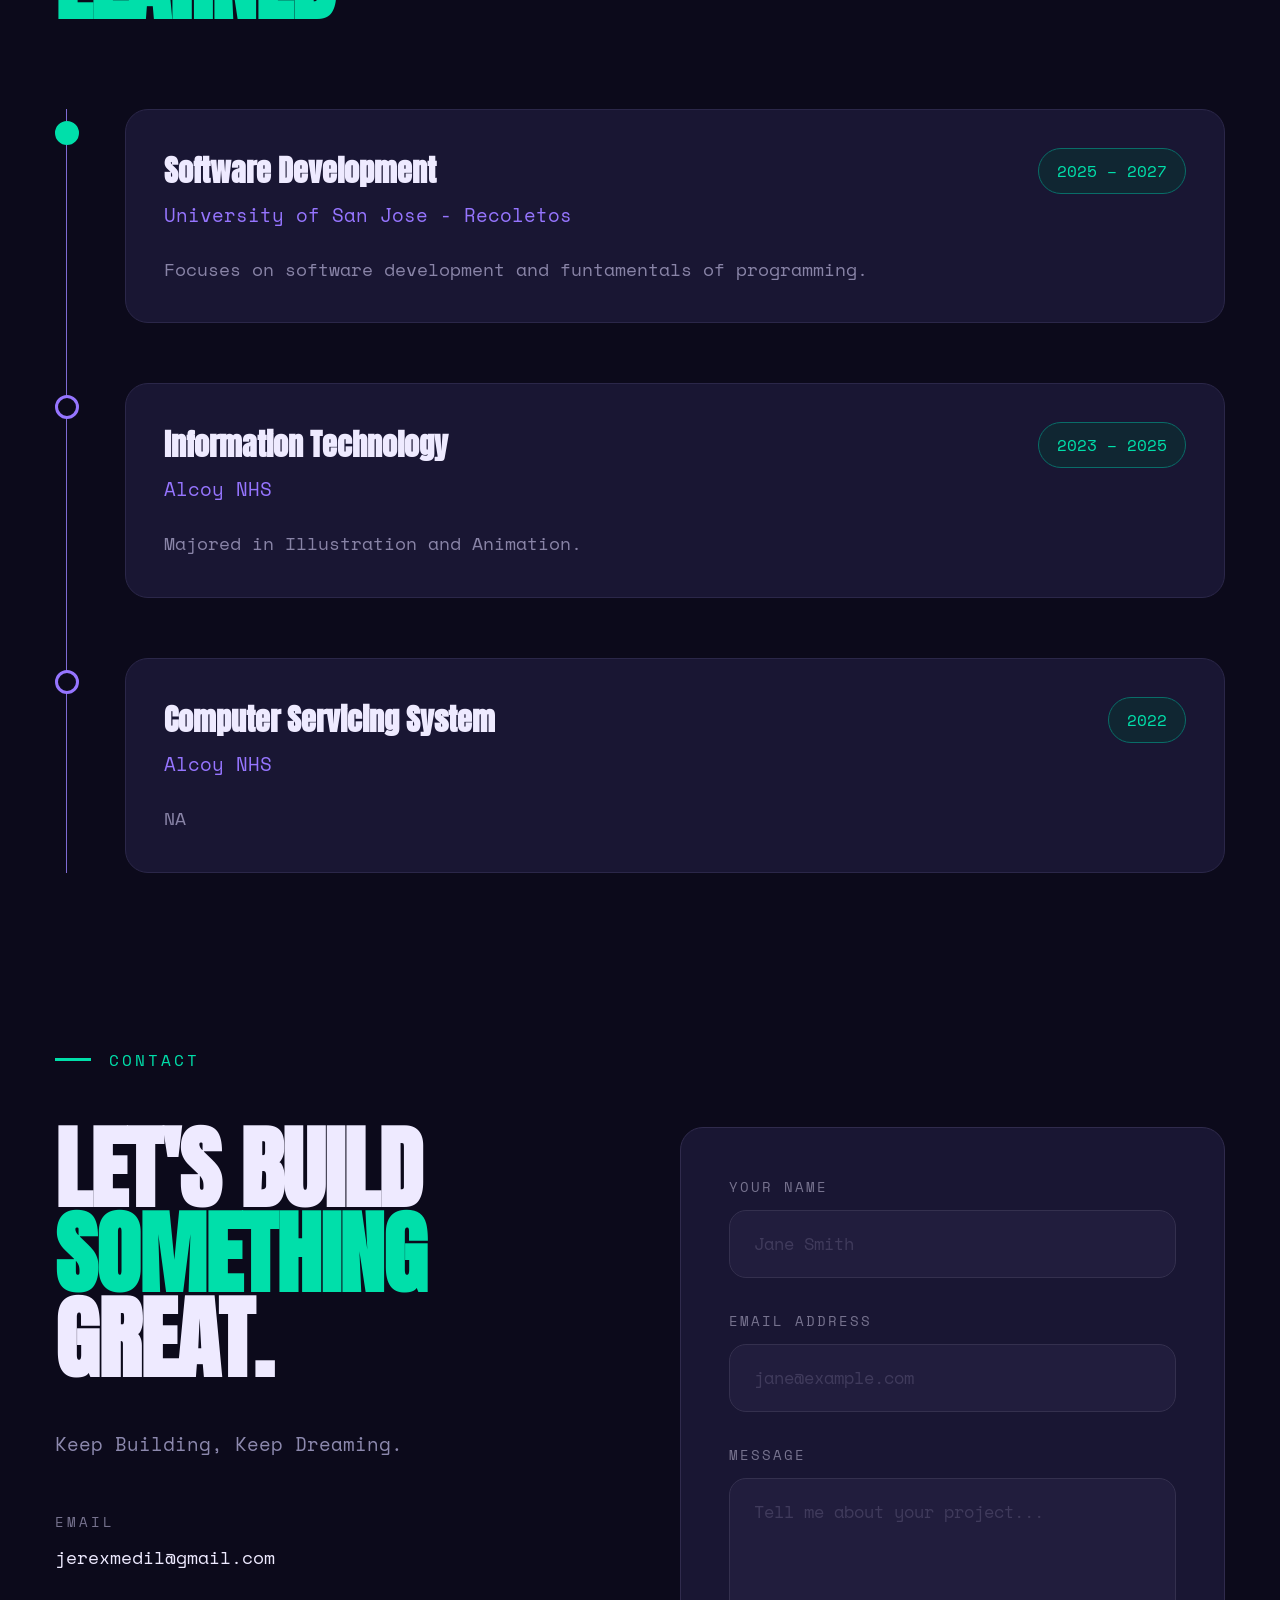
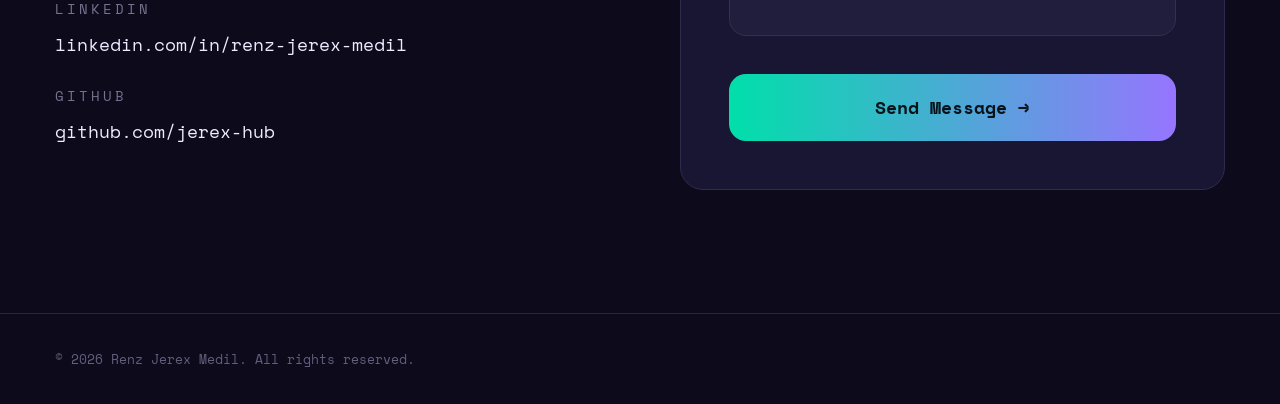
==== commit 12104f88: "add projects and descriptions" ====
--- a/index.html
+++ b/index.html
@@ -24,7 +24,7 @@
     ========================== -->
 
     <header class="navbar">
-      <a href="#home" class="logo"> RENZ JEREX MEDIL </a>
+      <a href="#home" class="logo"> JEREX MEDIL </a>
 
       <nav class="nav-links" id="navLinks">
         <a href="#home" class="nav-link active"> Home </a>
@@ -40,7 +40,7 @@
         <a href="#contact" class="nav-link"> Contact </a>
       </nav>
 
-      <a href="#contact" class="hire-btn"> Hire me → </a>
+      <a href="#contact" class="hire-btn"> Let's Connect → </a>
 
       <button class="menu-btn" id="menuBtn">☰</button>
     </header>
@@ -52,7 +52,7 @@
     <section class="home section" id="home">
       <div class="available">
         <span></span>
-        Available for freelance work
+        Open to Software Development Opportunities
       </div>
 
       <div class="home-content">
@@ -66,9 +66,8 @@
           </h1>
 
           <p class="hero-text">
-            I build products that live at the intersection of design and
-            engineering — fast, accessible, and purposeful. Based in Berlin,
-            working globally.
+            I build software that combines clean code and practical solutions —
+            efficient, reliable, and purposeful.
           </p>
         </div>
 
@@ -143,8 +142,8 @@
 
           <div class="about-tags">
             <span>CEBU, PH</span>
-            <span>UTC+1</span>
-            <span>EN / DE / NL</span>
+            <span>UTC+8</span>
+            <span>EN</span>
           </div>
         </div>
 
@@ -179,64 +178,64 @@
           <div class="skill">
             <div class="skill-info">
               <div>
-                React / Next.js
+                HTML
 
                 <small>Frontend</small>
               </div>
 
-              <span>92%</span>
-            </div>
-
-            <div class="skill-bar">
-              <div style="width: 92%"></div>
-            </div>
-          </div>
-
-          <div class="skill">
-            <div class="skill-info">
-              <div>
-                Node.js
+              <span>37%</span>
+            </div>
+
+            <div class="skill-bar">
+              <div style="width: 37%"></div>
+            </div>
+          </div>
+
+          <div class="skill">
+            <div class="skill-info">
+              <div>
+                CSS
+
+                <small>Frontend</small>
+              </div>
+
+              <span>25</span>
+            </div>
+
+            <div class="skill-bar">
+              <div style="width: 25%"></div>
+            </div>
+          </div>
+
+          <div class="skill">
+            <div class="skill-info">
+              <div>
+                Figma / UI Design
+
+                <small>Design</small>
+              </div>
+
+              <span>10%</span>
+            </div>
+
+            <div class="skill-bar">
+              <div style="width: 10%"></div>
+            </div>
+          </div>
+
+          <div class="skill">
+            <div class="skill-info">
+              <div>
+                Java
 
                 <small>Backend</small>
               </div>
 
-              <span>80%</span>
-            </div>
-
-            <div class="skill-bar">
-              <div style="width: 80%"></div>
-            </div>
-          </div>
-
-          <div class="skill">
-            <div class="skill-info">
-              <div>
-                Figma / UI Design
-
-                <small>Design</small>
-              </div>
-
-              <span>90%</span>
-            </div>
-
-            <div class="skill-bar">
-              <div style="width: 90%"></div>
-            </div>
-          </div>
-
-          <div class="skill">
-            <div class="skill-info">
-              <div>
-                Docker / DevOps
-
-                <small>Infra</small>
-              </div>
-
-              <span>65%</span>
-            </div>
-
-            <div class="skill-bar">
-              <div style="width: 65%"></div>
+              <span>20%</span>
+            </div>
+
+            <div class="skill-bar">
+              <div style="width: 20%"></div>
             </div>
           </div>
         </div>
@@ -252,11 +251,11 @@
                 <small>Frontend</small>
               </div>
 
-              <span>88%</span>
-            </div>
-
-            <div class="skill-bar">
-              <div style="width: 88%"></div>
+              <span>25%</span>
+            </div>
+
+            <div class="skill-bar">
+              <div style="width: 25%"></div>
             </div>
           </div>
 
@@ -268,11 +267,11 @@
                 <small>Backend</small>
               </div>
 
-              <span>75%</span>
-            </div>
-
-            <div class="skill-bar">
-              <div style="width: 75%"></div>
+              <span>20%</span>
+            </div>
+
+            <div class="skill-bar">
+              <div style="width: 20%"></div>
             </div>
           </div>
 
@@ -284,27 +283,27 @@
                 <small>Backend</small>
               </div>
 
-              <span>72%</span>
-            </div>
-
-            <div class="skill-bar">
-              <div style="width: 72%"></div>
-            </div>
-          </div>
-
-          <div class="skill">
-            <div class="skill-info">
-              <div>
-                Three.js / WebGL
+              <span>22%</span>
+            </div>
+
+            <div class="skill-bar">
+              <div style="width: 22%"></div>
+            </div>
+          </div>
+
+          <div class="skill">
+            <div class="skill-info">
+              <div>
+                JavaScript
 
                 <small>Frontend</small>
               </div>
 
-              <span>60%</span>
-            </div>
-
-            <div class="skill-bar">
-              <div style="width: 60%"></div>
+              <span>28%</span>
+            </div>
+
+            <div class="skill-bar">
+              <div style="width: 28%"></div>
             </div>
           </div>
         </div>
@@ -353,28 +352,29 @@
 
         <article class="project-card">
           <div class="project-image">
-            <img src="images/project1.jpg" alt="Pulse Analytics project" />
+            <img src="images/project1.png" alt="Carbon Commute Tracker" />
           </div>
 
           <div class="project-content">
             <div class="project-meta">
-              SaaS · 2025
+              CCT · 2026
 
               <span>01</span>
             </div>
 
-            <h3>Pulse Analytics</h3>
+            <h3>Carbon Commute Tracker</h3>
 
             <p>
-              Real-time data dashboard for e-commerce teams. Built with React,
-              WebSockets, and a custom charting engine. 8k+ active users.
+              Measure how much carbon dioxide (CO₂) your daily travel
+              produces—and help you make greener choices.It encourages users to
+              become more aware of their transportation habits and their
+              environmental impact.
             </p>
 
             <div class="project-tags">
-              <span>React</span>
-              <span>TypeScript</span>
-              <span>Node.js</span>
-              <span>PostgreSQL</span>
+              <span>HTML</span>
+              <span>CSS</span>
+              <span>JavaScript</span>
             </div>
           </div>
         </article>
@@ -383,28 +383,26 @@
 
         <article class="project-card">
           <div class="project-image">
-            <img src="images/project2.jpg" alt="Design system project" />
+            <img src="images/project2.jpg" alt="Vending Machine project" />
           </div>
 
           <div class="project-content">
             <div class="project-meta">
-              Open Source · 2025
+              Class Project · 2026
 
               <span>02</span>
             </div>
 
-            <h3>Orb Design System</h3>
+            <h3>Vending Machine</h3>
 
             <p>
-              Component library and token system used by 40+ teams. Full
-              Figma-to-code pipeline with automated docs.
+              A C-based vending machine system that allows users to add stores,
+              manage products, and purchase items. It helps users easily track
+              their purchases and balance.
             </p>
 
             <div class="project-tags">
-              <span>React</span>
-              <span>Storybook</span>
-              <span>Radix UI</span>
-              <span>CSS</span>
+              <span>C</span>
             </div>
           </div>
         </article>
@@ -436,17 +434,16 @@
           <div class="education-card">
             <div class="education-top">
               <div>
-                <h3>M.Sc. Human-Computer Interaction</h3>
-
-                <p class="school">TU Berlin</p>
-              </div>
-
-              <span class="date"> 2018 – 2020 </span>
+                <h3>Software Development</h3>
+
+                <p class="school">University of San Jose - Recoletos</p>
+              </div>
+
+              <span class="date"> 2025 – 2027 </span>
             </div>
 
             <p class="education-description">
-              Thesis: Adaptive UI systems in high-frequency trading interfaces.
-              Graduated with distinction.
+              Focuses on software development and funtamentals of programming.
             </p>
           </div>
         </div>
@@ -459,17 +456,16 @@
           <div class="education-card">
             <div class="education-top">
               <div>
-                <h3>B.Sc. Computer Science</h3>
-
-                <p class="school">University of Amsterdam</p>
-              </div>
-
-              <span class="date"> 2014 – 2018 </span>
+                <h3>Information Technology</h3>
+
+                <p class="school">Alcoy NHS</p>
+              </div>
+
+              <span class="date"> 2023 – 2025 </span>
             </div>
 
             <p class="education-description">
-              Majored in software engineering. Minor in visual communication.
-              Dean's List 2016–2018.
+              Majored in Illustration and Animation.
             </p>
           </div>
         </div>
@@ -482,13 +478,14 @@
           <div class="education-card">
             <div class="education-top">
               <div>
-                <h3>Exchange Program</h3>
-
-                <p class="school">Carnegie Mellon University</p>
-              </div>
-
-              <span class="date"> Fall 2017 </span>
-            </div>
+                <h3>Computer Servicing System</h3>
+
+                <p class="school">Alcoy NHS</p>
+              </div>
+
+              <span class="date"> 2022 </span>
+            </div>
+            <p class="education-description">NA</p>
           </div>
         </div>
       </div>
@@ -516,10 +513,7 @@
             <span> GREAT. </span>
           </h2>
 
-          <p>
-            Open to freelance projects, full-time roles, and interesting
-            collaborations. Response time: usually within 24 hours.
-          </p>
+          <p>Keep Building, Keep Dreaming.</p>
 
           <div class="contact-details">
             <div>
